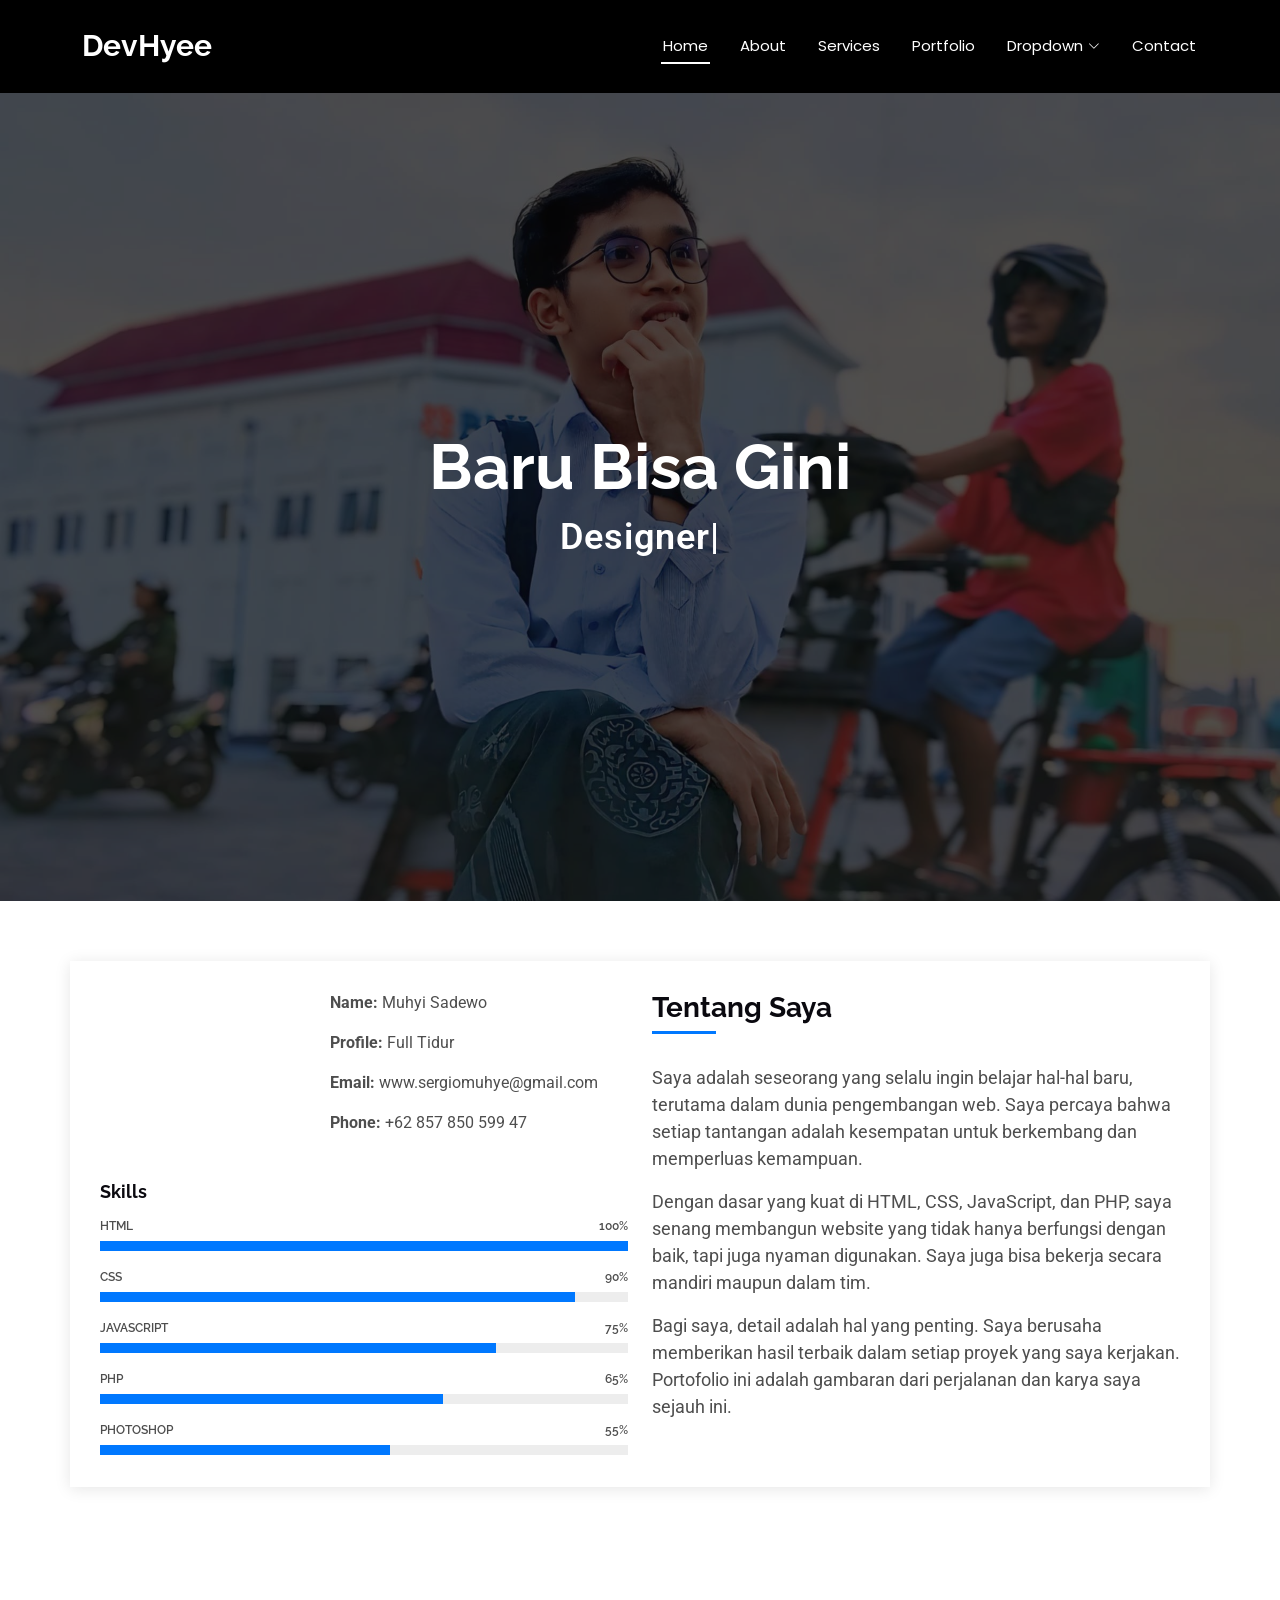
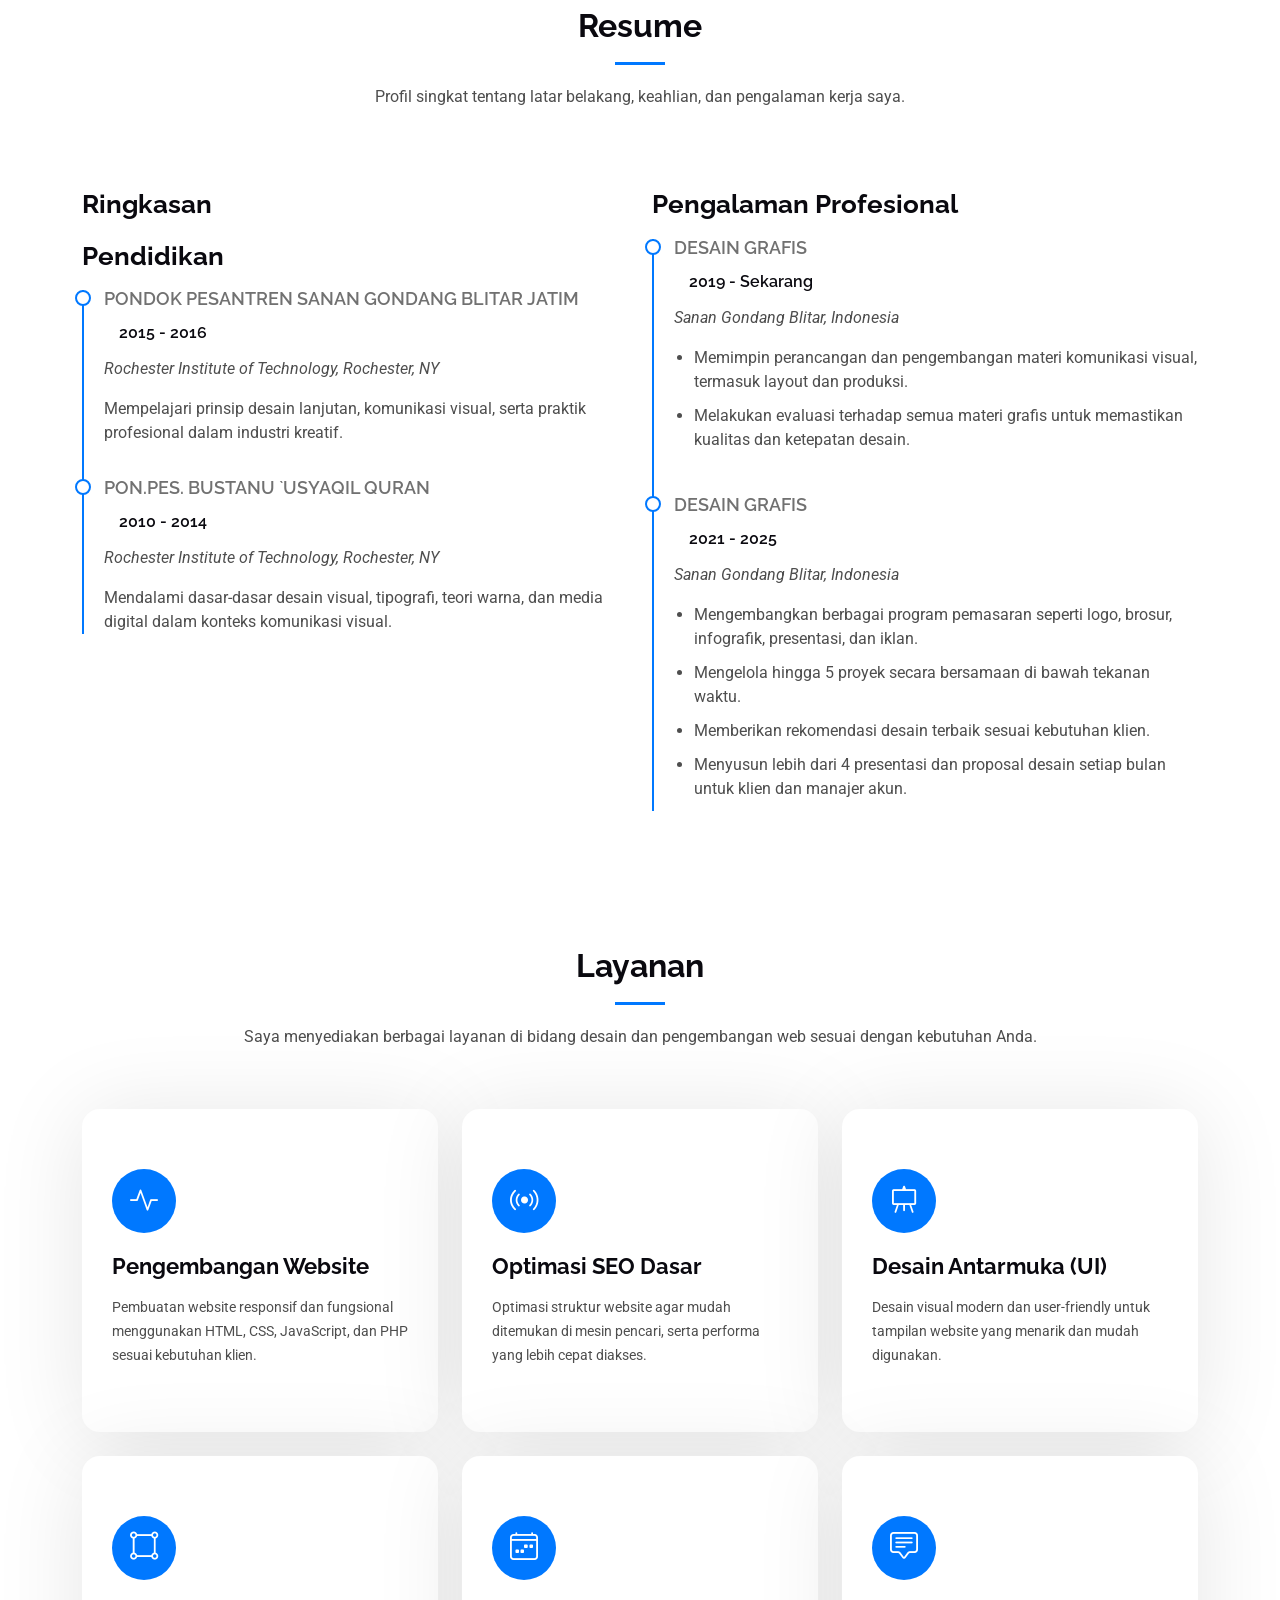
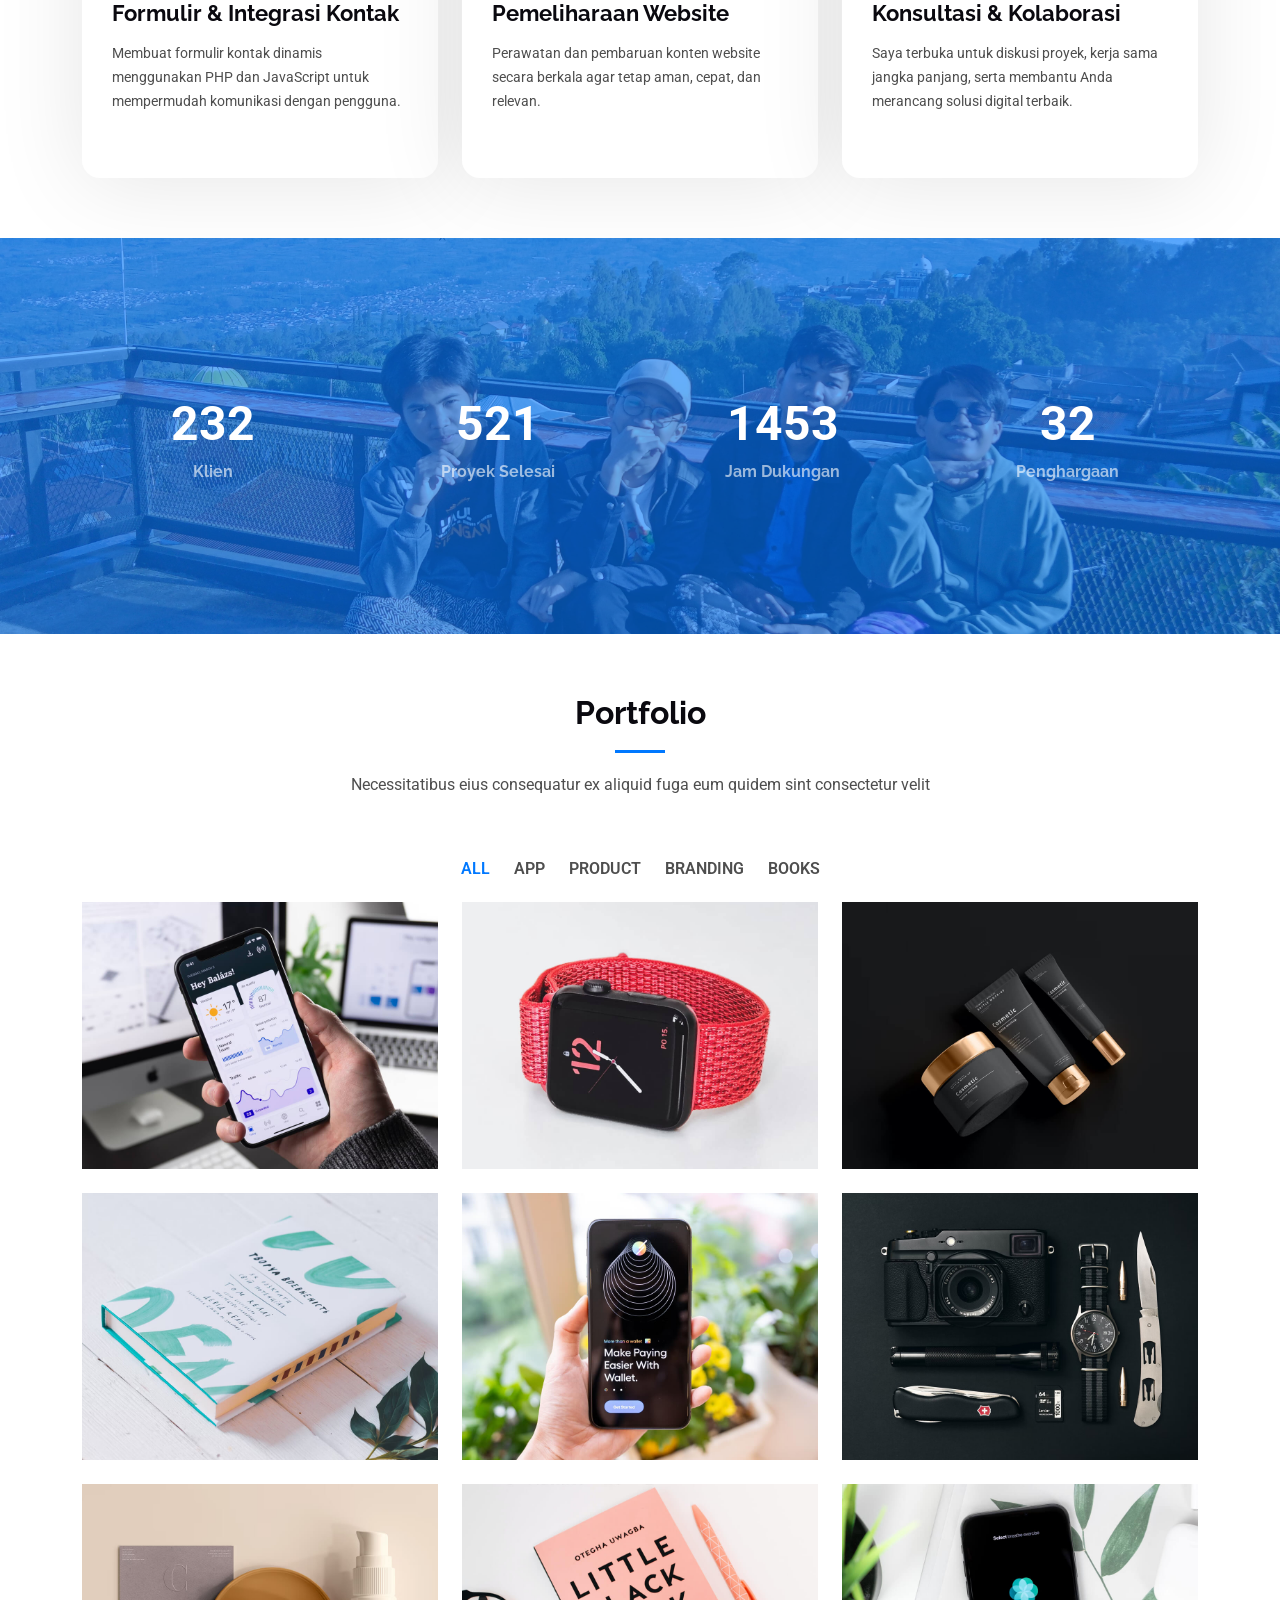
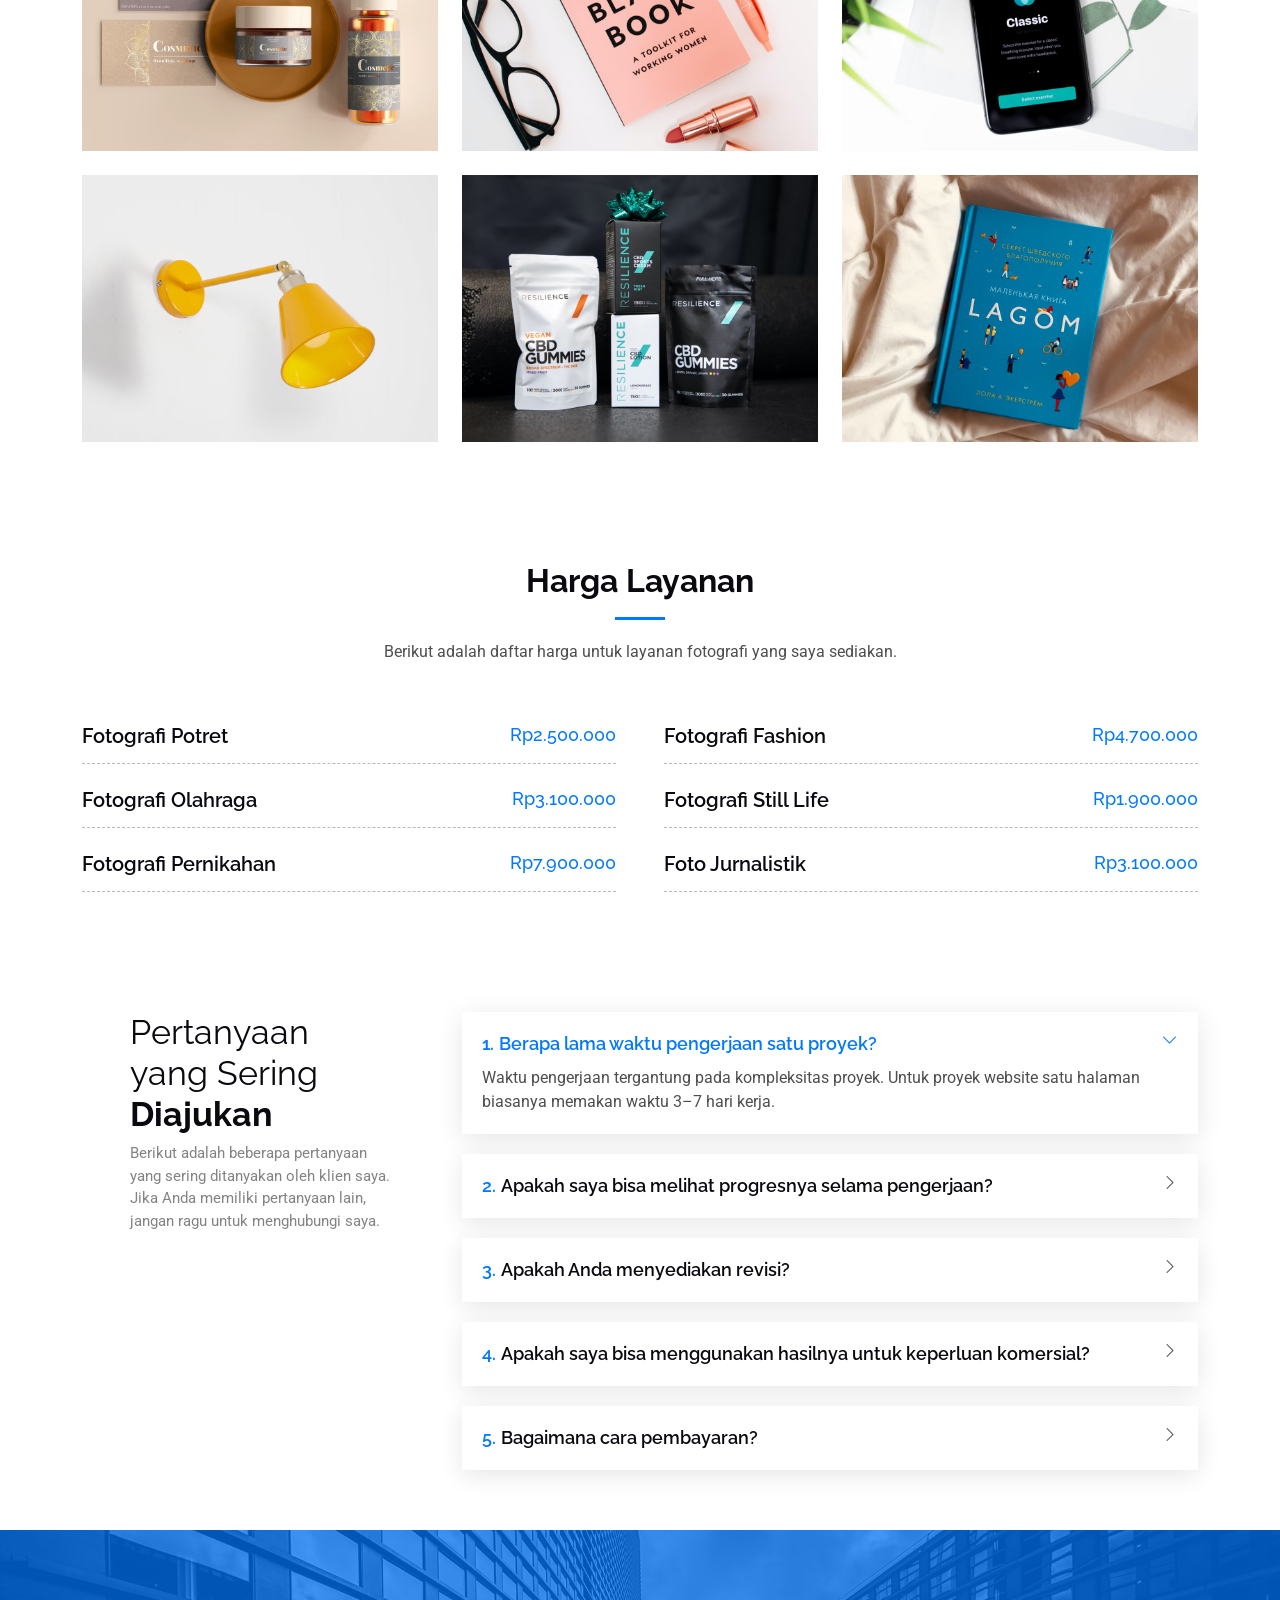
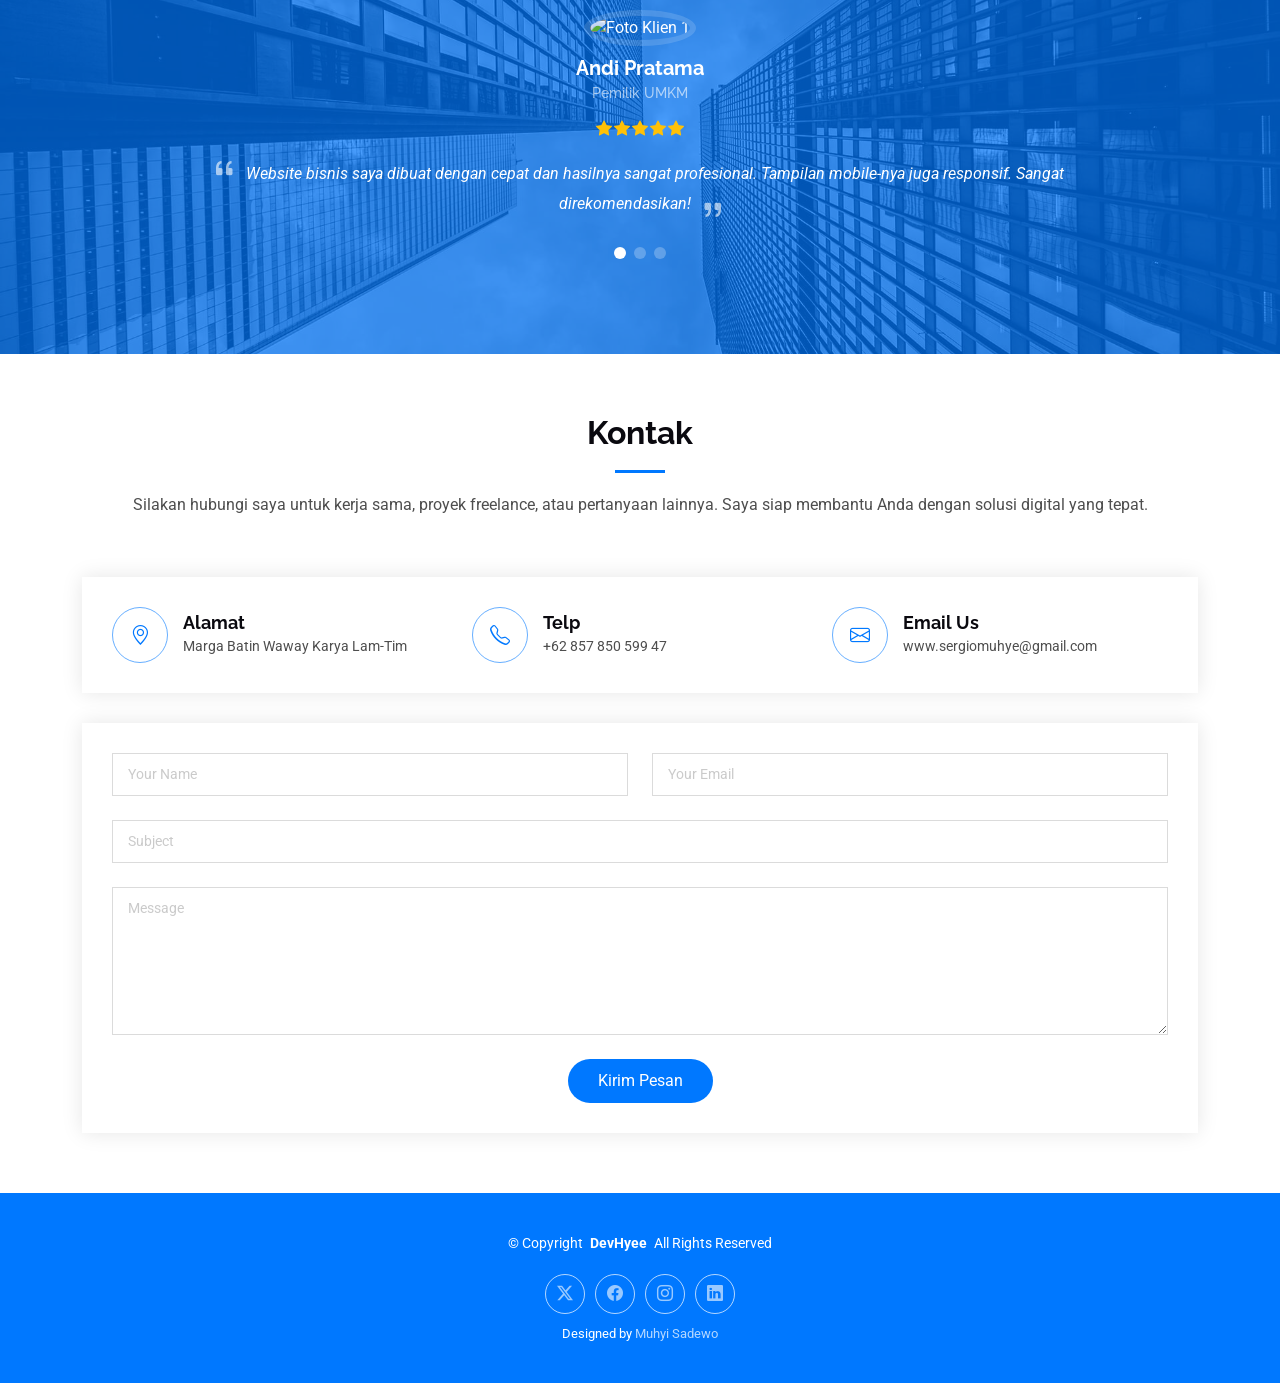
==== index.html @ a7239df9 "Pindahkan semua isi DevFolio ke root" ====
<!DOCTYPE html>
<html lang="en">

<head>
  <meta charset="utf-8">
  <meta content="width=device-width, initial-scale=1.0" name="viewport">
  <title>Hyee</title>
  <meta name="description" content="">
  <meta name="keywords" content="">

  <!-- Favicons -->
  <link href="assets/img/favicon.png" rel="icon">
  <link href="assets/img/apple-touch-icon.png" rel="apple-touch-icon">

  <!-- Fonts -->
  <link href="https://fonts.googleapis.com" rel="preconnect">
  <link href="https://fonts.gstatic.com" rel="preconnect" crossorigin>
  <link href="https://fonts.googleapis.com/css2?family=Roboto:ital,wght@0,100;0,300;0,400;0,500;0,700;0,900;1,100;1,300;1,400;1,500;1,700;1,900&family=Poppins:ital,wght@0,100;0,200;0,300;0,400;0,500;0,600;0,700;0,800;0,900;1,100;1,200;1,300;1,400;1,500;1,600;1,700;1,800;1,900&family=Raleway:ital,wght@0,100;0,200;0,300;0,400;0,500;0,600;0,700;0,800;0,900;1,100;1,200;1,300;1,400;1,500;1,600;1,700;1,800;1,900&display=swap" rel="stylesheet">

  <!-- Vendor CSS Files -->
  <link href="assets/vendor/bootstrap/css/bootstrap.min.css" rel="stylesheet">
  <link href="assets/vendor/bootstrap-icons/bootstrap-icons.css" rel="stylesheet">
  <link href="assets/vendor/aos/aos.css" rel="stylesheet">
  <link href="assets/vendor/glightbox/css/glightbox.min.css" rel="stylesheet">
  <link href="assets/vendor/swiper/swiper-bundle.min.css" rel="stylesheet">

  <!-- Main CSS File -->
  <link href="assets/css/main.css" rel="stylesheet">

  <!-- =======================================================
  * Template Name: DevFolio
  * Template URL: https://bootstrapmade.com/devfolio-bootstrap-portfolio-html-template/
  * Updated: Aug 07 2024 with Bootstrap v5.3.3
  * Author: BootstrapMade.com
  * License: https://bootstrapmade.com/license/
  ======================================================== -->
</head>

<body class="index-page">

  <header id="header" class="header d-flex align-items-center sticky-top">
    <div class="container-fluid container-xl position-relative d-flex align-items-center justify-content-between">

      <a href="index.html" class="logo d-flex align-items-center">
        <!-- Uncomment the line below if you also wish to use an image logo -->
        <!-- <img src="assets/img/logo.png" alt=""> -->
        <h1 class="sitename">DevHyee</h1>
      </a>

      <nav id="navmenu" class="navmenu">
        <ul>
          <li><a href="#hero" class="active">Home<br></a></li>
          <li><a href="#about">About</a></li>
          <li><a href="#services">Services</a></li>
          <li><a href="#portfolio">Portfolio</a></li>
          <li class="dropdown"><a href="#"><span>Dropdown</span> <i class="bi bi-chevron-down toggle-dropdown"></i></a>
            <ul>
              <li><a href="#">Dropdown 1</a></li>
              <li class="dropdown"><a href="#"><span>Deep Dropdown</span> <i class="bi bi-chevron-down toggle-dropdown"></i></a>
                <ul>
                  <li><a href="#">Deep Dropdown 1</a></li>
                  <li><a href="#">Deep Dropdown 2</a></li>
                  <li><a href="#">Deep Dropdown 3</a></li>
                  <li><a href="#">Deep Dropdown 4</a></li>
                  <li><a href="#">Deep Dropdown 5</a></li>
                </ul>
              </li>
              <li><a href="#">Dropdown 2</a></li>
              <li><a href="#">Dropdown 3</a></li>
              <li><a href="#">Dropdown 4</a></li>
            </ul>
          </li>
          <li><a href="#contact">Contact</a></li>
        </ul>
        <i class="mobile-nav-toggle d-xl-none bi bi-list"></i>
      </nav>

    </div>
  </header>

  <main class="main">

    <!-- Hero Section -->
    <section id="hero" class="hero section dark-background">

      <img src="assets/img/IMG-20250619-WA0021.jpg" alt="" data-aos="fade-in">

      <div class="container d-flex flex-column align-items-center justify-content-center text-center" data-aos="fade-up" data-aos-delay="100">
        <h2>Baru Bisa Gini</h2>
        <p><span class="typed" data-typed-items="Designer, Developer, Freelancer, Photographer"></span></p>
      </div>

    </section><!-- /Hero Section -->

    <!-- About Section -->
    <section id="about" class="about section">

      <div class="container" data-aos="fade-up" data-aos-delay="100">

        <div class="row gy-4">
          <div class="col-md-6">

            <div class="row justify-content-between gy-4">
              <div class="col-lg-5">
                <img src="assets/img2/20231217_170450.jpg" class="img-fluid" alt="">
              </div>
              <div class="col-lg-7 about-info">
                <p><strong>Name: </strong> <span>Muhyi Sadewo</span></p>
                <p><strong>Profile: </strong> <span>Full Tidur</span></p>
                <p><strong>Email: </strong> <span>www.sergiomuhye@gmail.com</span></p>
                <p><strong>Phone: </strong> <span>+62 857 850 599 47</span></p>
              </div>
            </div>

            <div class="skills-content skills-animation">

              <h5>Skills</h5>

              <div class="progress">
                <span class="skill"><span>HTML</span> <i class="val">100%</i></span>
                <div class="progress-bar-wrap">
                  <div class="progress-bar" role="progressbar" aria-valuenow="100" aria-valuemin="0" aria-valuemax="100"></div>
                </div>
              </div><!-- End Skills Item -->

              <div class="progress">
                <span class="skill"><span>CSS</span> <i class="val">90%</i></span>
                <div class="progress-bar-wrap">
                  <div class="progress-bar" role="progressbar" aria-valuenow="90" aria-valuemin="0" aria-valuemax="100"></div>
                </div>
              </div><!-- End Skills Item -->

              <div class="progress">
                <span class="skill"><span>JavaScript</span> <i class="val">75%</i></span>
                <div class="progress-bar-wrap">
                  <div class="progress-bar" role="progressbar" aria-valuenow="75" aria-valuemin="0" aria-valuemax="100"></div>
                </div>
              </div><!-- End Skills Item -->

              <div class="progress">
                <span class="skill"><span>PHP</span> <i class="val">65%</i></span>
                <div class="progress-bar-wrap">
                  <div class="progress-bar" role="progressbar" aria-valuenow="65" aria-valuemin="0" aria-valuemax="100"></div>
                </div>
              </div><!-- End Skills Item -->

              <div class="progress">
                <span class="skill"><span>Photoshop</span> <i class="val">55%</i></span>
                <div class="progress-bar-wrap">
                  <div class="progress-bar" role="progressbar" aria-valuenow="55" aria-valuemin="0" aria-valuemax="100"></div>
                </div>
              </div><!-- End Skills Item -->

            </div>
          </div>

          <div class="col-md-6">
            <div class="about-me">
              <h4>Tentang Saya</h4>
              <p>
                Saya adalah seseorang yang selalu ingin belajar hal-hal baru, terutama dalam dunia pengembangan web. Saya percaya bahwa setiap tantangan adalah kesempatan untuk berkembang dan memperluas kemampuan.
              </p>
              <p>
                Dengan dasar yang kuat di HTML, CSS, JavaScript, dan PHP, saya senang membangun website yang tidak hanya berfungsi dengan baik, tapi juga nyaman digunakan. Saya juga bisa bekerja secara mandiri maupun dalam tim.
              </p>
              <p>
                Bagi saya, detail adalah hal yang penting. Saya berusaha memberikan hasil terbaik dalam setiap proyek yang saya kerjakan. Portofolio ini adalah gambaran dari perjalanan dan karya saya sejauh ini.
              </p>
            </div>
          </div>
        </div>

      </div>

    </section><!-- /About Section -->

    <!-- Resume Section -->
    <section id="resume" class="resume section">

      <!-- Section Title -->
      <div class="container section-title" data-aos="fade-up">
        <h2>Resume</h2>
        <p>Profil singkat tentang latar belakang, keahlian, dan pengalaman kerja saya.</p>
      </div><!-- End Section Title -->

      <div class="container">

        <div class="row">

          <div class="col-lg-6" data-aos="fade-up" data-aos-delay="100">
            <h3 class="resume-title">Ringkasan</h3>

            <h3 class="resume-title">Pendidikan</h3>

            <div class="resume-item">
              <h4>Pondok Pesantren Sanan Gondang Blitar Jatim</h4>
              <h5>2015 - 2016</h5>
              <p><em>Rochester Institute of Technology, Rochester, NY</em></p>
              <p>Mempelajari prinsip desain lanjutan, komunikasi visual, serta praktik profesional dalam industri kreatif.</p>
            </div>

            <div class="resume-item">
              <h4>Pon.Pes. Bustanu `Usyaqil Quran</h4>
              <h5>2010 - 2014</h5>
              <p><em>Rochester Institute of Technology, Rochester, NY</em></p>
              <p>Mendalami dasar-dasar desain visual, tipografi, teori warna, dan media digital dalam konteks komunikasi visual.</p>
            </div>
          </div>

          <div class="col-lg-6" data-aos="fade-up" data-aos-delay="200">
            <h3 class="resume-title">Pengalaman Profesional</h3>

            <div class="resume-item">
              <h4>Desain Grafis</h4>
              <h5>2019 - Sekarang</h5>
              <p><em>Sanan Gondang Blitar, Indonesia</em></p>
              <ul>
                <li>Memimpin perancangan dan pengembangan materi komunikasi visual, termasuk layout dan produksi.</li>
                <li>Melakukan evaluasi terhadap semua materi grafis untuk memastikan kualitas dan ketepatan desain.</li>
              </ul>
            </div>

            <div class="resume-item">
              <h4>Desain Grafis</h4>
              <h5>2021 - 2025</h5>
              <p><em>Sanan Gondang Blitar, Indonesia</em></p>
              <ul>
                <li>Mengembangkan berbagai program pemasaran seperti logo, brosur, infografik, presentasi, dan iklan.</li>
                <li>Mengelola hingga 5 proyek secara bersamaan di bawah tekanan waktu.</li>
                <li>Memberikan rekomendasi desain terbaik sesuai kebutuhan klien.</li>
                <li>Menyusun lebih dari 4 presentasi dan proposal desain setiap bulan untuk klien dan manajer akun.</li>
              </ul>
            </div>
          </div>

        </div>

      </div>


    </section><!-- /Resume Section -->

    <!-- Bagian Layanan -->
    <section id="services" class="services section">

      <!-- Judul Bagian -->
      <div class="container section-title" data-aos="fade-up">
        <h2>Layanan</h2>
        <p>Saya menyediakan berbagai layanan di bidang desain dan pengembangan web sesuai dengan kebutuhan Anda.</p>
      </div><!-- Akhir Judul Bagian -->

      <div class="container">
        <div class="row gy-4">

          <div class="col-lg-4 col-md-6" data-aos="fade-up" data-aos-delay="100">
            <div class="service-item position-relative">
              <div class="icon">
                <i class="bi bi-activity"></i>
              </div>
              <a href="#" class="stretched-link">
                <h3>Pengembangan Website</h3>
              </a>
              <p>Pembuatan website responsif dan fungsional menggunakan HTML, CSS, JavaScript, dan PHP sesuai kebutuhan klien.</p>
            </div>
          </div><!-- End Service Item -->

          <div class="col-lg-4 col-md-6" data-aos="fade-up" data-aos-delay="200">
            <div class="service-item position-relative">
              <div class="icon">
                <i class="bi bi-broadcast"></i>
              </div>
              <a href="#" class="stretched-link">
                <h3>Optimasi SEO Dasar</h3>
              </a>
              <p>Optimasi struktur website agar mudah ditemukan di mesin pencari, serta performa yang lebih cepat diakses.</p>
            </div>
          </div><!-- End Service Item -->

          <div class="col-lg-4 col-md-6" data-aos="fade-up" data-aos-delay="300">
            <div class="service-item position-relative">
              <div class="icon">
                <i class="bi bi-easel"></i>
              </div>
              <a href="#" class="stretched-link">
                <h3>Desain Antarmuka (UI)</h3>
              </a>
              <p>Desain visual modern dan user-friendly untuk tampilan website yang menarik dan mudah digunakan.</p>
            </div>
          </div><!-- End Service Item -->

          <div class="col-lg-4 col-md-6" data-aos="fade-up" data-aos-delay="400">
            <div class="service-item position-relative">
              <div class="icon">
                <i class="bi bi-bounding-box-circles"></i>
              </div>
              <a href="#" class="stretched-link">
                <h3>Formulir & Integrasi Kontak</h3>
              </a>
              <p>Membuat formulir kontak dinamis menggunakan PHP dan JavaScript untuk mempermudah komunikasi dengan pengguna.</p>
            </div>
          </div><!-- End Service Item -->

          <div class="col-lg-4 col-md-6" data-aos="fade-up" data-aos-delay="500">
            <div class="service-item position-relative">
              <div class="icon">
                <i class="bi bi-calendar4-week"></i>
              </div>
              <a href="#" class="stretched-link">
                <h3>Pemeliharaan Website</h3>
              </a>
              <p>Perawatan dan pembaruan konten website secara berkala agar tetap aman, cepat, dan relevan.</p>
            </div>
          </div><!-- End Service Item -->

          <div class="col-lg-4 col-md-6" data-aos="fade-up" data-aos-delay="600">
            <div class="service-item position-relative">
              <div class="icon">
                <i class="bi bi-chat-square-text"></i>
              </div>
              <a href="#" class="stretched-link">
                <h3>Konsultasi & Kolaborasi</h3>
              </a>
              <p>Saya terbuka untuk diskusi proyek, kerja sama jangka panjang, serta membantu Anda merancang solusi digital terbaik.</p>
            </div>
          </div><!-- End Service Item -->

        </div>
      </div>
    </section><!-- /Bagian Layanan -->

    <!-- Bagian Statistik -->
    <section id="stats" class="stats section accent-background">

      <img src="assets/img/IMG-20250406-WA0103.jpg" alt="" data-aos="fade-in">

      <div class="container position-relative" data-aos="fade-up" data-aos-delay="100">

        <div class="row gy-4">

          <div class="col-lg-3 col-md-6">
            <div class="stats-item text-center w-100 h-100">
              <span data-purecounter-start="0" data-purecounter-end="232" data-purecounter-duration="0" class="purecounter">232</span>
              <p>Klien</p>
            </div>
          </div><!-- End Stats Item -->

          <div class="col-lg-3 col-md-6">
            <div class="stats-item text-center w-100 h-100">
              <span data-purecounter-start="0" data-purecounter-end="521" data-purecounter-duration="0" class="purecounter">521</span>
              <p>Proyek Selesai</p>
            </div>
          </div><!-- End Stats Item -->

          <div class="col-lg-3 col-md-6">
            <div class="stats-item text-center w-100 h-100">
              <span data-purecounter-start="0" data-purecounter-end="1453" data-purecounter-duration="0" class="purecounter">1453</span>
              <p>Jam Dukungan</p>
            </div>
          </div><!-- End Stats Item -->

          <div class="col-lg-3 col-md-6">
            <div class="stats-item text-center w-100 h-100">
              <span data-purecounter-start="0" data-purecounter-end="32" data-purecounter-duration="0" class="purecounter">32</span>
              <p>Penghargaan</p>
            </div>
          </div><!-- End Stats Item -->

        </div>

      </div>

    </section><!-- /Bagian Statistik -->

    <!-- Portfolio Section -->
    <section id="portfolio" class="portfolio section">

      <!-- Section Title -->
      <div class="container section-title" data-aos="fade-up">
        <h2>Portfolio</h2>
        <p>Necessitatibus eius consequatur ex aliquid fuga eum quidem sint consectetur velit</p>
      </div><!-- End Section Title -->

      <div class="container">

        <div class="isotope-layout" data-default-filter="*" data-layout="masonry" data-sort="original-order">

          <ul class="portfolio-filters isotope-filters" data-aos="fade-up" data-aos-delay="100">
            <li data-filter="*" class="filter-active">All</li>
            <li data-filter=".filter-app">App</li>
            <li data-filter=".filter-product">Product</li>
            <li data-filter=".filter-branding">Branding</li>
            <li data-filter=".filter-books">Books</li>
          </ul><!-- End Portfolio Filters -->

          <div class="row gy-4 isotope-container" data-aos="fade-up" data-aos-delay="200">

            <div class="col-lg-4 col-md-6 portfolio-item isotope-item filter-app">
              <img src="assets/img/portfolio/app-1.jpg" class="img-fluid" alt="">
              <div class="portfolio-info">
                <h4>App 1</h4>
                <p>Lorem ipsum, dolor sit amet consectetur</p>
                <a href="assets/img/portfolio/app-1.jpg" title="App 1" data-gallery="portfolio-gallery-app" class="glightbox preview-link"><i class="bi bi-zoom-in"></i></a>
                <a href="portfolio-details.html" title="More Details" class="details-link"><i class="bi bi-link-45deg"></i></a>
              </div>
            </div><!-- End Portfolio Item -->

            <div class="col-lg-4 col-md-6 portfolio-item isotope-item filter-product">
              <img src="assets/img/portfolio/product-1.jpg" class="img-fluid" alt="">
              <div class="portfolio-info">
                <h4>Product 1</h4>
                <p>Lorem ipsum, dolor sit amet consectetur</p>
                <a href="assets/img/portfolio/product-1.jpg" title="Product 1" data-gallery="portfolio-gallery-product" class="glightbox preview-link"><i class="bi bi-zoom-in"></i></a>
                <a href="portfolio-details.html" title="More Details" class="details-link"><i class="bi bi-link-45deg"></i></a>
              </div>
            </div><!-- End Portfolio Item -->

            <div class="col-lg-4 col-md-6 portfolio-item isotope-item filter-branding">
              <img src="assets/img/portfolio/branding-1.jpg" class="img-fluid" alt="">
              <div class="portfolio-info">
                <h4>Branding 1</h4>
                <p>Lorem ipsum, dolor sit amet consectetur</p>
                <a href="assets/img/portfolio/branding-1.jpg" title="Branding 1" data-gallery="portfolio-gallery-branding" class="glightbox preview-link"><i class="bi bi-zoom-in"></i></a>
                <a href="portfolio-details.html" title="More Details" class="details-link"><i class="bi bi-link-45deg"></i></a>
              </div>
            </div><!-- End Portfolio Item -->

            <div class="col-lg-4 col-md-6 portfolio-item isotope-item filter-books">
              <img src="assets/img/portfolio/books-1.jpg" class="img-fluid" alt="">
              <div class="portfolio-info">
                <h4>Books 1</h4>
                <p>Lorem ipsum, dolor sit amet consectetur</p>
                <a href="assets/img/portfolio/books-1.jpg" title="Branding 1" data-gallery="portfolio-gallery-book" class="glightbox preview-link"><i class="bi bi-zoom-in"></i></a>
                <a href="portfolio-details.html" title="More Details" class="details-link"><i class="bi bi-link-45deg"></i></a>
              </div>
            </div><!-- End Portfolio Item -->

            <div class="col-lg-4 col-md-6 portfolio-item isotope-item filter-app">
              <img src="assets/img/portfolio/app-2.jpg" class="img-fluid" alt="">
              <div class="portfolio-info">
                <h4>App 2</h4>
                <p>Lorem ipsum, dolor sit amet consectetur</p>
                <a href="assets/img/portfolio/app-2.jpg" title="App 2" data-gallery="portfolio-gallery-app" class="glightbox preview-link"><i class="bi bi-zoom-in"></i></a>
                <a href="portfolio-details.html" title="More Details" class="details-link"><i class="bi bi-link-45deg"></i></a>
              </div>
            </div><!-- End Portfolio Item -->

            <div class="col-lg-4 col-md-6 portfolio-item isotope-item filter-product">
              <img src="assets/img/portfolio/product-2.jpg" class="img-fluid" alt="">
              <div class="portfolio-info">
                <h4>Product 2</h4>
                <p>Lorem ipsum, dolor sit amet consectetur</p>
                <a href="assets/img/portfolio/product-2.jpg" title="Product 2" data-gallery="portfolio-gallery-product" class="glightbox preview-link"><i class="bi bi-zoom-in"></i></a>
                <a href="portfolio-details.html" title="More Details" class="details-link"><i class="bi bi-link-45deg"></i></a>
              </div>
            </div><!-- End Portfolio Item -->

            <div class="col-lg-4 col-md-6 portfolio-item isotope-item filter-branding">
              <img src="assets/img/portfolio/branding-2.jpg" class="img-fluid" alt="">
              <div class="portfolio-info">
                <h4>Branding 2</h4>
                <p>Lorem ipsum, dolor sit amet consectetur</p>
                <a href="assets/img/portfolio/branding-2.jpg" title="Branding 2" data-gallery="portfolio-gallery-branding" class="glightbox preview-link"><i class="bi bi-zoom-in"></i></a>
                <a href="portfolio-details.html" title="More Details" class="details-link"><i class="bi bi-link-45deg"></i></a>
              </div>
            </div><!-- End Portfolio Item -->

            <div class="col-lg-4 col-md-6 portfolio-item isotope-item filter-books">
              <img src="assets/img/portfolio/books-2.jpg" class="img-fluid" alt="">
              <div class="portfolio-info">
                <h4>Books 2</h4>
                <p>Lorem ipsum, dolor sit amet consectetur</p>
                <a href="assets/img/portfolio/books-2.jpg" title="Branding 2" data-gallery="portfolio-gallery-book" class="glightbox preview-link"><i class="bi bi-zoom-in"></i></a>
                <a href="portfolio-details.html" title="More Details" class="details-link"><i class="bi bi-link-45deg"></i></a>
              </div>
            </div><!-- End Portfolio Item -->

            <div class="col-lg-4 col-md-6 portfolio-item isotope-item filter-app">
              <img src="assets/img/portfolio/app-3.jpg" class="img-fluid" alt="">
              <div class="portfolio-info">
                <h4>App 3</h4>
                <p>Lorem ipsum, dolor sit amet consectetur</p>
                <a href="assets/img/portfolio/app-3.jpg" title="App 3" data-gallery="portfolio-gallery-app" class="glightbox preview-link"><i class="bi bi-zoom-in"></i></a>
                <a href="portfolio-details.html" title="More Details" class="details-link"><i class="bi bi-link-45deg"></i></a>
              </div>
            </div><!-- End Portfolio Item -->

            <div class="col-lg-4 col-md-6 portfolio-item isotope-item filter-product">
              <img src="assets/img/portfolio/product-3.jpg" class="img-fluid" alt="">
              <div class="portfolio-info">
                <h4>Product 3</h4>
                <p>Lorem ipsum, dolor sit amet consectetur</p>
                <a href="assets/img/portfolio/product-3.jpg" title="Product 3" data-gallery="portfolio-gallery-product" class="glightbox preview-link"><i class="bi bi-zoom-in"></i></a>
                <a href="portfolio-details.html" title="More Details" class="details-link"><i class="bi bi-link-45deg"></i></a>
              </div>
            </div><!-- End Portfolio Item -->

            <div class="col-lg-4 col-md-6 portfolio-item isotope-item filter-branding">
              <img src="assets/img/portfolio/branding-3.jpg" class="img-fluid" alt="">
              <div class="portfolio-info">
                <h4>Branding 3</h4>
                <p>Lorem ipsum, dolor sit amet consectetur</p>
                <a href="assets/img/portfolio/branding-3.jpg" title="Branding 2" data-gallery="portfolio-gallery-branding" class="glightbox preview-link"><i class="bi bi-zoom-in"></i></a>
                <a href="portfolio-details.html" title="More Details" class="details-link"><i class="bi bi-link-45deg"></i></a>
              </div>
            </div><!-- End Portfolio Item -->

            <div class="col-lg-4 col-md-6 portfolio-item isotope-item filter-books">
              <img src="assets/img/portfolio/books-3.jpg" class="img-fluid" alt="">
              <div class="portfolio-info">
                <h4>Books 3</h4>
                <p>Lorem ipsum, dolor sit amet consectetur</p>
                <a href="assets/img/portfolio/books-3.jpg" title="Branding 3" data-gallery="portfolio-gallery-book" class="glightbox preview-link"><i class="bi bi-zoom-in"></i></a>
                <a href="portfolio-details.html" title="More Details" class="details-link"><i class="bi bi-link-45deg"></i></a>
              </div>
            </div><!-- End Portfolio Item -->

          </div><!-- End Portfolio Container -->

        </div>

      </div>

    </section><!-- /Portfolio Section -->

    <!-- Bagian Harga -->
    <section id="pricing" class="pricing section">

      <!-- Judul Bagian -->
      <div class="container section-title" data-aos="fade-up">
        <h2>Harga Layanan</h2>
        <p>Berikut adalah daftar harga untuk layanan fotografi yang saya sediakan.</p>
      </div><!-- Akhir Judul Bagian -->

      <div class="container" data-aos="fade-up" data-aos-delay="100">

        <div class="row gy-4 gx-lg-5">

          <div class="col-lg-6">
            <div class="pricing-item d-flex justify-content-between">
              <h3>Fotografi Potret</h3>
              <h4>Rp2.500.000</h4>
            </div>
          </div><!-- Akhir Item Harga -->

          <div class="col-lg-6">
            <div class="pricing-item d-flex justify-content-between">
              <h3>Fotografi Fashion</h3>
              <h4>Rp4.700.000</h4>
            </div>
          </div><!-- Akhir Item Harga -->

          <div class="col-lg-6">
            <div class="pricing-item d-flex justify-content-between">
              <h3>Fotografi Olahraga</h3>
              <h4>Rp3.100.000</h4>
            </div>
          </div><!-- Akhir Item Harga -->

          <div class="col-lg-6">
            <div class="pricing-item d-flex justify-content-between">
              <h3>Fotografi Still Life</h3>
              <h4>Rp1.900.000</h4>
            </div>
          </div><!-- Akhir Item Harga -->

          <div class="col-lg-6">
            <div class="pricing-item d-flex justify-content-between">
              <h3>Fotografi Pernikahan</h3>
              <h4>Rp7.900.000</h4>
            </div>
          </div><!-- Akhir Item Harga -->

          <div class="col-lg-6">
            <div class="pricing-item d-flex justify-content-between">
              <h3>Foto Jurnalistik</h3>
              <h4>Rp3.100.000</h4>
            </div>
          </div><!-- Akhir Item Harga -->

        </div>

      </div>

    </section><!-- /Bagian Harga -->

    <!-- Bagian FAQ -->
      <section id="faq" class="faq section">

        <div class="container">

          <div class="row gy-4">

            <div class="col-lg-4" data-aos="fade-up" data-aos-delay="100">
              <div class="content px-xl-5">
                <h3><span>Pertanyaan yang Sering </span><strong>Diajukan</strong></h3>
                <p>
                  Berikut adalah beberapa pertanyaan yang sering ditanyakan oleh klien saya. Jika Anda memiliki pertanyaan lain, jangan ragu untuk menghubungi saya.
                </p>
              </div>
            </div>

            <div class="col-lg-8" data-aos="fade-up" data-aos-delay="200">

              <div class="faq-container">
                <div class="faq-item faq-active">
                  <h3><span class="num">1.</span> <span>Berapa lama waktu pengerjaan satu proyek?</span></h3>
                  <div class="faq-content">
                    <p>Waktu pengerjaan tergantung pada kompleksitas proyek. Untuk proyek website satu halaman biasanya memakan waktu 3–7 hari kerja.</p>
                  </div>
                  <i class="faq-toggle bi bi-chevron-right"></i>
                </div>

                <div class="faq-item">
                  <h3><span class="num">2.</span> <span>Apakah saya bisa melihat progresnya selama pengerjaan?</span></h3>
                  <div class="faq-content">
                    <p>Tentu, saya akan mengirimkan update secara berkala melalui email atau chat sesuai kesepakatan, agar Anda bisa memantau dan memberi masukan.</p>
                  </div>
                  <i class="faq-toggle bi bi-chevron-right"></i>
                </div>

                <div class="faq-item">
                  <h3><span class="num">3.</span> <span>Apakah Anda menyediakan revisi?</span></h3>
                  <div class="faq-content">
                    <p>Ya, saya menyediakan maksimal 2 kali revisi gratis. Revisi tambahan akan dikenakan biaya sesuai dengan tingkat perubahan.</p>
                  </div>
                  <i class="faq-toggle bi bi-chevron-right"></i>
                </div>

                <div class="faq-item">
                  <h3><span class="num">4.</span> <span>Apakah saya bisa menggunakan hasilnya untuk keperluan komersial?</span></h3>
                  <div class="faq-content">
                    <p>Ya, semua hasil proyek dapat digunakan untuk keperluan pribadi maupun komersial, kecuali ada perjanjian lisensi lain yang disepakati sebelumnya.</p>
                  </div>
                  <i class="faq-toggle bi bi-chevron-right"></i>
                </div>

                <div class="faq-item">
                  <h3><span class="num">5.</span> <span>Bagaimana cara pembayaran?</span></h3>
                  <div class="faq-content">
                    <p>Pembayaran bisa dilakukan melalui transfer bank lokal atau e-wallet. Umumnya saya meminta DP 50% di awal dan 50% setelah proyek selesai.</p>
                  </div>
                  <i class="faq-toggle bi bi-chevron-right"></i>
                </div>

              </div>

            </div>

          </div>

        </div>

      </section><!-- /Bagian FAQ -->

    <!-- Bagian Testimoni Klien -->
    <section id="testimonials" class="testimonials section accent-background">

      <!-- Background Gambar -->
      <img src="assets/img/testimonials-bg.jpg" class="testimonials-bg" alt="Background Testimoni">

      <div class="container" data-aos="fade-up" data-aos-delay="100">

        <div class="swiper init-swiper">
          <script type="application/json" class="swiper-config">
            {
              "loop": true,
              "speed": 600,
              "autoplay": {
                "delay": 5000
              },
              "slidesPerView": "auto",
              "pagination": {
                "el": ".swiper-pagination",
                "type": "bullets",
                "clickable": true
              }
            }
          </script>

          <div class="swiper-wrapper">

            <!-- Testimoni 1 -->
            <div class="swiper-slide">
              <div class="testimonial-item">
                <img src="assets/img/testimonials/klien1.jpg" class="testimonial-img" alt="Foto Klien 1">
                <h3>Andi Pratama</h3>
                <h4>Pemilik UMKM</h4>
                <div class="stars">
                  <i class="bi bi-star-fill"></i><i class="bi bi-star-fill"></i><i class="bi bi-star-fill"></i><i class="bi bi-star-fill"></i><i class="bi bi-star-fill"></i>
                </div>
                <p>
                  <i class="bi bi-quote quote-icon-left"></i>
                  <span>Website bisnis saya dibuat dengan cepat dan hasilnya sangat profesional. Tampilan mobile-nya juga responsif. Sangat direkomendasikan!</span>
                  <i class="bi bi-quote quote-icon-right"></i>
                </p>
              </div>
            </div>

            <!-- Testimoni 2 -->
            <div class="swiper-slide">
              <div class="testimonial-item">
                <img src="assets/img/testimonials/klien2.jpg" class="testimonial-img" alt="Foto Klien 2">
                <h3>Dewi Lestari</h3>
                <h4>Freelance Desainer</h4>
                <div class="stars">
                  <i class="bi bi-star-fill"></i><i class="bi bi-star-fill"></i><i class="bi bi-star-fill"></i><i class="bi bi-star-fill"></i><i class="bi bi-star-fill"></i>
                </div>
                <p>
                  <i class="bi bi-quote quote-icon-left"></i>
                  <span>Portfolio online saya dibuatkan landing page yang elegan dan ringan. Sekarang klien mudah melihat hasil karya saya.</span>
                  <i class="bi bi-quote quote-icon-right"></i>
                </p>
              </div>
            </div>

            <!-- Testimoni 3 -->
            <div class="swiper-slide">
              <div class="testimonial-item">
                <img src="assets/img/testimonials/klien3.jpg" class="testimonial-img" alt="Foto Klien 3">
                <h3>Rizky Ramadhan</h3>
                <h4>Owner Toko Online</h4>
                <div class="stars">
                  <i class="bi bi-star-fill"></i><i class="bi bi-star-fill"></i><i class="bi bi-star-fill"></i><i class="bi bi-star-fill"></i><i class="bi bi-star-fill"></i>
                </div>
                <p>
                  <i class="bi bi-quote quote-icon-left"></i>
                  <span>Web toko online saya dibangun dengan PHP dan tampilannya simpel namun fungsional. Pembayaran dan katalog juga berjalan lancar.</span>
                  <i class="bi bi-quote quote-icon-right"></i>
                </p>
              </div>
            </div>

          </div>

          <div class="swiper-pagination"></div>
        </div>

      </div>
    </section>
    <!-- Akhir Bagian Testimoni -->

    <!-- Contact Section -->
    <section id="contact" class="contact section">

      <!-- Judul Bagian Kontak -->
      <div class="container section-title" data-aos="fade-up">
        <h2>Kontak</h2>
        <p>Silakan hubungi saya untuk kerja sama, proyek freelance, atau pertanyaan lainnya. Saya siap membantu Anda dengan solusi digital yang tepat.</p>
      </div>
      <!-- Akhir Judul Bagian Kontak -->

      <div class="container" data-aos="fade-up" data-aos-delay="100">

        <div class="info-wrap" data-aos="fade-up" data-aos-delay="200">
          <div class="row gy-5">

            <div class="col-lg-4">
              <div class="info-item d-flex align-items-center">
                <i class="bi bi-geo-alt flex-shrink-0"></i>
                <div>
                  <h3>Alamat</h3>
                  <p>Marga Batin Waway Karya Lam-Tim</p>
                </div>
              </div>
            </div><!-- End Info Item -->

            <div class="col-lg-4">
              <div class="info-item d-flex align-items-center">
                <i class="bi bi-telephone flex-shrink-0"></i>
                <div>
                  <h3>Telp</h3>
                  <p>+62 857 850 599 47</p>
                </div>
              </div>
            </div><!-- End Info Item -->

            <div class="col-lg-4">
              <div class="info-item d-flex align-items-center">
                <i class="bi bi-envelope flex-shrink-0"></i>
                <div>
                  <h3>Email Us</h3>
                  <p>www.sergiomuhye@gmail.com</p>
                </div>
              </div>
            </div><!-- End Info Item -->

          </div>
        </div>

        <form action="forms/contact.php" method="post" class="php-email-form" data-aos="fade-up" data-aos-delay="300">
          <div class="row gy-4">

            <div class="col-md-6">
              <input type="text" name="name" class="form-control" placeholder="Your Name" required="">
            </div>

            <div class="col-md-6 ">
              <input type="email" class="form-control" name="email" placeholder="Your Email" required="">
            </div>

            <div class="col-md-12">
              <input type="text" class="form-control" name="subject" placeholder="Subject" required="">
            </div>

            <div class="col-md-12">
              <textarea class="form-control" name="message" rows="6" placeholder="Message" required=""></textarea>
            </div>

            <div class="col-md-12 text-center">
              <div class="loading">Loading</div>
              <div class="error-message"></div>
              <div class="sent-message">Pesan Anda telah berhasil dikirim. Terima kasih!</div>

              <button type="submit">Kirim Pesan</button>
            </div>

          </div>
        </form><!-- End Contact Form -->

      </div>

    </section><!-- /Contact Section -->

  </main>

  <footer id="footer" class="footer accent-background">

    <div class="container">
      <div class="copyright text-center ">
        <p>© <span>Copyright</span> <strong class="px-1 sitename">DevHyee</strong> <span>All Rights Reserved</span></p>
      </div>
      <div class="social-links d-flex justify-content-center">
        <a href=""><i class="bi bi-twitter-x"></i></a>
        <a href=""><i class="bi bi-facebook"></i></a>
        <a href=""><i class="bi bi-instagram"></i></a>
        <a href=""><i class="bi bi-linkedin"></i></a>
      </div>
      <div class="credits">
        <!-- All the links in the footer should remain intact. -->
        <!-- You can delete the links only if you've purchased the pro version. -->
        <!-- Licensing information: https://bootstrapmade.com/license/ -->
        <!-- Purchase the pro version with working PHP/AJAX contact form: [buy-url] -->
        Designed by <a href="https://albaone.my.id/">Muhyi Sadewo</a>
      </div>
    </div>

  </footer>

  <!-- Scroll Top -->
  <a href="#" id="scroll-top" class="scroll-top d-flex align-items-center justify-content-center"><i class="bi bi-arrow-up-short"></i></a>

  <!-- Preloader -->
  <div id="preloader"></div>

  <!-- Vendor JS Files -->
  <script src="assets/vendor/bootstrap/js/bootstrap.bundle.min.js"></script>
  <script src="assets/vendor/php-email-form/validate.js"></script>
  <script src="assets/vendor/aos/aos.js"></script>
  <script src="assets/vendor/typed.js/typed.umd.js"></script>
  <script src="assets/vendor/waypoints/noframework.waypoints.js"></script>
  <script src="assets/vendor/purecounter/purecounter_vanilla.js"></script>
  <script src="assets/vendor/glightbox/js/glightbox.min.js"></script>
  <script src="assets/vendor/imagesloaded/imagesloaded.pkgd.min.js"></script>
  <script src="assets/vendor/isotope-layout/isotope.pkgd.min.js"></script>
  <script src="assets/vendor/swiper/swiper-bundle.min.js"></script>

  <!-- Main JS File -->
  <script src="assets/js/main.js"></script>

</body>

</html>
---- assets/css/main.css ----
/**
* Template Name: DevFolio
* Template URL: https://bootstrapmade.com/devfolio-bootstrap-portfolio-html-template/
* Updated: Aug 07 2024 with Bootstrap v5.3.3
* Author: BootstrapMade.com
* License: https://bootstrapmade.com/license/
*/

/*--------------------------------------------------------------
# Font & Color Variables
# Help: https://bootstrapmade.com/color-system/
--------------------------------------------------------------*/
/* Fonts */
:root {
  --default-font: "Roboto",  system-ui, -apple-system, "Segoe UI", Roboto, "Helvetica Neue", Arial, "Noto Sans", "Liberation Sans", sans-serif, "Apple Color Emoji", "Segoe UI Emoji", "Segoe UI Symbol", "Noto Color Emoji";
  --heading-font: "Raleway",  sans-serif;
  --nav-font: "Poppins",  sans-serif;
}

/* Global Colors - The following color variables are used throughout the website. Updating them here will change the color scheme of the entire website */
:root { 
  --background-color: #ffffff; /* Background color for the entire website, including individual sections */
  --default-color: #4e4e4e; /* Default color used for the majority of the text content across the entire website */
  --heading-color: #0a090f; /* Color for headings, subheadings and title throughout the website */
  --accent-color: #0078ff; /* Accent color that represents your brand on the website. It's used for buttons, links, and other elements that need to stand out */
  --surface-color: #ffffff; /* The surface color is used as a background of boxed elements within sections, such as cards, icon boxes, or other elements that require a visual separation from the global background. */
  --contrast-color: #ffffff; /* Contrast color for text, ensuring readability against backgrounds of accent, heading, or default colors. */
}

/* Nav Menu Colors - The following color variables are used specifically for the navigation menu. They are separate from the global colors to allow for more customization options */
:root {
  --nav-color: #ffffff;  /* The default color of the main navmenu links */
  --nav-hover-color: #ffffff; /* Applied to main navmenu links when they are hovered over or active */
  --nav-mobile-background-color: #ffffff; /* Used as the background color for mobile navigation menu */
  --nav-dropdown-background-color: #ffffff; /* Used as the background color for dropdown items that appear when hovering over primary navigation items */
  --nav-dropdown-color: #212529; /* Used for navigation links of the dropdown items in the navigation menu. */
  --nav-dropdown-hover-color: #0078ff; /* Similar to --nav-hover-color, this color is applied to dropdown navigation links when they are hovered over. */
}

/* Color Presets - These classes override global colors when applied to any section or element, providing reuse of the sam color scheme. */

.light-background {
  --background-color: #f9f9f9;
  --surface-color: #ffffff;
}

.dark-background {
  --background-color: #060606;
  --default-color: #ffffff;
  --heading-color: #ffffff;
  --surface-color: #252525;
  --contrast-color: #ffffff;
}

.accent-background {
  --background-color: #0078ff;
  --default-color: #ffffff;
  --heading-color: #ffffff;
  --accent-color: #ffffff;
  --surface-color: #3393ff;
  --contrast-color: #ffffff;
}

/* Smooth scroll */
:root {
  scroll-behavior: smooth;
}

/*--------------------------------------------------------------
# General Styling & Shared Classes
--------------------------------------------------------------*/
body {
  color: var(--default-color);
  background-color: var(--background-color);
  font-family: var(--default-font);
}

a {
  color: var(--accent-color);
  text-decoration: none;
  transition: 0.3s;
}

a:hover {
  color: color-mix(in srgb, var(--accent-color), transparent 25%);
  text-decoration: none;
}

h1,
h2,
h3,
h4,
h5,
h6 {
  color: var(--heading-color);
  font-family: var(--heading-font);
}

/* PHP Email Form Messages
------------------------------*/
.php-email-form .error-message {
  display: none;
  background: #df1529;
  color: #ffffff;
  text-align: left;
  padding: 15px;
  margin-bottom: 24px;
  font-weight: 600;
}

.php-email-form .sent-message {
  display: none;
  color: #ffffff;
  background: #059652;
  text-align: center;
  padding: 15px;
  margin-bottom: 24px;
  font-weight: 600;
}

.php-email-form .loading {
  display: none;
  background: var(--surface-color);
  text-align: center;
  padding: 15px;
  margin-bottom: 24px;
}

.php-email-form .loading:before {
  content: "";
  display: inline-block;
  border-radius: 50%;
  width: 24px;
  height: 24px;
  margin: 0 10px -6px 0;
  border: 3px solid var(--accent-color);
  border-top-color: var(--surface-color);
  animation: php-email-form-loading 1s linear infinite;
}

@keyframes php-email-form-loading {
  0% {
    transform: rotate(0deg);
  }

  100% {
    transform: rotate(360deg);
  }
}

/*--------------------------------------------------------------
# Global Header
--------------------------------------------------------------*/
.header {
  --background-color: #000000;
  --default-color: #ffffff;
  --heading-color: #ffffff;
  color: var(--default-color);
  background-color: var(--background-color);
  padding: 20px 0;
  transition: all 0.5s;
  z-index: 997;
}

.header .logo {
  line-height: 1;
}

.header .logo img {
  max-height: 32px;
  margin-right: 8px;
}

.header .logo h1 {
  font-size: 30px;
  margin: 0;
  font-weight: 700;
  color: var(--heading-color);
}

.scrolled .header {
  box-shadow: 0px 0 18px rgba(0, 0, 0, 0.1);
}

/*--------------------------------------------------------------
# Navigation Menu
--------------------------------------------------------------*/
/* Desktop Navigation */
@media (min-width: 1200px) {
  .navmenu {
    padding: 0;
  }

  .navmenu ul {
    margin: 0;
    padding: 0;
    display: flex;
    list-style: none;
    align-items: center;
  }

  .navmenu li {
    position: relative;
  }

  .navmenu>ul>li {
    white-space: nowrap;
    padding: 15px 14px;
  }

  .navmenu>ul>li:last-child {
    padding-right: 0;
  }

  .navmenu a,
  .navmenu a:focus {
    color: var(--nav-color);
    font-size: 15px;
    padding: 0 2px;
    font-family: var(--nav-font);
    font-weight: 400;
    display: flex;
    align-items: center;
    justify-content: space-between;
    white-space: nowrap;
    transition: 0.3s;
    position: relative;
  }

  .navmenu a i,
  .navmenu a:focus i {
    font-size: 12px;
    line-height: 0;
    margin-left: 5px;
    transition: 0.3s;
  }

  .navmenu>ul>li>a:before {
    content: "";
    position: absolute;
    width: 100%;
    height: 2px;
    bottom: -6px;
    left: 0;
    background-color: var(--nav-hover-color);
    visibility: hidden;
    width: 0px;
    transition: all 0.3s ease-in-out 0s;
  }

  .navmenu a:hover:before,
  .navmenu li:hover>a:before,
  .navmenu .active:before {
    visibility: visible;
    width: 100%;
  }

  .navmenu li:hover>a,
  .navmenu .active,
  .navmenu .active:focus {
    color: var(--nav-hover-color);
  }

  .navmenu .dropdown ul {
    margin: 0;
    padding: 10px 0;
    background: var(--nav-dropdown-background-color);
    display: block;
    position: absolute;
    visibility: hidden;
    left: 14px;
    top: 130%;
    opacity: 0;
    transition: 0.3s;
    border-radius: 4px;
    z-index: 99;
    box-shadow: 0px 0px 30px rgba(0, 0, 0, 0.1);
  }

  .navmenu .dropdown ul li {
    min-width: 200px;
  }

  .navmenu .dropdown ul a {
    padding: 10px 20px;
    font-size: 15px;
    text-transform: none;
    color: var(--nav-dropdown-color);
  }

  .navmenu .dropdown ul a i {
    font-size: 12px;
  }

  .navmenu .dropdown ul a:hover,
  .navmenu .dropdown ul .active:hover,
  .navmenu .dropdown ul li:hover>a {
    color: var(--nav-dropdown-hover-color);
  }

  .navmenu .dropdown:hover>ul {
    opacity: 1;
    top: 100%;
    visibility: visible;
  }

  .navmenu .dropdown .dropdown ul {
    top: 0;
    left: -90%;
    visibility: hidden;
  }

  .navmenu .dropdown .dropdown:hover>ul {
    opacity: 1;
    top: 0;
    left: -100%;
    visibility: visible;
  }
}

/* Mobile Navigation */
@media (max-width: 1199px) {
  .mobile-nav-toggle {
    color: var(--nav-color);
    font-size: 28px;
    line-height: 0;
    margin-right: 10px;
    cursor: pointer;
    transition: color 0.3s;
  }

  .navmenu {
    padding: 0;
    z-index: 9997;
  }

  .navmenu ul {
    display: none;
    list-style: none;
    position: absolute;
    inset: 60px 20px 20px 20px;
    padding: 10px 0;
    margin: 0;
    border-radius: 6px;
    background-color: var(--nav-mobile-background-color);
    border: 1px solid color-mix(in srgb, var(--default-color), transparent 90%);
    box-shadow: none;
    overflow-y: auto;
    transition: 0.3s;
    z-index: 9998;
  }

  .navmenu a,
  .navmenu a:focus {
    color: var(--nav-dropdown-color);
    padding: 10px 20px;
    font-family: var(--nav-font);
    font-size: 17px;
    font-weight: 500;
    display: flex;
    align-items: center;
    justify-content: space-between;
    white-space: nowrap;
    transition: 0.3s;
  }

  .navmenu a i,
  .navmenu a:focus i {
    font-size: 12px;
    line-height: 0;
    margin-left: 5px;
    width: 30px;
    height: 30px;
    display: flex;
    align-items: center;
    justify-content: center;
    border-radius: 50%;
    transition: 0.3s;
    background-color: color-mix(in srgb, var(--accent-color), transparent 90%);
  }

  .navmenu a i:hover,
  .navmenu a:focus i:hover {
    background-color: var(--accent-color);
    color: var(--contrast-color);
  }

  .navmenu a:hover,
  .navmenu .active,
  .navmenu .active:focus {
    color: var(--nav-dropdown-hover-color);
  }

  .navmenu .active i,
  .navmenu .active:focus i {
    background-color: var(--accent-color);
    color: var(--contrast-color);
    transform: rotate(180deg);
  }

  .navmenu .dropdown ul {
    position: static;
    display: none;
    z-index: 99;
    padding: 10px 0;
    margin: 10px 20px;
    background-color: var(--nav-dropdown-background-color);
    transition: all 0.5s ease-in-out;
  }

  .navmenu .dropdown ul ul {
    background-color: rgba(33, 37, 41, 0.1);
  }

  .navmenu .dropdown>.dropdown-active {
    display: block;
    background-color: rgba(33, 37, 41, 0.03);
  }

  .mobile-nav-active {
    overflow: hidden;
  }

  .mobile-nav-active .mobile-nav-toggle {
    color: #fff;
    position: absolute;
    font-size: 32px;
    top: 15px;
    right: 15px;
    margin-right: 0;
    z-index: 9999;
  }

  .mobile-nav-active .navmenu {
    position: fixed;
    overflow: hidden;
    inset: 0;
    background: rgba(33, 37, 41, 0.8);
    transition: 0.3s;
  }

  .mobile-nav-active .navmenu>ul {
    display: block;
  }
}

/*--------------------------------------------------------------
# Global Footer
--------------------------------------------------------------*/
.footer {
  color: var(--default-color);
  background-color: var(--background-color);
  font-size: 14px;
  padding: 40px 0;
  position: relative;
}

.footer .copyright p {
  margin-bottom: 0;
}

.footer .social-links {
  margin-top: 20px;
}

.footer .social-links a {
  display: flex;
  align-items: center;
  justify-content: center;
  width: 40px;
  height: 40px;
  border-radius: 50%;
  border: 1px solid color-mix(in srgb, var(--default-color), transparent 30%);
  font-size: 16px;
  color: color-mix(in srgb, var(--default-color), transparent 40%);
  margin: 0 5px;
  transition: 0.3s;
}

.footer .social-links a:hover {
  color: var(--default-color);
  border-color: var(--default-color);
}

.footer .credits {
  margin-top: 10px;
  font-size: 13px;
  text-align: center;
}

.footer .credits a {
  color: color-mix(in srgb, var(--default-color), transparent 30%);
}

/*--------------------------------------------------------------
# Preloader
--------------------------------------------------------------*/
#preloader {
  position: fixed;
  inset: 0;
  z-index: 999999;
  overflow: hidden;
  background: var(--background-color);
  transition: all 0.6s ease-out;
}

#preloader:before {
  content: "";
  position: fixed;
  top: calc(50% - 30px);
  left: calc(50% - 30px);
  border: 6px solid #ffffff;
  border-color: var(--accent-color) transparent var(--accent-color) transparent;
  border-radius: 50%;
  width: 60px;
  height: 60px;
  animation: animate-preloader 1.5s linear infinite;
}

@keyframes animate-preloader {
  0% {
    transform: rotate(0deg);
  }

  100% {
    transform: rotate(360deg);
  }
}

/*--------------------------------------------------------------
# Scroll Top Button
--------------------------------------------------------------*/
.scroll-top {
  position: fixed;
  visibility: hidden;
  opacity: 0;
  right: 15px;
  bottom: -15px;
  z-index: 99999;
  background-color: var(--accent-color);
  width: 44px;
  height: 44px;
  border-radius: 50px;
  transition: all 0.4s;
}

.scroll-top i {
  font-size: 24px;
  color: var(--contrast-color);
  line-height: 0;
}

.scroll-top:hover {
  background-color: color-mix(in srgb, var(--accent-color), transparent 20%);
  color: var(--contrast-color);
}

.scroll-top.active {
  visibility: visible;
  opacity: 1;
  bottom: 15px;
}

/*--------------------------------------------------------------
# Disable aos animation delay on mobile devices
--------------------------------------------------------------*/
@media screen and (max-width: 768px) {
  [data-aos-delay] {
    transition-delay: 0 !important;
  }
}

/*--------------------------------------------------------------
# Global Page Titles & Breadcrumbs
--------------------------------------------------------------*/
.page-title {
  --background-color: color-mix(in srgb, var(--default-color), transparent 96%);
  color: var(--default-color);
  background-color: var(--background-color);
  padding: 25px 0;
  position: relative;
}

.page-title h1 {
  font-size: 24px;
  font-weight: 700;
}

.page-title .breadcrumbs ol {
  display: flex;
  flex-wrap: wrap;
  list-style: none;
  padding: 0;
  margin: 0;
  font-size: 14px;
  font-weight: 400;
}

.page-title .breadcrumbs ol li+li {
  padding-left: 10px;
}

.page-title .breadcrumbs ol li+li::before {
  content: "/";
  display: inline-block;
  padding-right: 10px;
  color: color-mix(in srgb, var(--default-color), transparent 70%);
}

/*--------------------------------------------------------------
# Global Sections
--------------------------------------------------------------*/
section,
.section {
  color: var(--default-color);
  background-color: var(--background-color);
  padding: 60px 0;
  scroll-margin-top: 92px;
  overflow: clip;
}

@media (max-width: 1199px) {

  section,
  .section {
    scroll-margin-top: 76px;
  }
}

/*--------------------------------------------------------------
# Global Section Titles
--------------------------------------------------------------*/
.section-title {
  text-align: center;
  padding-bottom: 60px;
  position: relative;
}

.section-title h2 {
  font-size: 32px;
  font-weight: 700;
  margin-bottom: 20px;
  padding-bottom: 20px;
  position: relative;
}

.section-title h2:after {
  content: "";
  position: absolute;
  display: block;
  width: 50px;
  height: 3px;
  background: var(--accent-color);
  left: 0;
  right: 0;
  bottom: 0;
  margin: auto;
}

.section-title p {
  margin-bottom: 0;
}

/*--------------------------------------------------------------
# Hero Section
--------------------------------------------------------------*/
.hero {
  width: 100%;
  min-height: calc(100vh - 92px);
  position: relative;
  padding: 60px 0;
  display: flex;
  align-items: center;
  justify-content: center;
}

.hero img {
  position: absolute;
  inset: 0;
  display: block;
  width: 100%;
  height: 100%;
  object-fit: cover;
  z-index: 1;
}

.hero:before {
  content: "";
  background: color-mix(in srgb, var(--background-color), transparent 30%);
  position: absolute;
  inset: 0;
  z-index: 2;
}

.hero .container {
  position: relative;
  z-index: 3;
}

.hero h2 {
  margin: 0;
  font-size: 64px;
  font-weight: 700;
}

.hero p {
  margin: 5px 0 0 0;
  font-size: 36px;
  font-weight: 600;
}

.hero p span {
  letter-spacing: 1px;
}

@media (max-width: 768px) {
  .hero h2 {
    font-size: 32px;
  }

  .hero p {
    font-size: 20px;
  }
}

/*--------------------------------------------------------------
# About Section
--------------------------------------------------------------*/
.about .container {
  background-color: var(--surface-color);
  box-shadow: 0px 2px 15px rgba(0, 0, 0, 0.1);
  padding: 30px;
}

.about .skills-content h5 {
  font-size: 18px;
  font-weight: 700;
  margin: 30px 0 15px 0;
}

.about .progress {
  height: 36px;
  display: block;
  background: none;
  border-radius: 0;
  margin-top: 15px;
}

.about .progress .skill {
  color: var(--default-color);
  padding: 0;
  margin: 0 0 6px 0;
  text-transform: uppercase;
  display: block;
  font-weight: 600;
  font-family: var(--heading-font);
}

.about .progress .skill .val {
  float: right;
  font-style: normal;
}

.about .progress-bar-wrap {
  background: color-mix(in srgb, var(--default-color), transparent 90%);
  height: 10px;
}

.about .progress-bar {
  width: 1px;
  height: 10px;
  transition: 0.9s;
  background-color: var(--accent-color);
}

.about .about-me h4 {
  font-size: 28px;
  position: relative;
  padding-bottom: 10px;
  margin-bottom: 30px;
  font-weight: 700;
}

.about .about-me h4:after {
  content: "";
  position: absolute;
  display: block;
  width: 64px;
  height: 3px;
  background: var(--accent-color);
  left: 0;
  bottom: 0;
  margin: auto;
}

.about .about-me p {
  font-size: 18px;
}

/*--------------------------------------------------------------
# Resume Section
--------------------------------------------------------------*/
.resume .resume-title {
  color: var(--heading-color);
  font-size: 26px;
  font-weight: 700;
  margin-top: 20px;
  margin-bottom: 20px;
}

.resume .resume-item {
  padding: 0 0 20px 20px;
  margin-top: -2px;
  border-left: 2px solid var(--accent-color);
  position: relative;
}

.resume .resume-item h4 {
  line-height: 18px;
  font-size: 18px;
  font-weight: 600;
  text-transform: uppercase;
  color: color-mix(in srgb, var(--default-color), transparent 20%);
  margin-bottom: 10px;
}

.resume .resume-item h5 {
  font-size: 16px;
  padding: 5px 15px;
  display: inline-block;
  font-weight: 600;
  margin-bottom: 10px;
}

.resume .resume-item ul {
  padding-left: 20px;
}

.resume .resume-item ul li {
  padding-bottom: 10px;
}

.resume .resume-item:last-child {
  padding-bottom: 0;
}

.resume .resume-item::before {
  content: "";
  position: absolute;
  width: 16px;
  height: 16px;
  border-radius: 50px;
  left: -9px;
  top: 0;
  background: var(--background-color);
  border: 2px solid var(--accent-color);
}

/*--------------------------------------------------------------
# Services Section
--------------------------------------------------------------*/
.services .service-item {
  background-color: var(--surface-color);
  box-shadow: 0px 5px 90px 0px rgba(0, 0, 0, 0.1);
  padding: 60px 30px;
  transition: all ease-in-out 0.3s;
  border-radius: 18px;
  border-bottom: 5px solid var(--surface-color);
  height: 100%;
}

.services .service-item .icon {
  color: var(--contrast-color);
  background: var(--accent-color);
  margin: 0;
  width: 64px;
  height: 64px;
  border-radius: 50px;
  display: flex;
  align-items: center;
  justify-content: center;
  margin-bottom: 20px;
  font-size: 28px;
  transition: ease-in-out 0.3s;
}

.services .service-item h3 {
  font-weight: 700;
  margin: 10px 0 15px 0;
  font-size: 22px;
  transition: ease-in-out 0.3s;
}

.services .service-item p {
  line-height: 24px;
  font-size: 14px;
  margin-bottom: 0;
}

@media (min-width: 1365px) {
  .services .service-item:hover {
    transform: translateY(-10px);
    border-color: var(--accent-color);
  }

  .services .service-item:hover h3 {
    color: var(--accent-color);
  }
}

/*--------------------------------------------------------------
# Stats Section
--------------------------------------------------------------*/
.stats {
  position: relative;
  padding: 120px 0;
}

.stats img {
  position: absolute;
  inset: 0;
  display: block;
  width: 100%;
  height: 100%;
  object-fit: cover;
  z-index: 1;
}

.stats:before {
  content: "";
  background: color-mix(in srgb, var(--background-color), transparent 40%);
  position: absolute;
  inset: 0;
  z-index: 2;
}

.stats .container {
  position: relative;
  z-index: 3;
}

.stats .stats-item {
  padding: 30px;
  width: 100%;
}

.stats .stats-item span {
  font-size: 48px;
  display: block;
  color: var(--default-color);
  font-weight: 700;
}

.stats .stats-item p {
  padding: 0;
  margin: 0;
  font-family: var(--heading-font);
  font-size: 16px;
  font-weight: 700;
  color: color-mix(in srgb, var(--default-color), transparent 40%);
}

/*--------------------------------------------------------------
# Portfolio Section
--------------------------------------------------------------*/
.portfolio .portfolio-filters {
  padding: 0;
  margin: 0 auto 20px auto;
  list-style: none;
  text-align: center;
}

.portfolio .portfolio-filters li {
  cursor: pointer;
  display: inline-block;
  padding: 0;
  font-size: 16px;
  font-weight: 600;
  margin: 0 10px;
  line-height: 1;
  text-transform: uppercase;
  margin-bottom: 5px;
  transition: all 0.3s ease-in-out;
}

.portfolio .portfolio-filters li:hover,
.portfolio .portfolio-filters li.filter-active {
  color: var(--accent-color);
}

.portfolio .portfolio-filters li:first-child {
  margin-left: 0;
}

.portfolio .portfolio-filters li:last-child {
  margin-right: 0;
}

@media (max-width: 575px) {
  .portfolio .portfolio-filters li {
    font-size: 14px;
    margin: 0 5px;
  }
}

.portfolio .portfolio-item {
  position: relative;
}

.portfolio .portfolio-item .portfolio-info {
  opacity: 0;
  position: absolute;
  left: 30px;
  right: 30px;
  bottom: 0;
  z-index: 3;
  transition: all ease-in-out 0.3s;
  background: color-mix(in srgb, var(--background-color), transparent 10%);
  padding: 15px;
}

.portfolio .portfolio-item .portfolio-info h4 {
  font-size: 18px;
  font-weight: 600;
  padding-right: 50px;
}

.portfolio .portfolio-item .portfolio-info p {
  color: color-mix(in srgb, var(--default-color), transparent 30%);
  font-size: 14px;
  margin-bottom: 0;
  padding-right: 50px;
}

.portfolio .portfolio-item .portfolio-info .preview-link,
.portfolio .portfolio-item .portfolio-info .details-link {
  position: absolute;
  right: 50px;
  font-size: 24px;
  top: calc(50% - 14px);
  color: color-mix(in srgb, var(--default-color), transparent 30%);
  transition: 0.3s;
  line-height: 0;
}

.portfolio .portfolio-item .portfolio-info .preview-link:hover,
.portfolio .portfolio-item .portfolio-info .details-link:hover {
  color: var(--accent-color);
}

.portfolio .portfolio-item .portfolio-info .details-link {
  right: 14px;
  font-size: 28px;
}

.portfolio .portfolio-item:hover .portfolio-info {
  opacity: 1;
  bottom: 20px;
}

/*--------------------------------------------------------------
# Pricing Section
--------------------------------------------------------------*/
.pricing .pricing-item {
  border-bottom: 1px dashed color-mix(in srgb, var(--default-color), transparent 60%);
  width: 100%;
  height: 100%;
  padding: 0 0 15px 0;
}

.pricing .pricing-item h3 {
  margin: 0;
  font-size: 20px;
  font-weight: 600;
}

.pricing .pricing-item h4 {
  margin: 0;
  font-size: 18px;
  color: var(--accent-color);
}

/*--------------------------------------------------------------
# Faq Section
--------------------------------------------------------------*/
.faq .content h3 {
  font-weight: 400;
  font-size: 34px;
}

.faq .content p {
  font-size: 15px;
  color: color-mix(in srgb, var(--default-color), transparent 30%);
}

.faq .faq-container .faq-item {
  background-color: var(--surface-color);
  position: relative;
  padding: 20px;
  margin-bottom: 20px;
  box-shadow: 0px 5px 25px 0px rgba(0, 0, 0, 0.1);
  overflow: hidden;
}

.faq .faq-container .faq-item:last-child {
  margin-bottom: 0;
}

.faq .faq-container .faq-item h3 {
  font-weight: 600;
  font-size: 18px;
  line-height: 24px;
  margin: 0 30px 0 0;
  transition: 0.3s;
  cursor: pointer;
  display: flex;
  align-items: flex-start;
}

.faq .faq-container .faq-item h3 .num {
  color: var(--accent-color);
  padding-right: 5px;
}

.faq .faq-container .faq-item h3:hover {
  color: var(--accent-color);
}

.faq .faq-container .faq-item .faq-content {
  display: grid;
  grid-template-rows: 0fr;
  transition: 0.3s ease-in-out;
  visibility: hidden;
  opacity: 0;
}

.faq .faq-container .faq-item .faq-content p {
  margin-bottom: 0;
  overflow: hidden;
}

.faq .faq-container .faq-item .faq-toggle {
  position: absolute;
  top: 20px;
  right: 20px;
  font-size: 16px;
  line-height: 0;
  transition: 0.3s;
  cursor: pointer;
}

.faq .faq-container .faq-item .faq-toggle:hover {
  color: var(--accent-color);
}

.faq .faq-container .faq-active h3 {
  color: var(--accent-color);
}

.faq .faq-container .faq-active .faq-content {
  grid-template-rows: 1fr;
  visibility: visible;
  opacity: 1;
  padding-top: 10px;
}

.faq .faq-container .faq-active .faq-toggle {
  transform: rotate(90deg);
  color: var(--accent-color);
}

/*--------------------------------------------------------------
# Testimonials Section
--------------------------------------------------------------*/
.testimonials {
  padding: 80px 0;
  position: relative;
}

.testimonials:before {
  content: "";
  background: color-mix(in srgb, var(--background-color), transparent 30%);
  position: absolute;
  inset: 0;
  z-index: 2;
}

.testimonials .testimonials-bg {
  position: absolute;
  inset: 0;
  display: block;
  width: 100%;
  height: 100%;
  object-fit: cover;
  z-index: 1;
}

.testimonials .container {
  position: relative;
  z-index: 3;
}

.testimonials .testimonials-carousel,
.testimonials .testimonials-slider {
  overflow: hidden;
}

.testimonials .testimonial-item {
  text-align: center;
}

.testimonials .testimonial-item .testimonial-img {
  width: 100px;
  border-radius: 50%;
  border: 6px solid color-mix(in srgb, var(--default-color), transparent 85%);
  margin: 0 auto;
}

.testimonials .testimonial-item h3 {
  font-size: 20px;
  font-weight: bold;
  margin: 10px 0 5px 0;
}

.testimonials .testimonial-item h4 {
  font-size: 14px;
  margin: 0 0 15px 0;
  color: color-mix(in srgb, var(--default-color), transparent 40%);
}

.testimonials .testimonial-item .stars {
  margin-bottom: 15px;
}

.testimonials .testimonial-item .stars i {
  color: #ffc107;
  margin: 0 1px;
}

.testimonials .testimonial-item .quote-icon-left,
.testimonials .testimonial-item .quote-icon-right {
  color: color-mix(in srgb, var(--default-color), transparent 40%);
  font-size: 26px;
  line-height: 0;
}

.testimonials .testimonial-item .quote-icon-left {
  display: inline-block;
  left: -5px;
  position: relative;
}

.testimonials .testimonial-item .quote-icon-right {
  display: inline-block;
  right: -5px;
  position: relative;
  top: 10px;
  transform: scale(-1, -1);
}

.testimonials .testimonial-item p {
  font-style: italic;
  margin: 0 auto 15px auto;
}

.testimonials .swiper-wrapper {
  height: auto;
}

.testimonials .swiper-pagination {
  margin-top: 20px;
  position: relative;
}

.testimonials .swiper-pagination .swiper-pagination-bullet {
  width: 12px;
  height: 12px;
  background-color: color-mix(in srgb, var(--default-color), transparent 50%);
  opacity: 0.5;
}

.testimonials .swiper-pagination .swiper-pagination-bullet-active {
  background-color: var(--default-color);
  opacity: 1;
}

@media (min-width: 992px) {
  .testimonials .testimonial-item p {
    width: 80%;
  }
}

/*--------------------------------------------------------------
# Contact Section
--------------------------------------------------------------*/
.contact .info-wrap {
  background-color: var(--surface-color);
  box-shadow: 0px 0px 20px rgba(0, 0, 0, 0.1);
  padding: 30px;
  margin-bottom: 30px;
}

.contact .info-item i {
  font-size: 20px;
  color: var(--accent-color);
  width: 56px;
  height: 56px;
  display: flex;
  justify-content: center;
  align-items: center;
  transition: all 0.3s ease-in-out;
  border-radius: 50%;
  border: 1px solid color-mix(in srgb, var(--accent-color), transparent 40%);
  margin-right: 15px;
}

.contact .info-item h3 {
  font-size: 18px;
  font-weight: 700;
  margin: 0 0 2px 0;
}

.contact .info-item p {
  padding: 0;
  margin-bottom: 0;
  font-size: 14px;
}

.contact .info-item:hover i {
  background: var(--accent-color);
  color: var(--contrast-color);
}

.contact .php-email-form {
  background-color: var(--surface-color);
  box-shadow: 0px 0px 20px rgba(0, 0, 0, 0.1);
  padding: 30px;
}

@media (max-width: 575px) {
  .contact .php-email-form {
    padding: 20px;
  }
}

.contact .php-email-form input[type=text],
.contact .php-email-form input[type=email],
.contact .php-email-form textarea {
  font-size: 14px;
  padding: 10px 15px;
  box-shadow: none;
  border-radius: 0;
  color: var(--default-color);
  background-color: color-mix(in srgb, var(--background-color), transparent 50%);
  border-color: color-mix(in srgb, var(--default-color), transparent 80%);
}

.contact .php-email-form input[type=text]:focus,
.contact .php-email-form input[type=email]:focus,
.contact .php-email-form textarea:focus {
  border-color: var(--accent-color);
}

.contact .php-email-form input[type=text]::placeholder,
.contact .php-email-form input[type=email]::placeholder,
.contact .php-email-form textarea::placeholder {
  color: color-mix(in srgb, var(--default-color), transparent 70%);
}

.contact .php-email-form button[type=submit] {
  color: var(--contrast-color);
  background: var(--accent-color);
  border: 0;
  padding: 10px 30px;
  transition: 0.4s;
  border-radius: 50px;
}

.contact .php-email-form button[type=submit]:hover {
  background: color-mix(in srgb, var(--accent-color), transparent 20%);
}

/*--------------------------------------------------------------
# Portfolio Details Section
--------------------------------------------------------------*/
.portfolio-details .portfolio-details-slider img {
  width: 100%;
}

.portfolio-details .swiper-wrapper {
  height: auto;
}

.portfolio-details .swiper-button-prev,
.portfolio-details .swiper-button-next {
  width: 48px;
  height: 48px;
}

.portfolio-details .swiper-button-prev:after,
.portfolio-details .swiper-button-next:after {
  color: rgba(255, 255, 255, 0.8);
  background-color: rgba(0, 0, 0, 0.15);
  font-size: 24px;
  border-radius: 50%;
  width: 48px;
  height: 48px;
  display: flex;
  align-items: center;
  justify-content: center;
  transition: 0.3s;
}

.portfolio-details .swiper-button-prev:hover:after,
.portfolio-details .swiper-button-next:hover:after {
  background-color: rgba(0, 0, 0, 0.3);
}

@media (max-width: 575px) {

  .portfolio-details .swiper-button-prev,
  .portfolio-details .swiper-button-next {
    display: none;
  }
}

.portfolio-details .swiper-pagination {
  margin-top: 20px;
  position: relative;
}

.portfolio-details .swiper-pagination .swiper-pagination-bullet {
  width: 10px;
  height: 10px;
  background-color: color-mix(in srgb, var(--default-color), transparent 85%);
  opacity: 1;
}

.portfolio-details .swiper-pagination .swiper-pagination-bullet-active {
  background-color: var(--accent-color);
}

.portfolio-details .portfolio-info h3 {
  font-size: 22px;
  font-weight: 700;
  margin-bottom: 20px;
  padding-bottom: 20px;
  position: relative;
}

.portfolio-details .portfolio-info h3:after {
  content: "";
  position: absolute;
  display: block;
  width: 50px;
  height: 3px;
  background: var(--accent-color);
  left: 0;
  bottom: 0;
}

.portfolio-details .portfolio-info ul {
  list-style: none;
  padding: 0;
  font-size: 15px;
}

.portfolio-details .portfolio-info ul li {
  display: flex;
  flex-direction: column;
  padding-bottom: 15px;
}

.portfolio-details .portfolio-info ul strong {
  text-transform: uppercase;
  font-weight: 400;
  color: color-mix(in srgb, var(--default-color), transparent 50%);
  font-size: 14px;
}

.portfolio-details .portfolio-info .btn-visit {
  padding: 8px 40px;
  background: var(--accent-color);
  color: var(--contrast-color);
  border-radius: 50px;
  transition: 0.3s;
}

.portfolio-details .portfolio-info .btn-visit:hover {
  background: color-mix(in srgb, var(--accent-color), transparent 20%);
}

.portfolio-details .portfolio-description h2 {
  font-size: 26px;
  font-weight: 700;
  margin-bottom: 20px;
}

.portfolio-details .portfolio-description p {
  padding: 0;
}

.portfolio-details .portfolio-description .testimonial-item {
  padding: 30px 30px 0 30px;
  position: relative;
  background: color-mix(in srgb, var(--default-color), transparent 97%);
  margin-bottom: 50px;
}

.portfolio-details .portfolio-description .testimonial-item .testimonial-img {
  width: 90px;
  border-radius: 50px;
  border: 6px solid var(--background-color);
  float: left;
  margin: 0 10px 0 0;
}

.portfolio-details .portfolio-description .testimonial-item h3 {
  font-size: 18px;
  font-weight: bold;
  margin: 15px 0 5px 0;
  padding-top: 20px;
}

.portfolio-details .portfolio-description .testimonial-item h4 {
  font-size: 14px;
  color: #6c757d;
  margin: 0;
}

.portfolio-details .portfolio-description .testimonial-item .quote-icon-left,
.portfolio-details .portfolio-description .testimonial-item .quote-icon-right {
  color: color-mix(in srgb, var(--accent-color), transparent 50%);
  font-size: 26px;
  line-height: 0;
}

.portfolio-details .portfolio-description .testimonial-item .quote-icon-left {
  display: inline-block;
  left: -5px;
  position: relative;
}

.portfolio-details .portfolio-description .testimonial-item .quote-icon-right {
  display: inline-block;
  right: -5px;
  position: relative;
  top: 10px;
  transform: scale(-1, -1);
}

.portfolio-details .portfolio-description .testimonial-item p {
  font-style: italic;
  margin: 0 0 15px 0 0 0;
  padding: 0;
}

/*--------------------------------------------------------------
# Service Details Section
--------------------------------------------------------------*/
.service-details .services-list {
  background-color: var(--surface-color);
  padding: 10px 30px;
  border: 1px solid color-mix(in srgb, var(--default-color), transparent 90%);
  margin-bottom: 20px;
}

.service-details .services-list a {
  display: block;
  line-height: 1;
  padding: 8px 0 8px 15px;
  border-left: 3px solid color-mix(in srgb, var(--default-color), transparent 70%);
  margin: 20px 0;
  color: color-mix(in srgb, var(--default-color), transparent 20%);
  transition: 0.3s;
}

.service-details .services-list a.active {
  color: var(--heading-color);
  font-weight: 700;
  border-color: var(--accent-color);
}

.service-details .services-list a:hover {
  border-color: var(--accent-color);
}

.service-details .services-img {
  margin-bottom: 20px;
}

.service-details h3 {
  font-size: 26px;
  font-weight: 700;
}

.service-details h4 {
  font-size: 20px;
  font-weight: 700;
}

.service-details p {
  font-size: 15px;
}

.service-details ul {
  list-style: none;
  padding: 0;
  font-size: 15px;
}

.service-details ul li {
  padding: 5px 0;
  display: flex;
  align-items: center;
}

.service-details ul i {
  font-size: 20px;
  margin-right: 8px;
  color: var(--accent-color);
}

/*--------------------------------------------------------------
# Starter Section Section
--------------------------------------------------------------*/
.starter-section {
  /* Add your styles here */
}
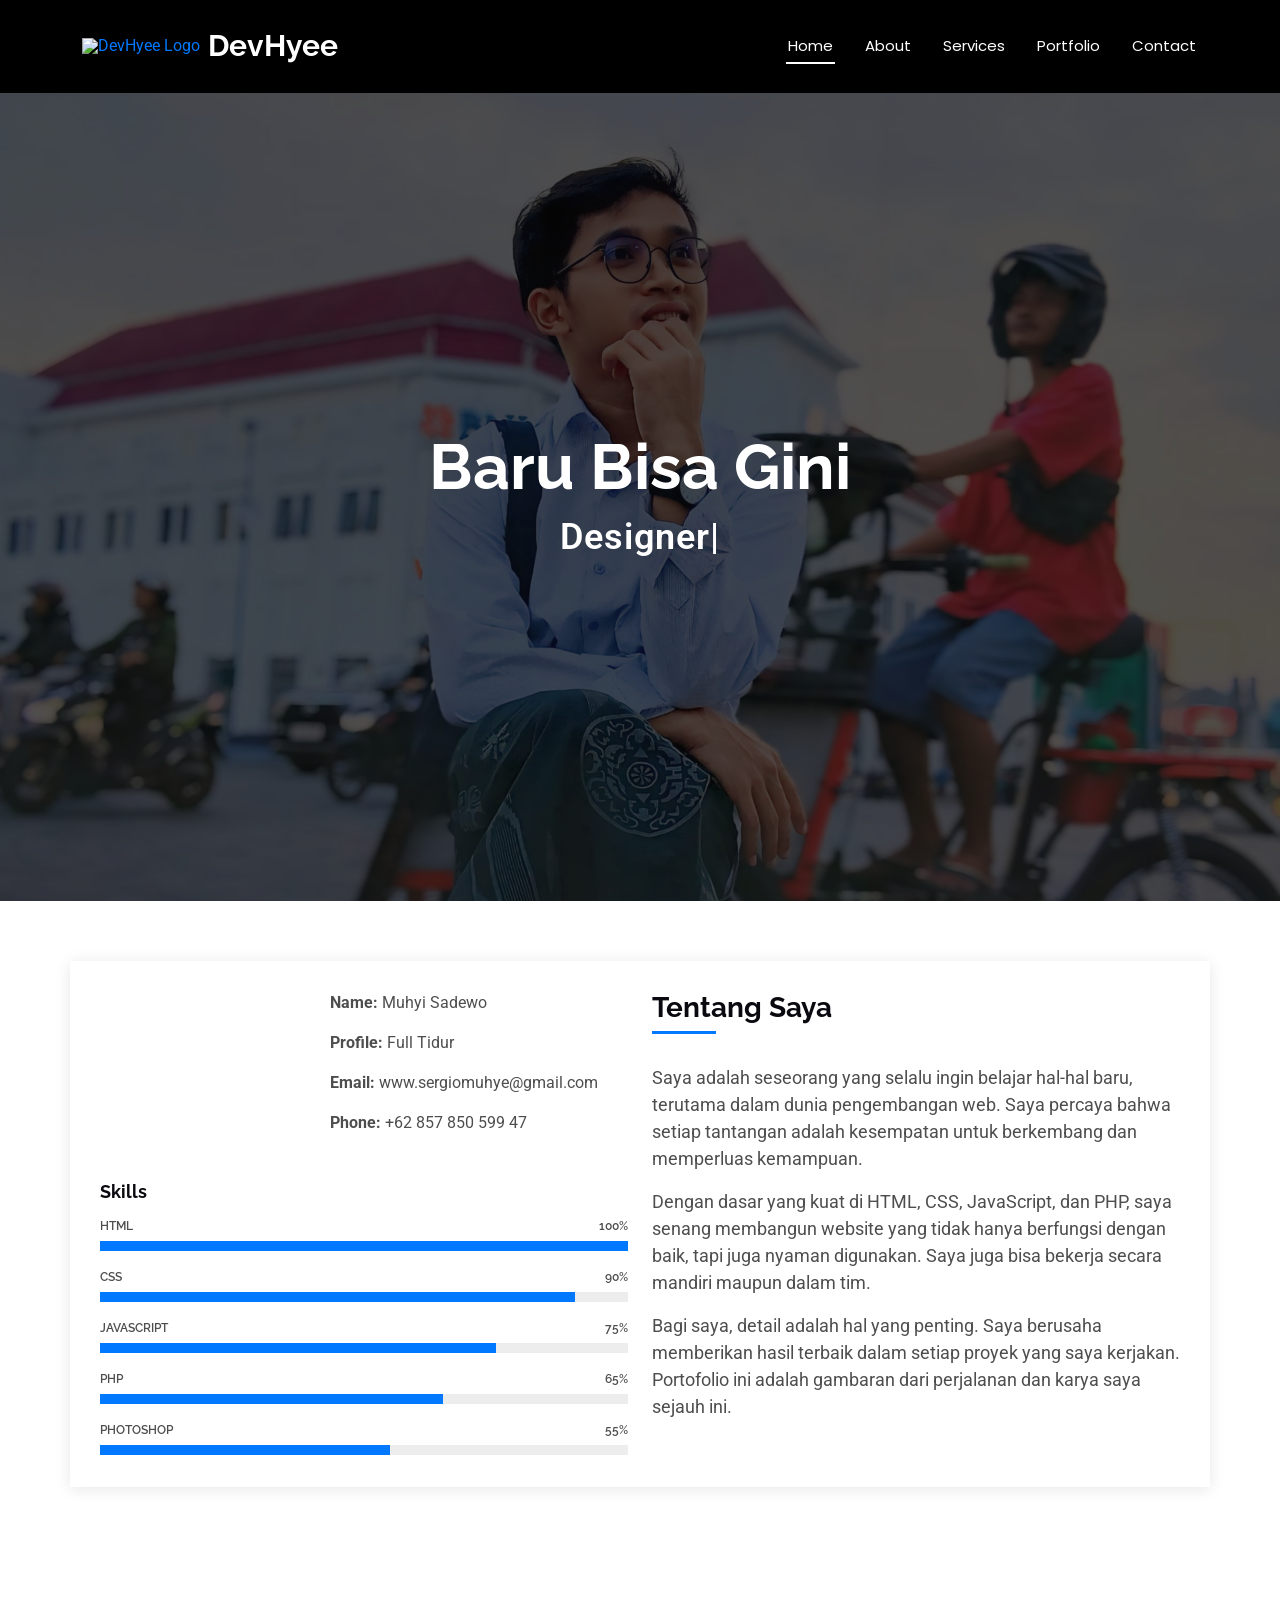
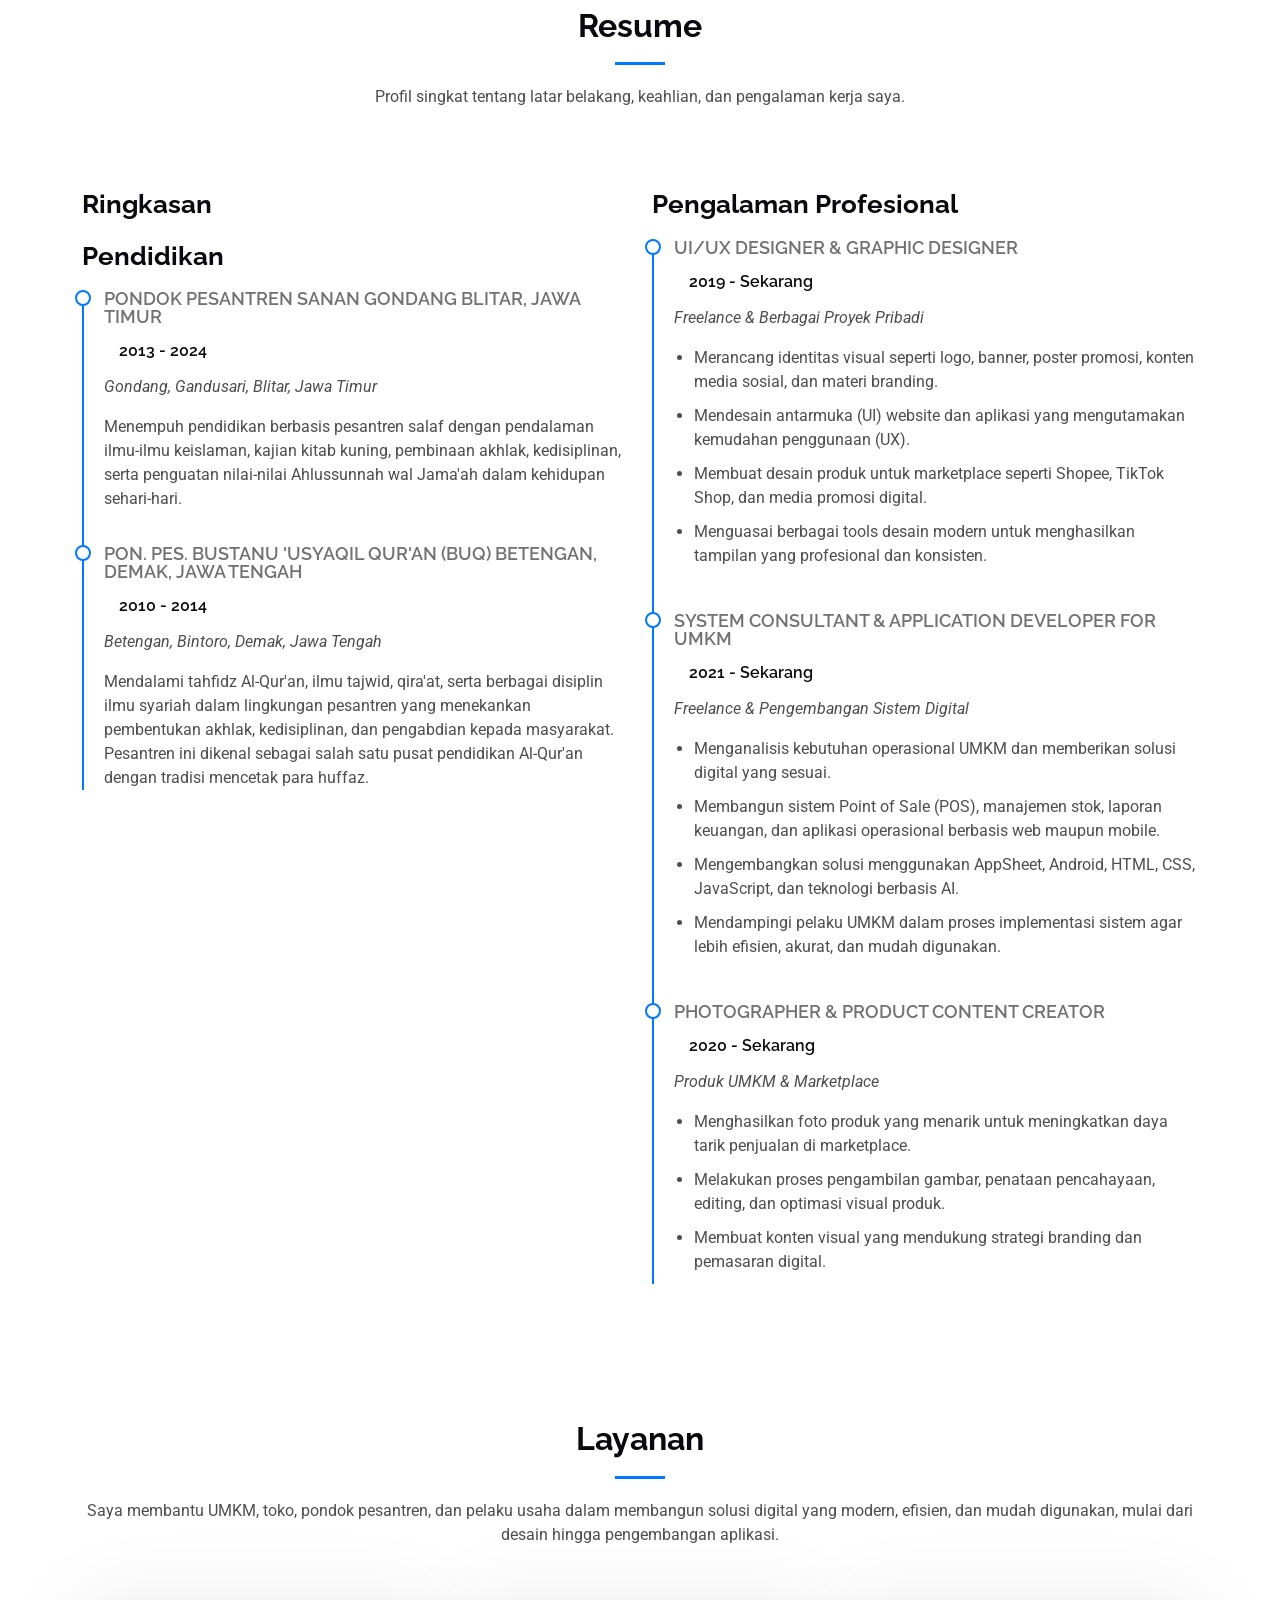
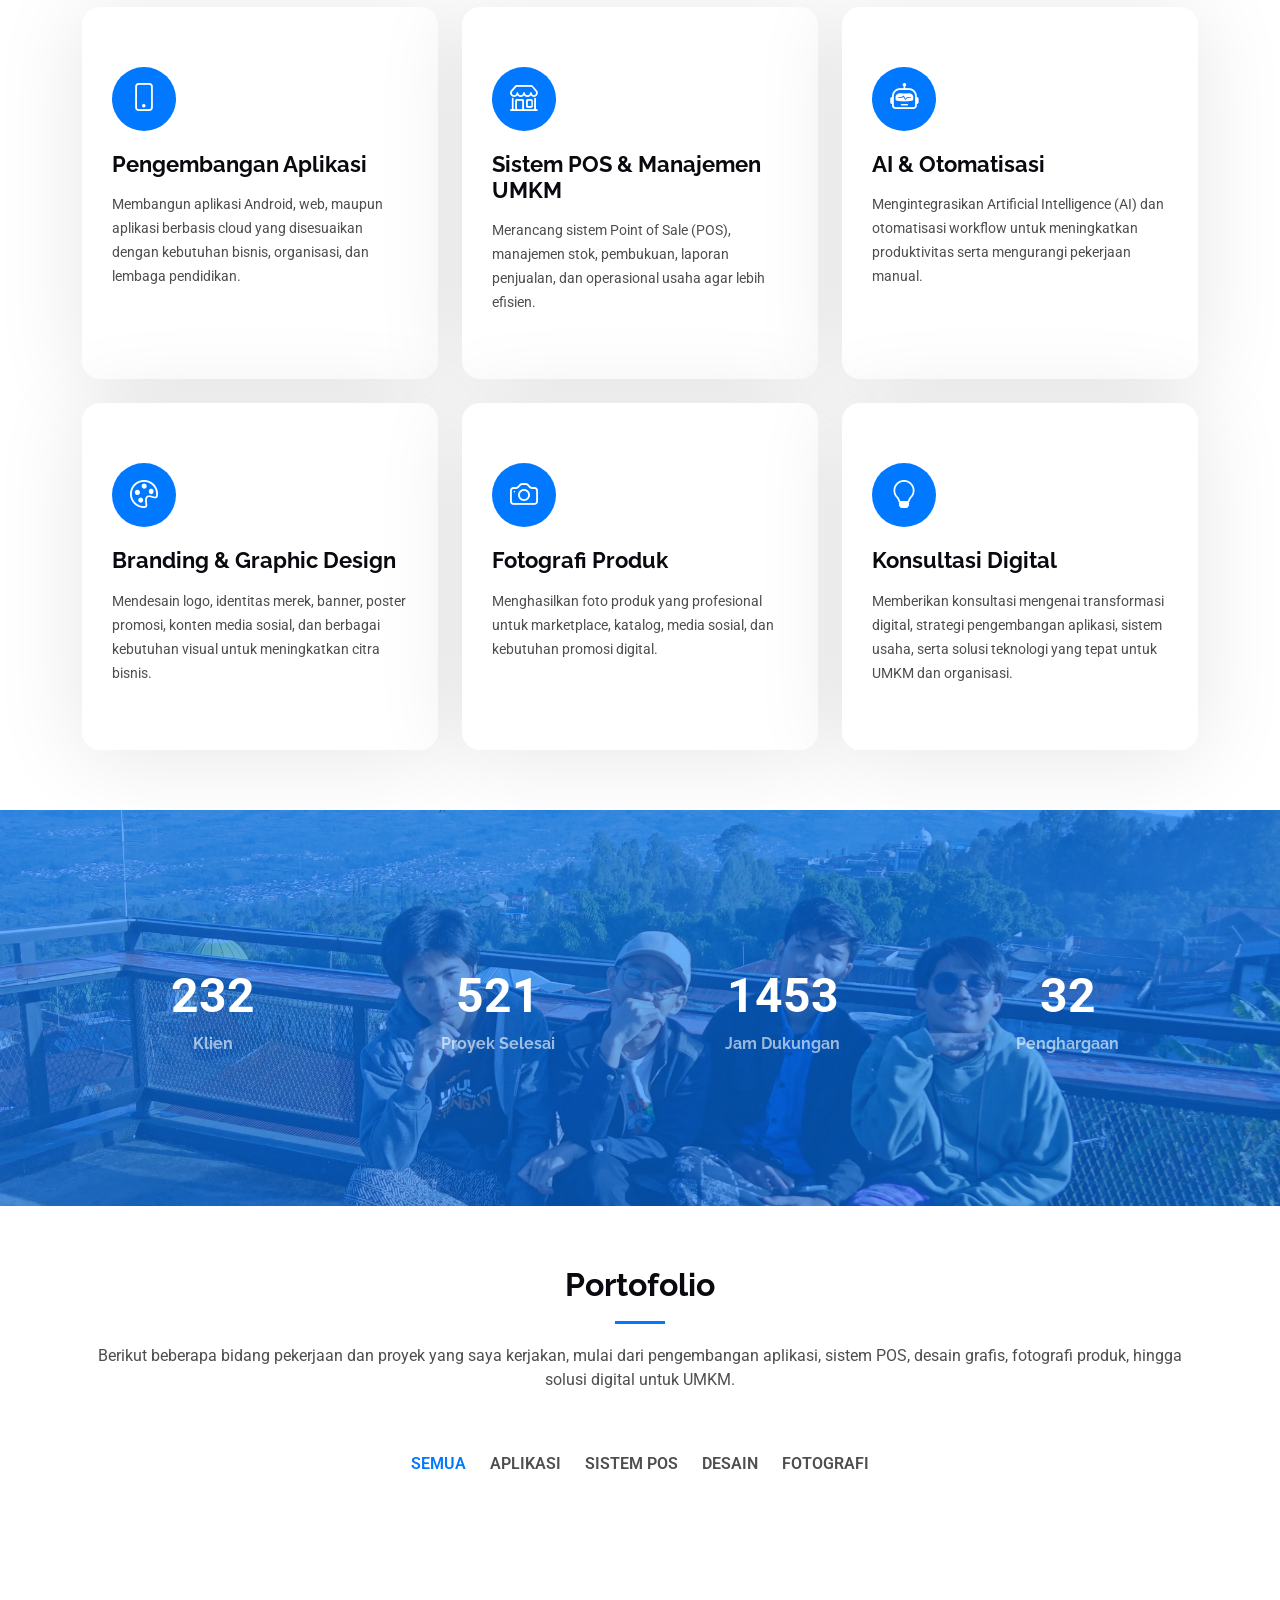
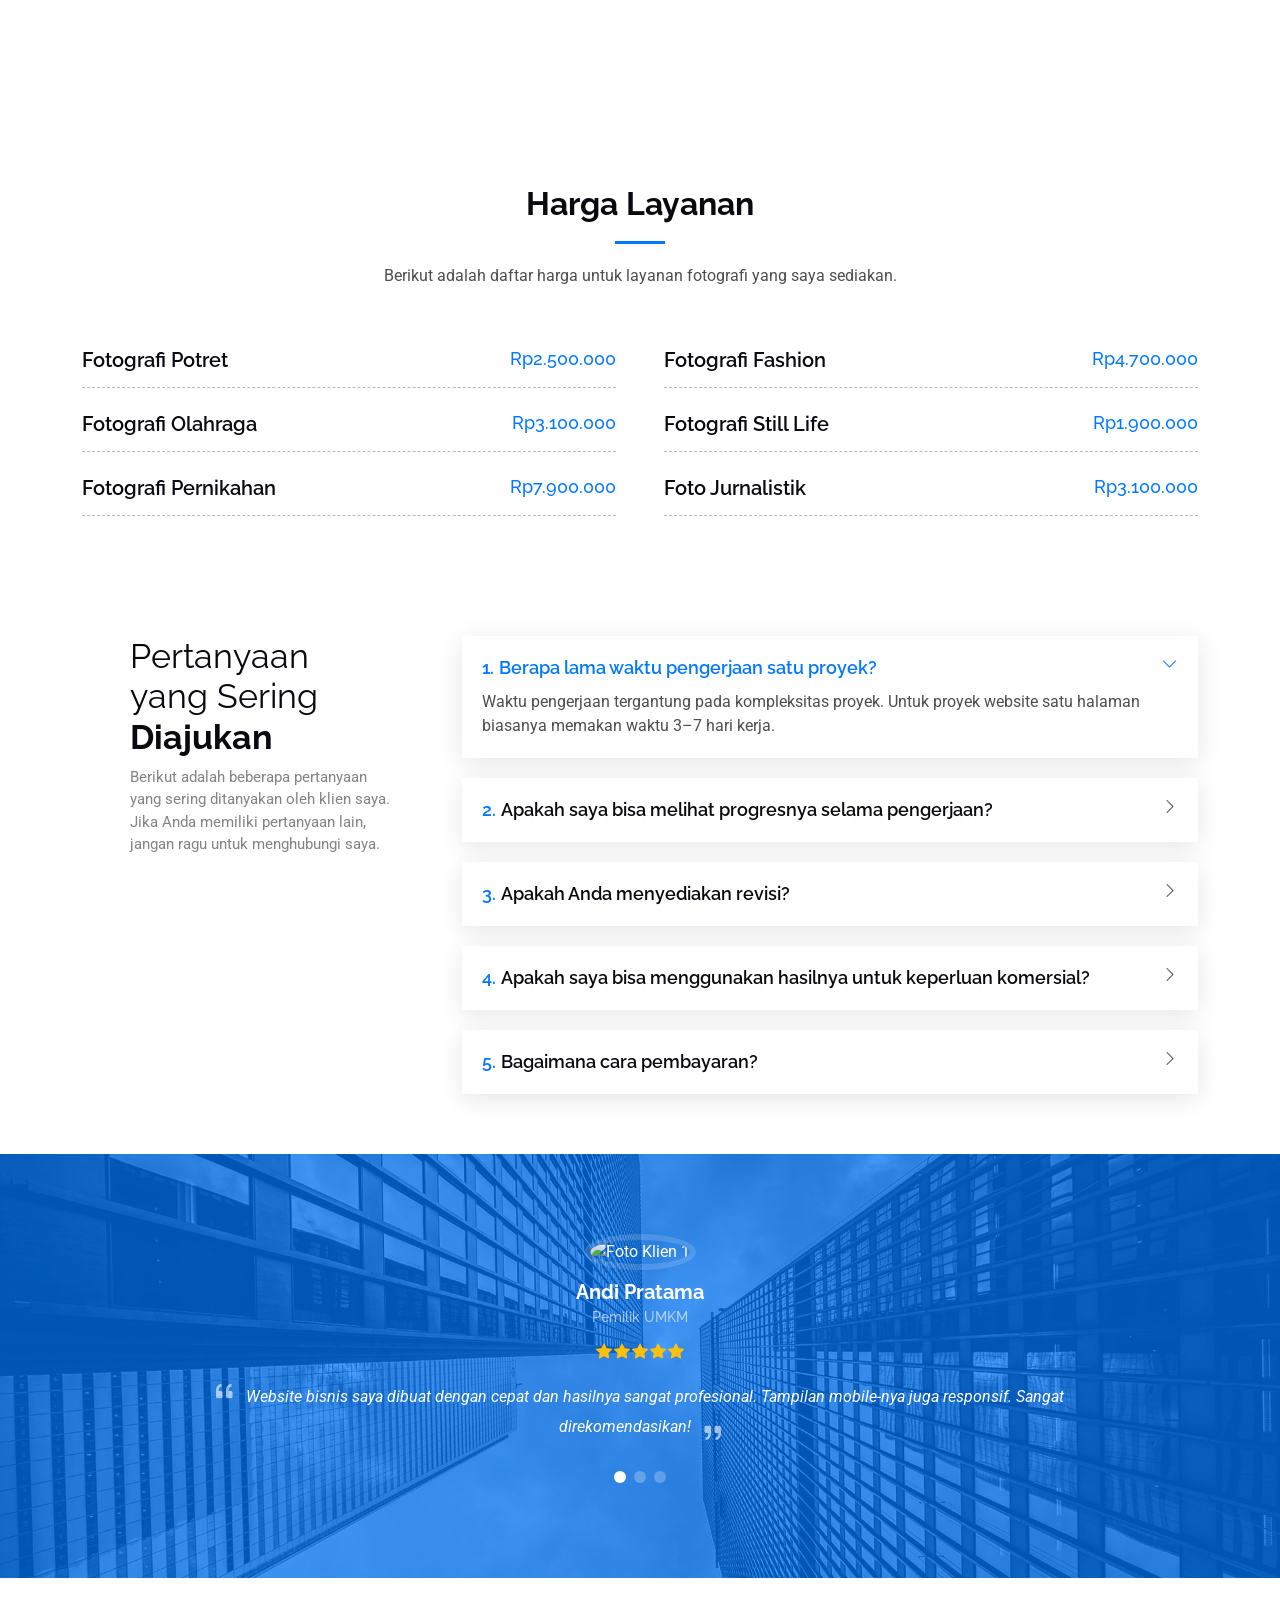
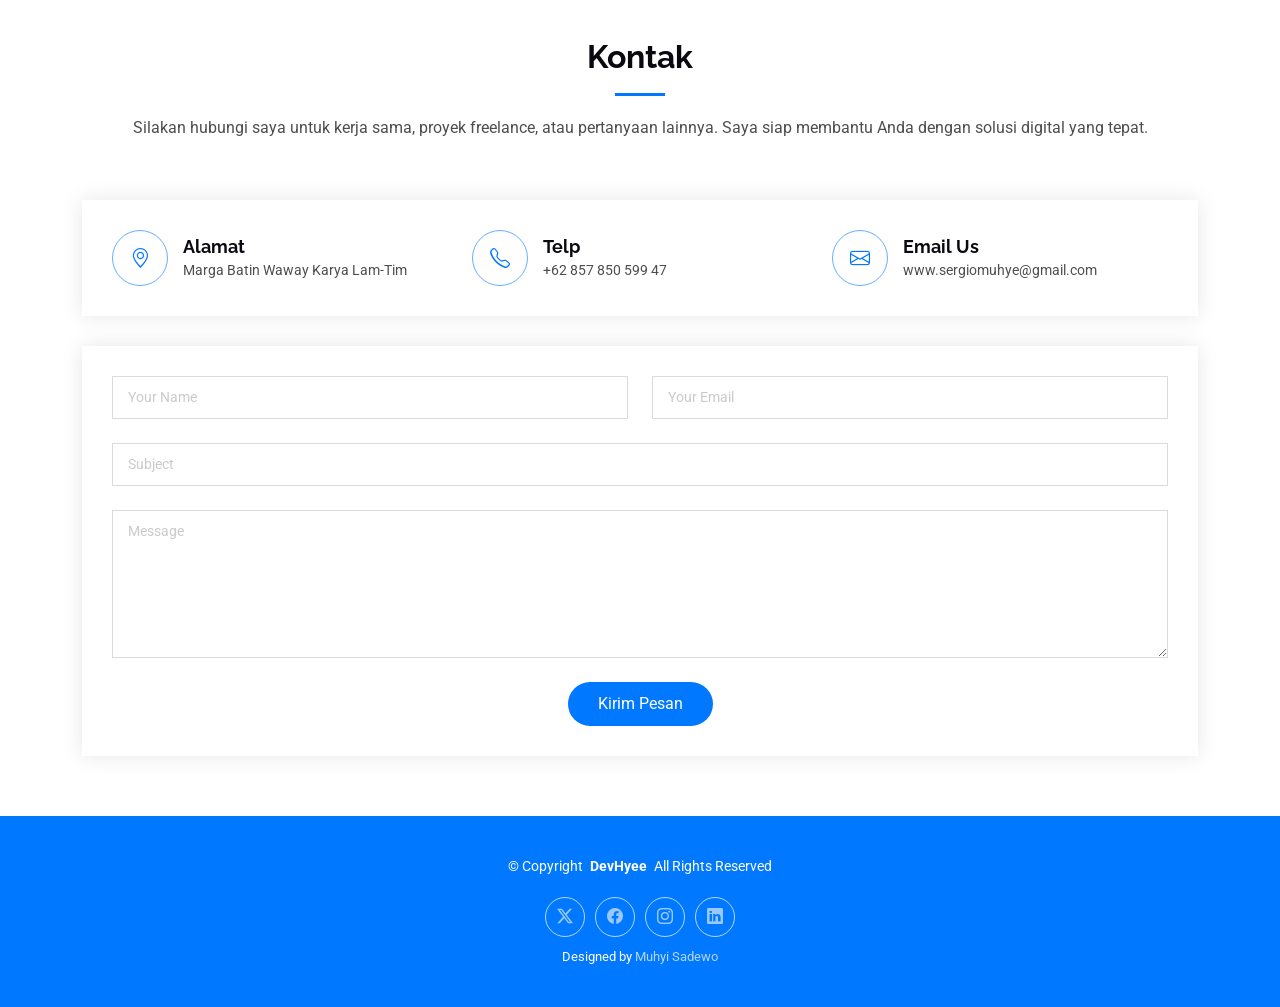
==== commit 4896aeb8: "fix: perbaiki dropdown mobile dan update konten portfolio - Ubah selector dropdown dari .toggle-drop" ====
--- a/index.html
+++ b/index.html
@@ -8,9 +8,9 @@
   <meta name="description" content="">
   <meta name="keywords" content="">
 
-  <!-- Favicons -->
-  <link href="assets/img/favicon.png" rel="icon">
-  <link href="assets/img/apple-touch-icon.png" rel="apple-touch-icon">
+<!-- Favicons -->
+<link rel="icon" type="image/png" href="assets/img/iconhyee.png">
+<link rel="apple-touch-icon" href="assets/img/iconhyee.png">
 
   <!-- Fonts -->
   <link href="https://fonts.googleapis.com" rel="preconnect">
@@ -42,8 +42,7 @@
     <div class="container-fluid container-xl position-relative d-flex align-items-center justify-content-between">
 
       <a href="index.html" class="logo d-flex align-items-center">
-        <!-- Uncomment the line below if you also wish to use an image logo -->
-        <!-- <img src="assets/img/logo.png" alt=""> -->
+        <img src="assets/img/iconhyee.png" alt="DevHyee Logo">
         <h1 class="sitename">DevHyee</h1>
       </a>
 
@@ -53,23 +52,6 @@
           <li><a href="#about">About</a></li>
           <li><a href="#services">Services</a></li>
           <li><a href="#portfolio">Portfolio</a></li>
-          <li class="dropdown"><a href="#"><span>Dropdown</span> <i class="bi bi-chevron-down toggle-dropdown"></i></a>
-            <ul>
-              <li><a href="#">Dropdown 1</a></li>
-              <li class="dropdown"><a href="#"><span>Deep Dropdown</span> <i class="bi bi-chevron-down toggle-dropdown"></i></a>
-                <ul>
-                  <li><a href="#">Deep Dropdown 1</a></li>
-                  <li><a href="#">Deep Dropdown 2</a></li>
-                  <li><a href="#">Deep Dropdown 3</a></li>
-                  <li><a href="#">Deep Dropdown 4</a></li>
-                  <li><a href="#">Deep Dropdown 5</a></li>
-                </ul>
-              </li>
-              <li><a href="#">Dropdown 2</a></li>
-              <li><a href="#">Dropdown 3</a></li>
-              <li><a href="#">Dropdown 4</a></li>
-            </ul>
-          </li>
           <li><a href="#contact">Contact</a></li>
         </ul>
         <i class="mobile-nav-toggle d-xl-none bi bi-list"></i>
@@ -193,17 +175,26 @@
             <h3 class="resume-title">Pendidikan</h3>
 
             <div class="resume-item">
-              <h4>Pondok Pesantren Sanan Gondang Blitar Jatim</h4>
-              <h5>2015 - 2016</h5>
-              <p><em>Rochester Institute of Technology, Rochester, NY</em></p>
-              <p>Mempelajari prinsip desain lanjutan, komunikasi visual, serta praktik profesional dalam industri kreatif.</p>
+              <h4>Pondok Pesantren Sanan Gondang Blitar, Jawa Timur</h4>
+              <h5>2013 - 2024</h5>
+              <p><em>Gondang, Gandusari, Blitar, Jawa Timur</em></p>
+              <p>
+                Menempuh pendidikan berbasis pesantren salaf dengan pendalaman ilmu-ilmu
+                keislaman, kajian kitab kuning, pembinaan akhlak, kedisiplinan, serta
+                penguatan nilai-nilai Ahlussunnah wal Jama'ah dalam kehidupan sehari-hari.
+              </p>
             </div>
 
             <div class="resume-item">
-              <h4>Pon.Pes. Bustanu `Usyaqil Quran</h4>
+              <h4>Pon. Pes. Bustanu 'Usyaqil Qur'an (BUQ) Betengan, Demak, Jawa Tengah</h4>
               <h5>2010 - 2014</h5>
-              <p><em>Rochester Institute of Technology, Rochester, NY</em></p>
-              <p>Mendalami dasar-dasar desain visual, tipografi, teori warna, dan media digital dalam konteks komunikasi visual.</p>
+              <p><em>Betengan, Bintoro, Demak, Jawa Tengah</em></p>
+              <p>
+                Mendalami tahfidz Al-Qur'an, ilmu tajwid, qira'at, serta berbagai disiplin
+                ilmu syariah dalam lingkungan pesantren yang menekankan pembentukan akhlak,
+                kedisiplinan, dan pengabdian kepada masyarakat. Pesantren ini dikenal
+                sebagai salah satu pusat pendidikan Al-Qur'an dengan tradisi mencetak para
+                huffaz. </p>
             </div>
           </div>
 
@@ -211,24 +202,37 @@
             <h3 class="resume-title">Pengalaman Profesional</h3>
 
             <div class="resume-item">
-              <h4>Desain Grafis</h4>
+              <h4>UI/UX Designer & Graphic Designer</h4>
               <h5>2019 - Sekarang</h5>
-              <p><em>Sanan Gondang Blitar, Indonesia</em></p>
+              <p><em>Freelance & Berbagai Proyek Pribadi</em></p>
               <ul>
-                <li>Memimpin perancangan dan pengembangan materi komunikasi visual, termasuk layout dan produksi.</li>
-                <li>Melakukan evaluasi terhadap semua materi grafis untuk memastikan kualitas dan ketepatan desain.</li>
+                <li>Merancang identitas visual seperti logo, banner, poster promosi, konten media sosial, dan materi branding.</li>
+                <li>Mendesain antarmuka (UI) website dan aplikasi yang mengutamakan kemudahan penggunaan (UX).</li>
+                <li>Membuat desain produk untuk marketplace seperti Shopee, TikTok Shop, dan media promosi digital.</li>
+                <li>Menguasai berbagai tools desain modern untuk menghasilkan tampilan yang profesional dan konsisten.</li>
               </ul>
             </div>
 
             <div class="resume-item">
-              <h4>Desain Grafis</h4>
-              <h5>2021 - 2025</h5>
-              <p><em>Sanan Gondang Blitar, Indonesia</em></p>
+              <h4>System Consultant & Application Developer for UMKM</h4>
+              <h5>2021 - Sekarang</h5>
+              <p><em>Freelance & Pengembangan Sistem Digital</em></p>
               <ul>
-                <li>Mengembangkan berbagai program pemasaran seperti logo, brosur, infografik, presentasi, dan iklan.</li>
-                <li>Mengelola hingga 5 proyek secara bersamaan di bawah tekanan waktu.</li>
-                <li>Memberikan rekomendasi desain terbaik sesuai kebutuhan klien.</li>
-                <li>Menyusun lebih dari 4 presentasi dan proposal desain setiap bulan untuk klien dan manajer akun.</li>
+                <li>Menganalisis kebutuhan operasional UMKM dan memberikan solusi digital yang sesuai.</li>
+                <li>Membangun sistem Point of Sale (POS), manajemen stok, laporan keuangan, dan aplikasi operasional berbasis web maupun mobile.</li>
+                <li>Mengembangkan solusi menggunakan AppSheet, Android, HTML, CSS, JavaScript, dan teknologi berbasis AI.</li>
+                <li>Mendampingi pelaku UMKM dalam proses implementasi sistem agar lebih efisien, akurat, dan mudah digunakan.</li>
+              </ul>
+            </div>
+
+            <div class="resume-item">
+              <h4>Photographer & Product Content Creator</h4>
+              <h5>2020 - Sekarang</h5>
+              <p><em>Produk UMKM & Marketplace</em></p>
+              <ul>
+                <li>Menghasilkan foto produk yang menarik untuk meningkatkan daya tarik penjualan di marketplace.</li>
+                <li>Melakukan proses pengambilan gambar, penataan pencahayaan, editing, dan optimasi visual produk.</li>
+                <li>Membuat konten visual yang mendukung strategi branding dan pemasaran digital.</li>
               </ul>
             </div>
           </div>
@@ -246,87 +250,117 @@
       <!-- Judul Bagian -->
       <div class="container section-title" data-aos="fade-up">
         <h2>Layanan</h2>
-        <p>Saya menyediakan berbagai layanan di bidang desain dan pengembangan web sesuai dengan kebutuhan Anda.</p>
+        <p>
+          Saya membantu UMKM, toko, pondok pesantren, dan pelaku usaha dalam membangun
+          solusi digital yang modern, efisien, dan mudah digunakan, mulai dari desain
+          hingga pengembangan aplikasi.
+        </p>
       </div><!-- Akhir Judul Bagian -->
 
       <div class="container">
         <div class="row gy-4">
 
+          <!-- Service 1 -->
           <div class="col-lg-4 col-md-6" data-aos="fade-up" data-aos-delay="100">
             <div class="service-item position-relative">
               <div class="icon">
-                <i class="bi bi-activity"></i>
+                <i class="bi bi-phone"></i>
               </div>
               <a href="#" class="stretched-link">
-                <h3>Pengembangan Website</h3>
+                <h3>Pengembangan Aplikasi</h3>
               </a>
-              <p>Pembuatan website responsif dan fungsional menggunakan HTML, CSS, JavaScript, dan PHP sesuai kebutuhan klien.</p>
-            </div>
-          </div><!-- End Service Item -->
-
+              <p>
+                Membangun aplikasi Android, web, maupun aplikasi berbasis cloud yang
+                disesuaikan dengan kebutuhan bisnis, organisasi, dan lembaga pendidikan.
+              </p>
+            </div>
+          </div>
+
+          <!-- Service 2 -->
           <div class="col-lg-4 col-md-6" data-aos="fade-up" data-aos-delay="200">
             <div class="service-item position-relative">
               <div class="icon">
-                <i class="bi bi-broadcast"></i>
+                <i class="bi bi-shop"></i>
               </div>
               <a href="#" class="stretched-link">
-                <h3>Optimasi SEO Dasar</h3>
+                <h3>Sistem POS & Manajemen UMKM</h3>
               </a>
-              <p>Optimasi struktur website agar mudah ditemukan di mesin pencari, serta performa yang lebih cepat diakses.</p>
-            </div>
-          </div><!-- End Service Item -->
-
+              <p>
+                Merancang sistem Point of Sale (POS), manajemen stok, pembukuan,
+                laporan penjualan, dan operasional usaha agar lebih efisien.
+              </p>
+            </div>
+          </div>
+
+          <!-- Service 3 -->
           <div class="col-lg-4 col-md-6" data-aos="fade-up" data-aos-delay="300">
             <div class="service-item position-relative">
               <div class="icon">
-                <i class="bi bi-easel"></i>
+                <i class="bi bi-robot"></i>
               </div>
               <a href="#" class="stretched-link">
-                <h3>Desain Antarmuka (UI)</h3>
+                <h3>AI & Otomatisasi</h3>
               </a>
-              <p>Desain visual modern dan user-friendly untuk tampilan website yang menarik dan mudah digunakan.</p>
-            </div>
-          </div><!-- End Service Item -->
-
+              <p>
+                Mengintegrasikan Artificial Intelligence (AI) dan otomatisasi workflow
+                untuk meningkatkan produktivitas serta mengurangi pekerjaan manual.
+              </p>
+            </div>
+          </div>
+
+          <!-- Service 4 -->
           <div class="col-lg-4 col-md-6" data-aos="fade-up" data-aos-delay="400">
             <div class="service-item position-relative">
               <div class="icon">
-                <i class="bi bi-bounding-box-circles"></i>
+                <i class="bi bi-palette"></i>
               </div>
               <a href="#" class="stretched-link">
-                <h3>Formulir & Integrasi Kontak</h3>
+                <h3>Branding & Graphic Design</h3>
               </a>
-              <p>Membuat formulir kontak dinamis menggunakan PHP dan JavaScript untuk mempermudah komunikasi dengan pengguna.</p>
-            </div>
-          </div><!-- End Service Item -->
-
+              <p>
+                Mendesain logo, identitas merek, banner, poster promosi, konten media
+                sosial, dan berbagai kebutuhan visual untuk meningkatkan citra bisnis.
+              </p>
+            </div>
+          </div>
+
+          <!-- Service 5 -->
           <div class="col-lg-4 col-md-6" data-aos="fade-up" data-aos-delay="500">
             <div class="service-item position-relative">
               <div class="icon">
-                <i class="bi bi-calendar4-week"></i>
+                <i class="bi bi-camera"></i>
               </div>
               <a href="#" class="stretched-link">
-                <h3>Pemeliharaan Website</h3>
+                <h3>Fotografi Produk</h3>
               </a>
-              <p>Perawatan dan pembaruan konten website secara berkala agar tetap aman, cepat, dan relevan.</p>
-            </div>
-          </div><!-- End Service Item -->
-
+              <p>
+                Menghasilkan foto produk yang profesional untuk marketplace, katalog,
+                media sosial, dan kebutuhan promosi digital.
+              </p>
+            </div>
+          </div>
+
+          <!-- Service 6 -->
           <div class="col-lg-4 col-md-6" data-aos="fade-up" data-aos-delay="600">
             <div class="service-item position-relative">
               <div class="icon">
-                <i class="bi bi-chat-square-text"></i>
+                <i class="bi bi-lightbulb"></i>
               </div>
               <a href="#" class="stretched-link">
-                <h3>Konsultasi & Kolaborasi</h3>
+                <h3>Konsultasi Digital</h3>
               </a>
-              <p>Saya terbuka untuk diskusi proyek, kerja sama jangka panjang, serta membantu Anda merancang solusi digital terbaik.</p>
-            </div>
-          </div><!-- End Service Item -->
+              <p>
+                Memberikan konsultasi mengenai transformasi digital, strategi
+                pengembangan aplikasi, sistem usaha, serta solusi teknologi yang tepat
+                untuk UMKM dan organisasi.
+              </p>
+            </div>
+          </div>
 
         </div>
       </div>
-    </section><!-- /Bagian Layanan -->
+
+    </section>
 
     <!-- Bagian Statistik -->
     <section id="stats" class="stats section accent-background">
@@ -376,151 +410,224 @@
 
       <!-- Section Title -->
       <div class="container section-title" data-aos="fade-up">
-        <h2>Portfolio</h2>
-        <p>Necessitatibus eius consequatur ex aliquid fuga eum quidem sint consectetur velit</p>
-      </div><!-- End Section Title -->
+        <h2>Portofolio</h2>
+        <p>
+          Berikut beberapa bidang pekerjaan dan proyek yang saya kerjakan, mulai dari
+          pengembangan aplikasi, sistem POS, desain grafis, fotografi produk,
+          hingga solusi digital untuk UMKM.
+        </p>
+      </div>
 
       <div class="container">
 
-        <div class="isotope-layout" data-default-filter="*" data-layout="masonry" data-sort="original-order">
-
-          <ul class="portfolio-filters isotope-filters" data-aos="fade-up" data-aos-delay="100">
-            <li data-filter="*" class="filter-active">All</li>
-            <li data-filter=".filter-app">App</li>
-            <li data-filter=".filter-product">Product</li>
-            <li data-filter=".filter-branding">Branding</li>
-            <li data-filter=".filter-books">Books</li>
-          </ul><!-- End Portfolio Filters -->
-
-          <div class="row gy-4 isotope-container" data-aos="fade-up" data-aos-delay="200">
-
+        <div class="isotope-layout"
+          data-default-filter="*"
+          data-layout="masonry"
+          data-sort="original-order">
+
+          <ul class="portfolio-filters isotope-filters"
+            data-aos="fade-up"
+            data-aos-delay="100">
+
+            <li data-filter="*" class="filter-active">Semua</li>
+            <li data-filter=".filter-app">Aplikasi</li>
+            <li data-filter=".filter-system">Sistem POS</li>
+            <li data-filter=".filter-design">Desain</li>
+            <li data-filter=".filter-photo">Fotografi</li>
+
+          </ul>
+
+          <div class="row gy-4 isotope-container"
+            data-aos="fade-up"
+            data-aos-delay="200">
+
+            <!-- 1 -->
+            <div class="col-lg-4 col-md-6 portfolio-item isotope-item filter-system">
+              <img src="assets/img/portfolio/pos.jpg" class="img-fluid" alt="">
+              <div class="portfolio-info">
+                <h4>Sistem POS UMKM</h4>
+                <p>Aplikasi kasir, stok, transaksi dan laporan penjualan.</p>
+                <a href="assets/img/portfolio/pos.jpg"
+                  class="glightbox preview-link"
+                  data-gallery="portfolio-gallery-system"
+                  title="Sistem POS UMKM">
+                  <i class="bi bi-zoom-in"></i>
+                </a>
+              </div>
+            </div>
+
+            <!-- 2 -->
             <div class="col-lg-4 col-md-6 portfolio-item isotope-item filter-app">
-              <img src="assets/img/portfolio/app-1.jpg" class="img-fluid" alt="">
-              <div class="portfolio-info">
-                <h4>App 1</h4>
-                <p>Lorem ipsum, dolor sit amet consectetur</p>
-                <a href="assets/img/portfolio/app-1.jpg" title="App 1" data-gallery="portfolio-gallery-app" class="glightbox preview-link"><i class="bi bi-zoom-in"></i></a>
-                <a href="portfolio-details.html" title="More Details" class="details-link"><i class="bi bi-link-45deg"></i></a>
-              </div>
-            </div><!-- End Portfolio Item -->
-
-            <div class="col-lg-4 col-md-6 portfolio-item isotope-item filter-product">
-              <img src="assets/img/portfolio/product-1.jpg" class="img-fluid" alt="">
-              <div class="portfolio-info">
-                <h4>Product 1</h4>
-                <p>Lorem ipsum, dolor sit amet consectetur</p>
-                <a href="assets/img/portfolio/product-1.jpg" title="Product 1" data-gallery="portfolio-gallery-product" class="glightbox preview-link"><i class="bi bi-zoom-in"></i></a>
-                <a href="portfolio-details.html" title="More Details" class="details-link"><i class="bi bi-link-45deg"></i></a>
-              </div>
-            </div><!-- End Portfolio Item -->
-
-            <div class="col-lg-4 col-md-6 portfolio-item isotope-item filter-branding">
-              <img src="assets/img/portfolio/branding-1.jpg" class="img-fluid" alt="">
-              <div class="portfolio-info">
-                <h4>Branding 1</h4>
-                <p>Lorem ipsum, dolor sit amet consectetur</p>
-                <a href="assets/img/portfolio/branding-1.jpg" title="Branding 1" data-gallery="portfolio-gallery-branding" class="glightbox preview-link"><i class="bi bi-zoom-in"></i></a>
-                <a href="portfolio-details.html" title="More Details" class="details-link"><i class="bi bi-link-45deg"></i></a>
-              </div>
-            </div><!-- End Portfolio Item -->
-
-            <div class="col-lg-4 col-md-6 portfolio-item isotope-item filter-books">
-              <img src="assets/img/portfolio/books-1.jpg" class="img-fluid" alt="">
-              <div class="portfolio-info">
-                <h4>Books 1</h4>
-                <p>Lorem ipsum, dolor sit amet consectetur</p>
-                <a href="assets/img/portfolio/books-1.jpg" title="Branding 1" data-gallery="portfolio-gallery-book" class="glightbox preview-link"><i class="bi bi-zoom-in"></i></a>
-                <a href="portfolio-details.html" title="More Details" class="details-link"><i class="bi bi-link-45deg"></i></a>
-              </div>
-            </div><!-- End Portfolio Item -->
-
+              <img src="assets/img/portfolio/inventory.jpg" class="img-fluid" alt="">
+              <div class="portfolio-info">
+                <h4>Inventory Management</h4>
+                <p>Sistem pengelolaan stok barang dan gudang.</p>
+                <a href="assets/img/portfolio/inventory.jpg"
+                  class="glightbox preview-link"
+                  data-gallery="portfolio-gallery-app"
+                  title="Inventory Management">
+                  <i class="bi bi-zoom-in"></i>
+                </a>
+              </div>
+            </div>
+
+            <!-- 3 -->
             <div class="col-lg-4 col-md-6 portfolio-item isotope-item filter-app">
-              <img src="assets/img/portfolio/app-2.jpg" class="img-fluid" alt="">
-              <div class="portfolio-info">
-                <h4>App 2</h4>
-                <p>Lorem ipsum, dolor sit amet consectetur</p>
-                <a href="assets/img/portfolio/app-2.jpg" title="App 2" data-gallery="portfolio-gallery-app" class="glightbox preview-link"><i class="bi bi-zoom-in"></i></a>
-                <a href="portfolio-details.html" title="More Details" class="details-link"><i class="bi bi-link-45deg"></i></a>
-              </div>
-            </div><!-- End Portfolio Item -->
-
-            <div class="col-lg-4 col-md-6 portfolio-item isotope-item filter-product">
-              <img src="assets/img/portfolio/product-2.jpg" class="img-fluid" alt="">
-              <div class="portfolio-info">
-                <h4>Product 2</h4>
-                <p>Lorem ipsum, dolor sit amet consectetur</p>
-                <a href="assets/img/portfolio/product-2.jpg" title="Product 2" data-gallery="portfolio-gallery-product" class="glightbox preview-link"><i class="bi bi-zoom-in"></i></a>
-                <a href="portfolio-details.html" title="More Details" class="details-link"><i class="bi bi-link-45deg"></i></a>
-              </div>
-            </div><!-- End Portfolio Item -->
-
-            <div class="col-lg-4 col-md-6 portfolio-item isotope-item filter-branding">
-              <img src="assets/img/portfolio/branding-2.jpg" class="img-fluid" alt="">
-              <div class="portfolio-info">
-                <h4>Branding 2</h4>
-                <p>Lorem ipsum, dolor sit amet consectetur</p>
-                <a href="assets/img/portfolio/branding-2.jpg" title="Branding 2" data-gallery="portfolio-gallery-branding" class="glightbox preview-link"><i class="bi bi-zoom-in"></i></a>
-                <a href="portfolio-details.html" title="More Details" class="details-link"><i class="bi bi-link-45deg"></i></a>
-              </div>
-            </div><!-- End Portfolio Item -->
-
-            <div class="col-lg-4 col-md-6 portfolio-item isotope-item filter-books">
-              <img src="assets/img/portfolio/books-2.jpg" class="img-fluid" alt="">
-              <div class="portfolio-info">
-                <h4>Books 2</h4>
-                <p>Lorem ipsum, dolor sit amet consectetur</p>
-                <a href="assets/img/portfolio/books-2.jpg" title="Branding 2" data-gallery="portfolio-gallery-book" class="glightbox preview-link"><i class="bi bi-zoom-in"></i></a>
-                <a href="portfolio-details.html" title="More Details" class="details-link"><i class="bi bi-link-45deg"></i></a>
-              </div>
-            </div><!-- End Portfolio Item -->
-
+              <img src="assets/img/portfolio/company-profile.jpg" class="img-fluid" alt="">
+              <div class="portfolio-info">
+                <h4>Website Company Profile</h4>
+                <p>Website profesional untuk bisnis dan organisasi.</p>
+                <a href="assets/img/portfolio/company-profile.jpg"
+                  class="glightbox preview-link"
+                  data-gallery="portfolio-gallery-app"
+                  title="Website Company Profile">
+                  <i class="bi bi-zoom-in"></i>
+                </a>
+              </div>
+            </div>
+
+            <!-- 4 -->
             <div class="col-lg-4 col-md-6 portfolio-item isotope-item filter-app">
-              <img src="assets/img/portfolio/app-3.jpg" class="img-fluid" alt="">
-              <div class="portfolio-info">
-                <h4>App 3</h4>
-                <p>Lorem ipsum, dolor sit amet consectetur</p>
-                <a href="assets/img/portfolio/app-3.jpg" title="App 3" data-gallery="portfolio-gallery-app" class="glightbox preview-link"><i class="bi bi-zoom-in"></i></a>
-                <a href="portfolio-details.html" title="More Details" class="details-link"><i class="bi bi-link-45deg"></i></a>
-              </div>
-            </div><!-- End Portfolio Item -->
-
-            <div class="col-lg-4 col-md-6 portfolio-item isotope-item filter-product">
-              <img src="assets/img/portfolio/product-3.jpg" class="img-fluid" alt="">
-              <div class="portfolio-info">
-                <h4>Product 3</h4>
-                <p>Lorem ipsum, dolor sit amet consectetur</p>
-                <a href="assets/img/portfolio/product-3.jpg" title="Product 3" data-gallery="portfolio-gallery-product" class="glightbox preview-link"><i class="bi bi-zoom-in"></i></a>
-                <a href="portfolio-details.html" title="More Details" class="details-link"><i class="bi bi-link-45deg"></i></a>
-              </div>
-            </div><!-- End Portfolio Item -->
-
-            <div class="col-lg-4 col-md-6 portfolio-item isotope-item filter-branding">
-              <img src="assets/img/portfolio/branding-3.jpg" class="img-fluid" alt="">
-              <div class="portfolio-info">
-                <h4>Branding 3</h4>
-                <p>Lorem ipsum, dolor sit amet consectetur</p>
-                <a href="assets/img/portfolio/branding-3.jpg" title="Branding 2" data-gallery="portfolio-gallery-branding" class="glightbox preview-link"><i class="bi bi-zoom-in"></i></a>
-                <a href="portfolio-details.html" title="More Details" class="details-link"><i class="bi bi-link-45deg"></i></a>
-              </div>
-            </div><!-- End Portfolio Item -->
-
-            <div class="col-lg-4 col-md-6 portfolio-item isotope-item filter-books">
-              <img src="assets/img/portfolio/books-3.jpg" class="img-fluid" alt="">
-              <div class="portfolio-info">
-                <h4>Books 3</h4>
-                <p>Lorem ipsum, dolor sit amet consectetur</p>
-                <a href="assets/img/portfolio/books-3.jpg" title="Branding 3" data-gallery="portfolio-gallery-book" class="glightbox preview-link"><i class="bi bi-zoom-in"></i></a>
-                <a href="portfolio-details.html" title="More Details" class="details-link"><i class="bi bi-link-45deg"></i></a>
-              </div>
-            </div><!-- End Portfolio Item -->
-
-          </div><!-- End Portfolio Container -->
+              <img src="assets/img/portfolio/android.jpg" class="img-fluid" alt="">
+              <div class="portfolio-info">
+                <h4>Aplikasi Android</h4>
+                <p>Aplikasi Android sesuai kebutuhan bisnis.</p>
+                <a href="assets/img/portfolio/android.jpg"
+                  class="glightbox preview-link"
+                  data-gallery="portfolio-gallery-app"
+                  title="Aplikasi Android">
+                  <i class="bi bi-zoom-in"></i>
+                </a>
+              </div>
+            </div>
+
+            <!-- 5 -->
+            <div class="col-lg-4 col-md-6 portfolio-item isotope-item filter-system">
+              <img src="assets/img/portfolio/dashboard.jpg" class="img-fluid" alt="">
+              <div class="portfolio-info">
+                <h4>Dashboard Analytics</h4>
+                <p>Laporan penjualan dan monitoring bisnis.</p>
+                <a href="assets/img/portfolio/dashboard.jpg"
+                  class="glightbox preview-link"
+                  data-gallery="portfolio-gallery-system"
+                  title="Dashboard Analytics">
+                  <i class="bi bi-zoom-in"></i>
+                </a>
+              </div>
+            </div>
+
+            <!-- 6 -->
+            <div class="col-lg-4 col-md-6 portfolio-item isotope-item filter-system">
+              <img src="assets/img/portfolio/automation.jpg" class="img-fluid" alt="">
+              <div class="portfolio-info">
+                <h4>AI Automation</h4>
+                <p>Otomatisasi proses bisnis menggunakan AI.</p>
+                <a href="assets/img/portfolio/automation.jpg"
+                  class="glightbox preview-link"
+                  data-gallery="portfolio-gallery-system"
+                  title="AI Automation">
+                  <i class="bi bi-zoom-in"></i>
+                </a>
+              </div>
+            </div>
+
+            <!-- 7 -->
+            <div class="col-lg-4 col-md-6 portfolio-item isotope-item filter-design">
+              <img src="assets/img/portfolio/logo.jpg" class="img-fluid" alt="">
+              <div class="portfolio-info">
+                <h4>Logo Design</h4>
+                <p>Desain identitas visual dan branding.</p>
+                <a href="assets/img/portfolio/logo.jpg"
+                  class="glightbox preview-link"
+                  data-gallery="portfolio-gallery-design"
+                  title="Logo Design">
+                  <i class="bi bi-zoom-in"></i>
+                </a>
+              </div>
+            </div>
+
+            <!-- 8 -->
+            <div class="col-lg-4 col-md-6 portfolio-item isotope-item filter-design">
+              <img src="assets/img/portfolio/poster.jpg" class="img-fluid" alt="">
+              <div class="portfolio-info">
+                <h4>Poster & Banner</h4>
+                <p>Media promosi digital dan cetak.</p>
+                <a href="assets/img/portfolio/poster.jpg"
+                  class="glightbox preview-link"
+                  data-gallery="portfolio-gallery-design"
+                  title="Poster Design">
+                  <i class="bi bi-zoom-in"></i>
+                </a>
+              </div>
+            </div>
+
+            <!-- 9 -->
+            <div class="col-lg-4 col-md-6 portfolio-item isotope-item filter-design">
+              <img src="assets/img/portfolio/uiux.jpg" class="img-fluid" alt="">
+              <div class="portfolio-info">
+                <h4>UI / UX Design</h4>
+                <p>Desain antarmuka modern dan responsif.</p>
+                <a href="assets/img/portfolio/uiux.jpg"
+                  class="glightbox preview-link"
+                  data-gallery="portfolio-gallery-design"
+                  title="UI UX Design">
+                  <i class="bi bi-zoom-in"></i>
+                </a>
+              </div>
+            </div>
+
+            <!-- 10 -->
+            <div class="col-lg-4 col-md-6 portfolio-item isotope-item filter-photo">
+              <img src="assets/img/portfolio/photo1.jpg" class="img-fluid" alt="">
+              <div class="portfolio-info">
+                <h4>Product Photography</h4>
+                <p>Fotografi produk marketplace.</p>
+                <a href="assets/img/portfolio/photo1.jpg"
+                  class="glightbox preview-link"
+                  data-gallery="portfolio-gallery-photo"
+                  title="Product Photography">
+                  <i class="bi bi-zoom-in"></i>
+                </a>
+              </div>
+            </div>
+
+            <!-- 11 -->
+            <div class="col-lg-4 col-md-6 portfolio-item isotope-item filter-photo">
+              <img src="assets/img/portfolio/photo2.jpg" class="img-fluid" alt="">
+              <div class="portfolio-info">
+                <h4>Commercial Photography</h4>
+                <p>Foto promosi untuk media sosial dan katalog.</p>
+                <a href="assets/img/portfolio/photo2.jpg"
+                  class="glightbox preview-link"
+                  data-gallery="portfolio-gallery-photo"
+                  title="Commercial Photography">
+                  <i class="bi bi-zoom-in"></i>
+                </a>
+              </div>
+            </div>
+
+            <!-- 12 -->
+            <div class="col-lg-4 col-md-6 portfolio-item isotope-item filter-system">
+              <img src="assets/img/portfolio/consulting.jpg" class="img-fluid" alt="">
+              <div class="portfolio-info">
+                <h4>Konsultasi Digital</h4>
+                <p>Transformasi digital untuk UMKM dan pondok pesantren.</p>
+                <a href="assets/img/portfolio/consulting.jpg"
+                  class="glightbox preview-link"
+                  data-gallery="portfolio-gallery-system"
+                  title="Konsultasi Digital">
+                  <i class="bi bi-zoom-in"></i>
+                </a>
+              </div>
+            </div>
+
+          </div>
 
         </div>
 
       </div>
 
-    </section><!-- /Portfolio Section -->
+    </section>
 
     <!-- Bagian Harga -->
     <section id="pricing" class="pricing section">
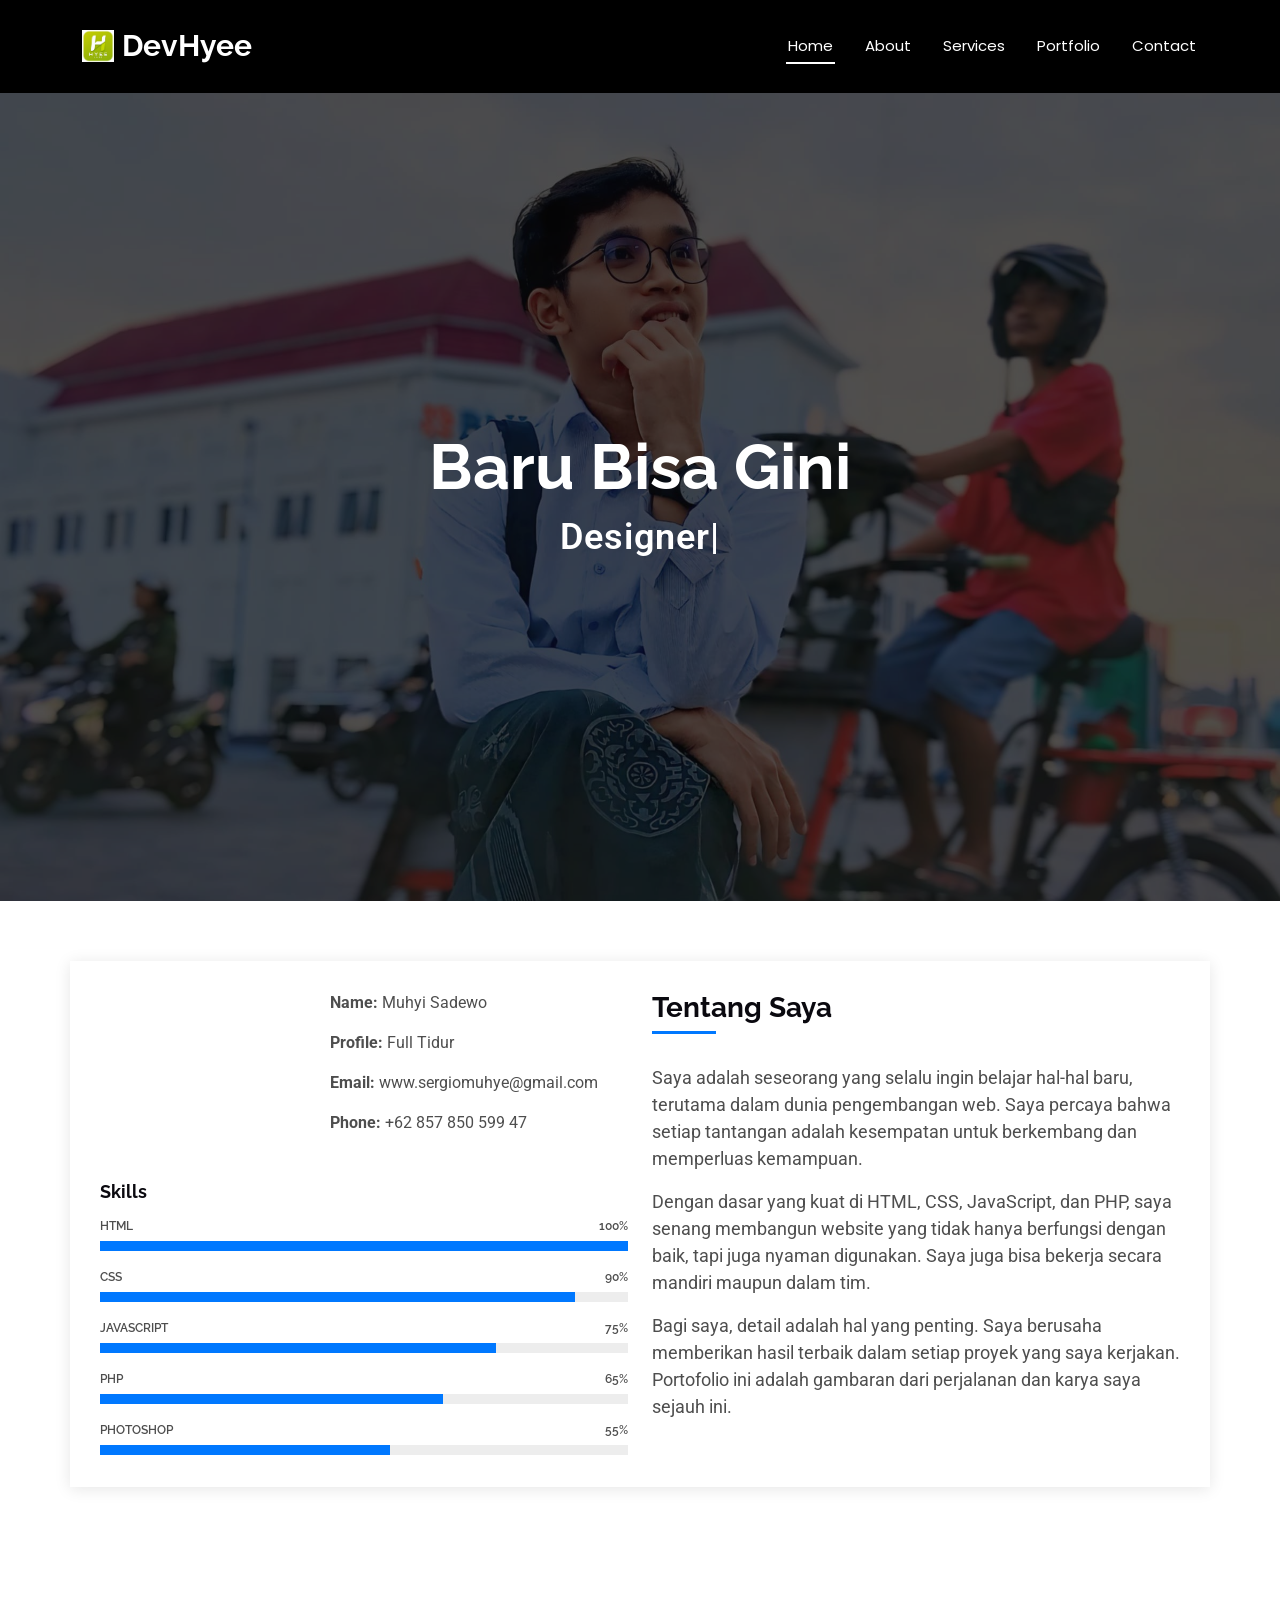
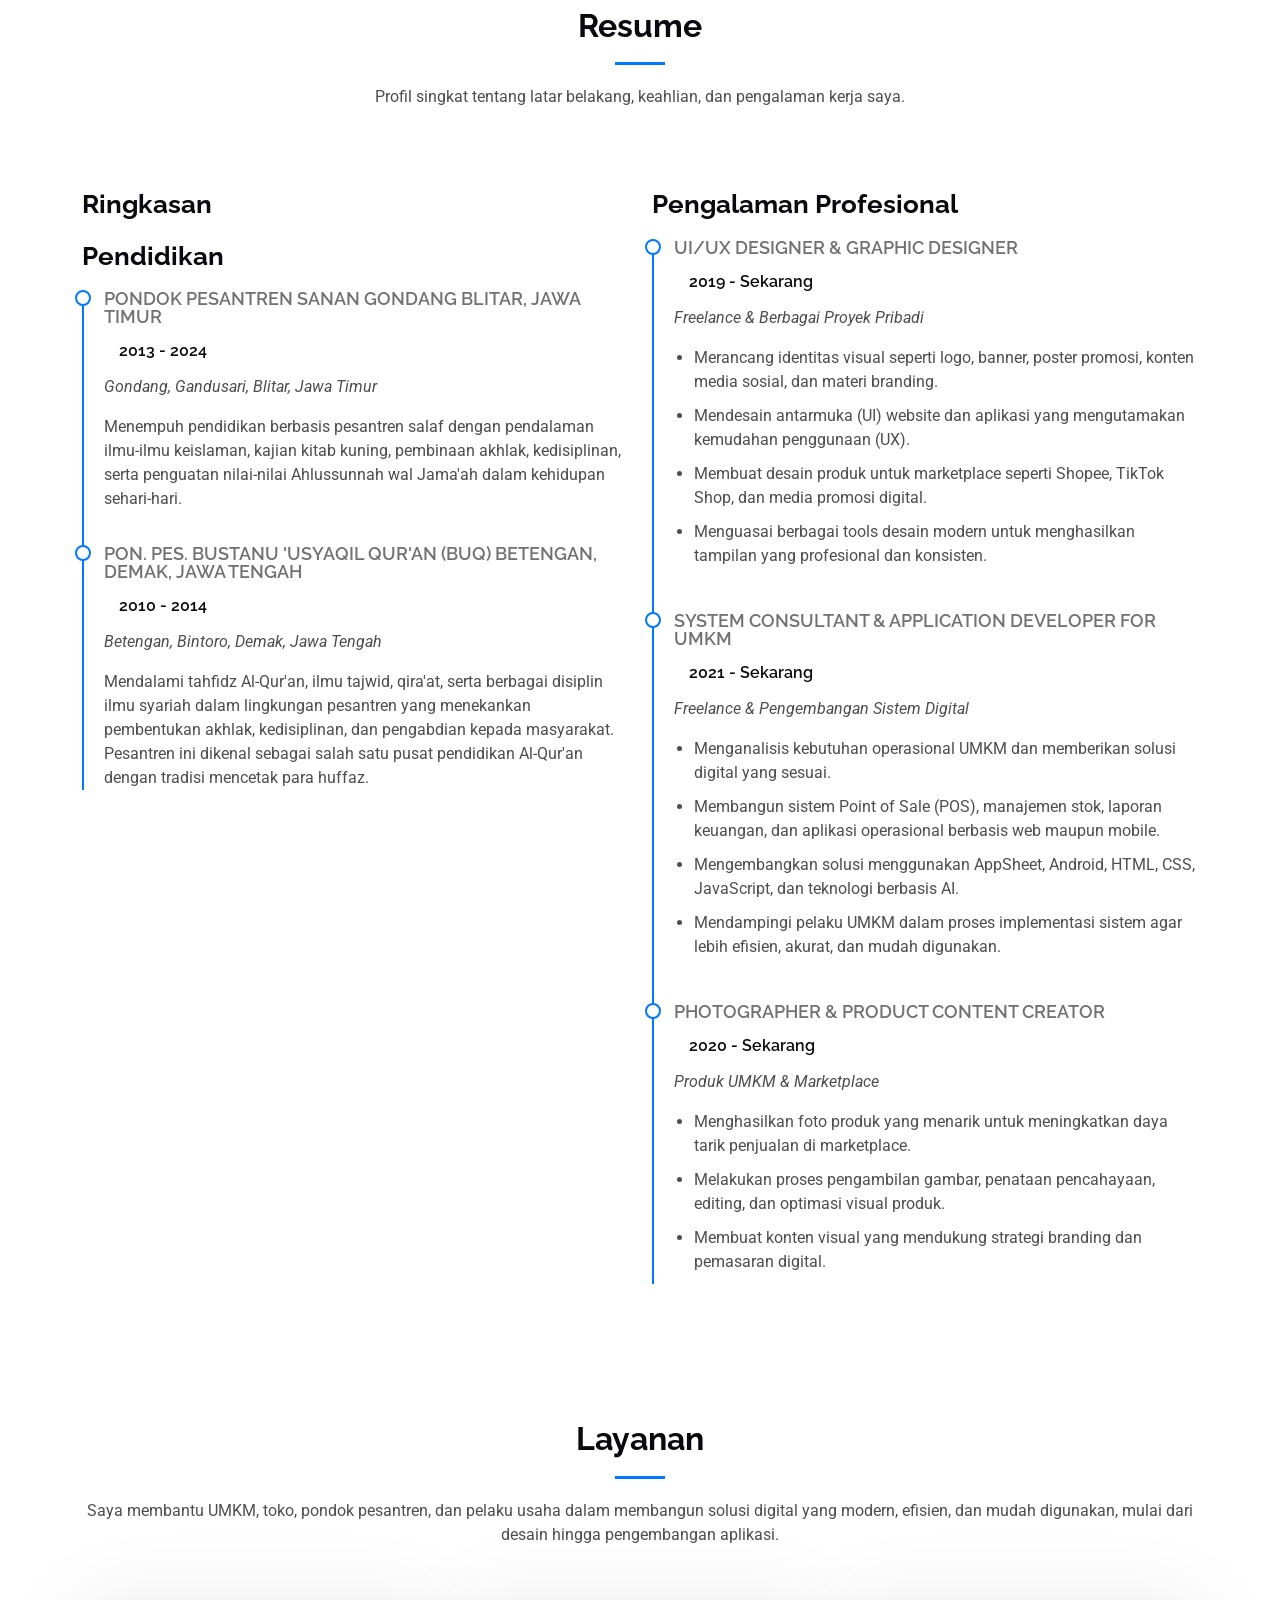
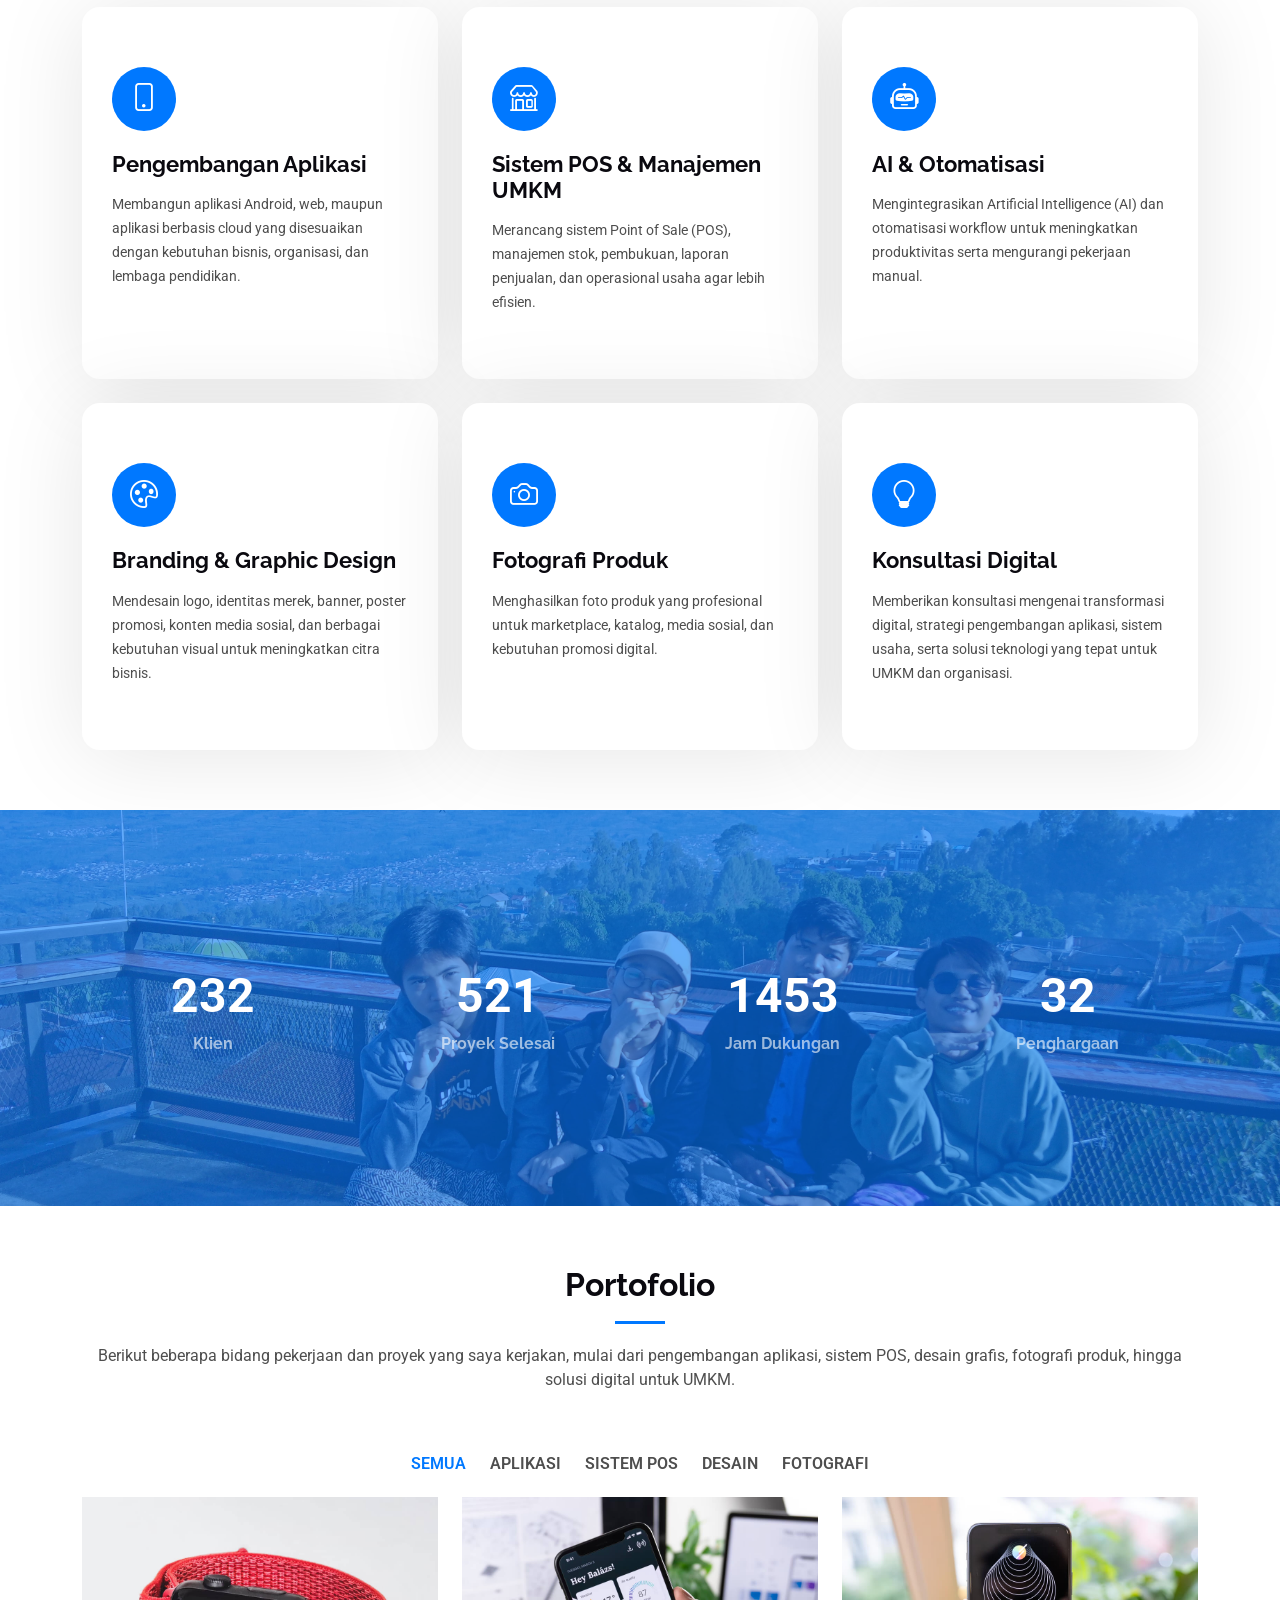
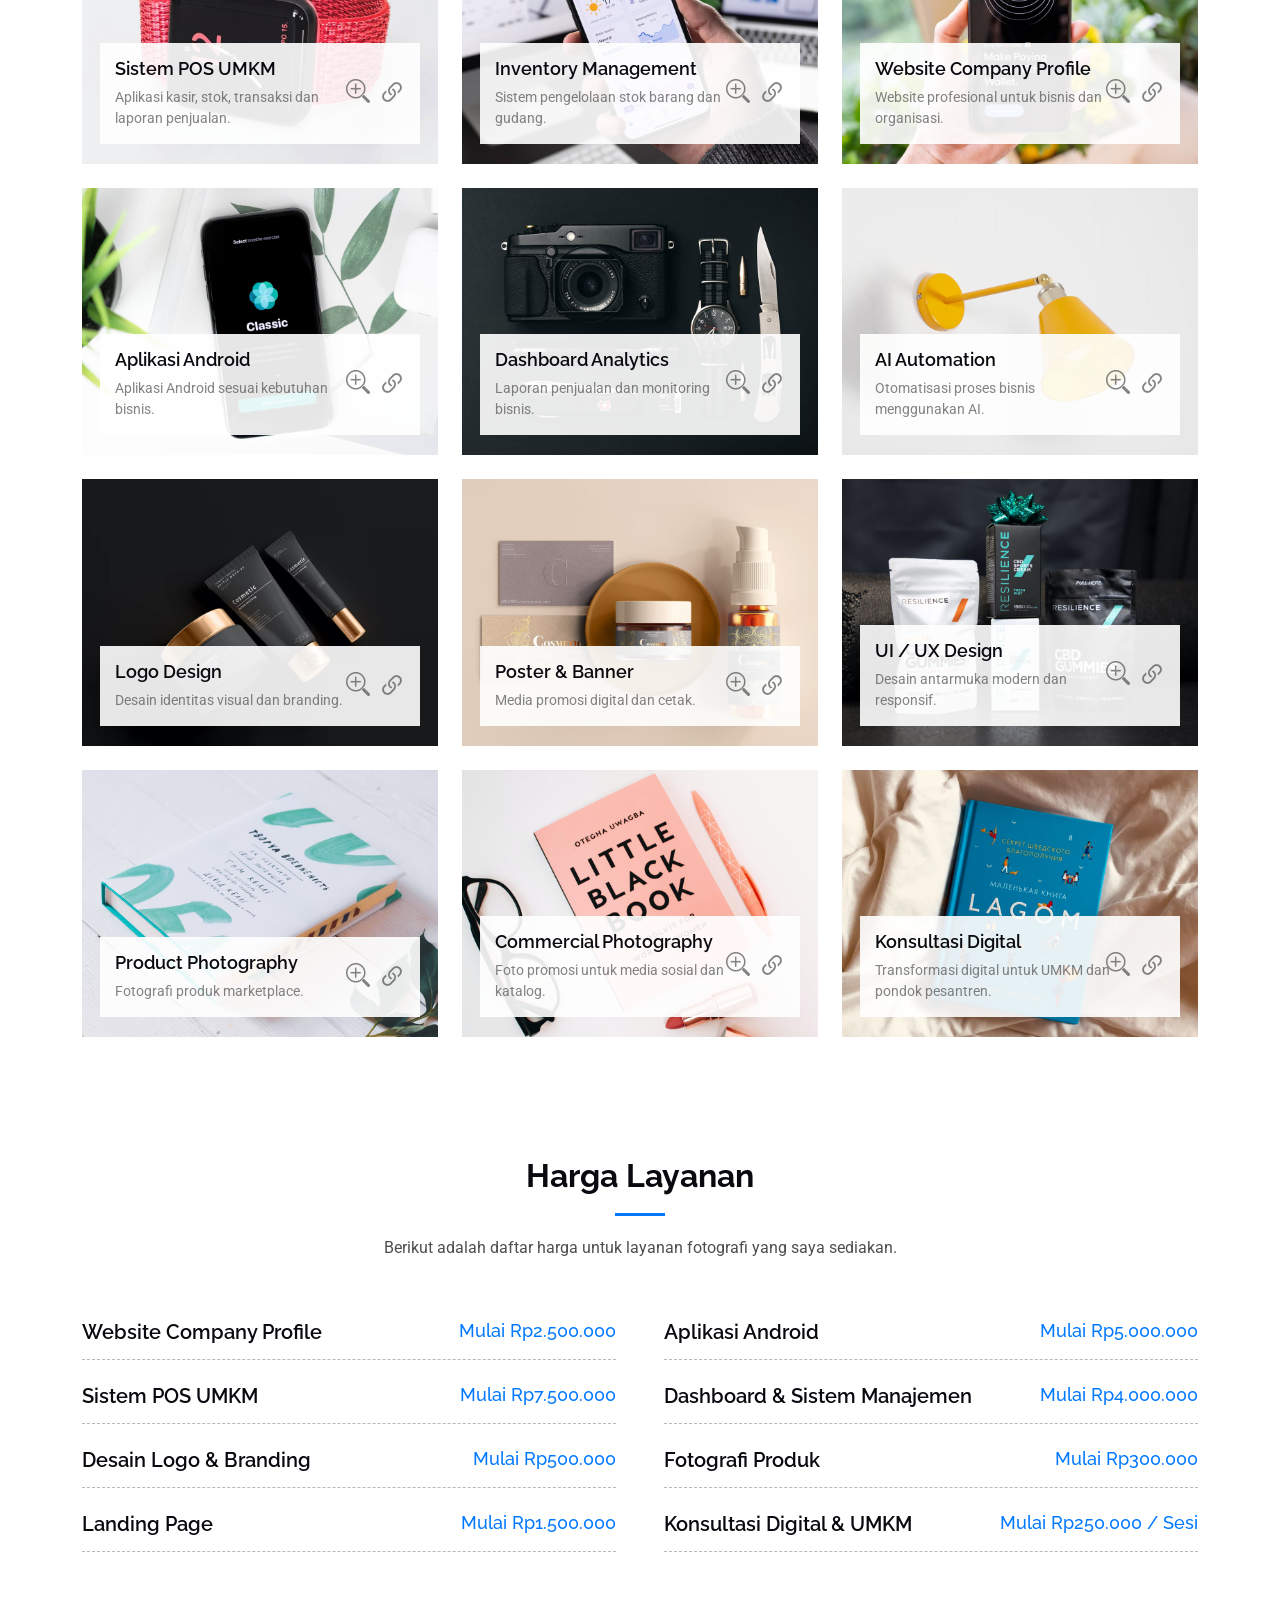
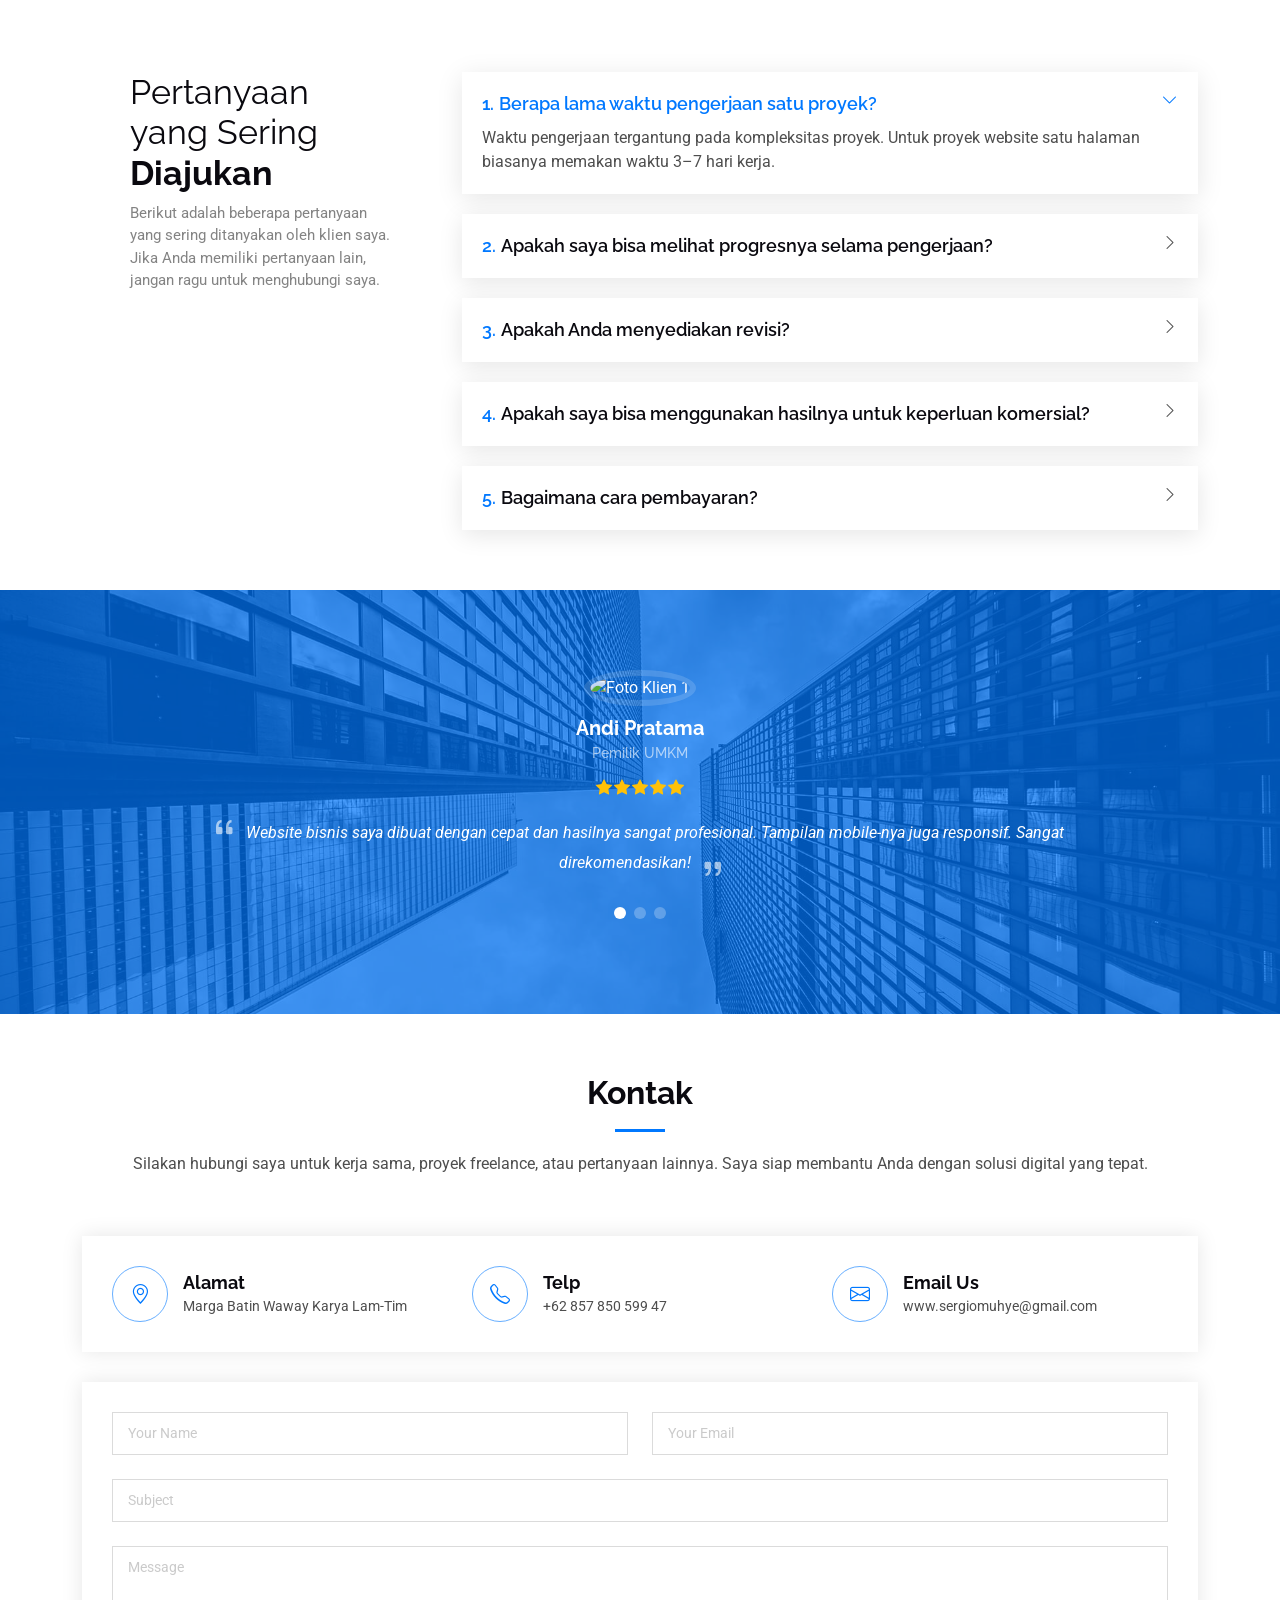
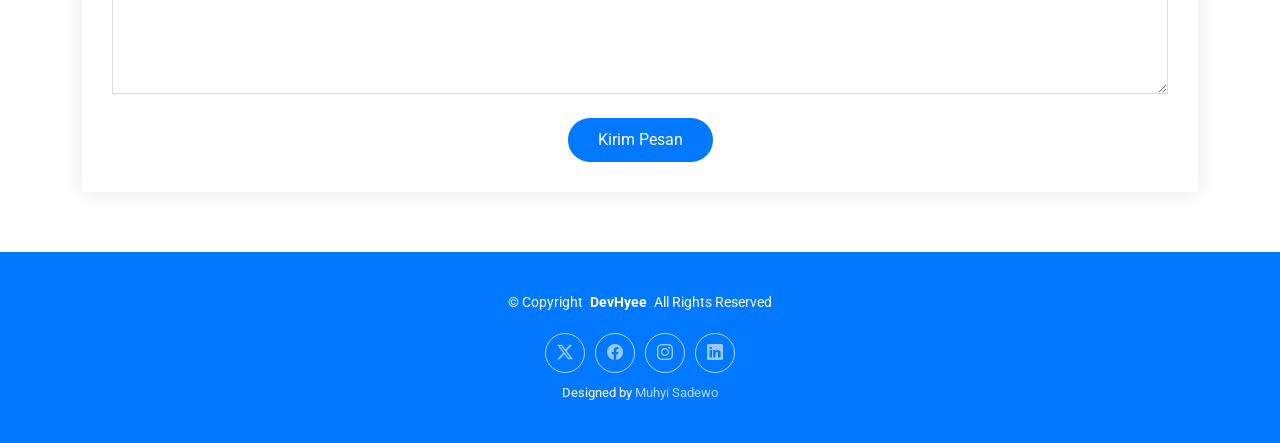
==== commit 505a36ec: "ganti icon" ====
--- a/index.html
+++ b/index.html
@@ -441,183 +441,195 @@
             data-aos="fade-up"
             data-aos-delay="200">
 
-            <!-- 1 -->
+            <!-- 1 - Sistem POS -->
             <div class="col-lg-4 col-md-6 portfolio-item isotope-item filter-system">
-              <img src="assets/img/portfolio/pos.jpg" class="img-fluid" alt="">
+              <img src="assets/img/portfolio/product-1.jpg" class="img-fluid" alt="Sistem POS UMKM">
               <div class="portfolio-info">
                 <h4>Sistem POS UMKM</h4>
                 <p>Aplikasi kasir, stok, transaksi dan laporan penjualan.</p>
-                <a href="assets/img/portfolio/pos.jpg"
+                <a href="assets/img/portfolio/product-1.jpg"
                   class="glightbox preview-link"
                   data-gallery="portfolio-gallery-system"
                   title="Sistem POS UMKM">
                   <i class="bi bi-zoom-in"></i>
                 </a>
-              </div>
-            </div>
-
-            <!-- 2 -->
+                <a href="portfolio-details.html" title="More Details" class="details-link"><i class="bi bi-link-45deg"></i></a>
+              </div>
+            </div>
+
+            <!-- 2 - Inventory -->
             <div class="col-lg-4 col-md-6 portfolio-item isotope-item filter-app">
-              <img src="assets/img/portfolio/inventory.jpg" class="img-fluid" alt="">
+              <img src="assets/img/portfolio/app-1.jpg" class="img-fluid" alt="Inventory Management">
               <div class="portfolio-info">
                 <h4>Inventory Management</h4>
                 <p>Sistem pengelolaan stok barang dan gudang.</p>
-                <a href="assets/img/portfolio/inventory.jpg"
+                <a href="assets/img/portfolio/app-1.jpg"
                   class="glightbox preview-link"
                   data-gallery="portfolio-gallery-app"
                   title="Inventory Management">
                   <i class="bi bi-zoom-in"></i>
                 </a>
-              </div>
-            </div>
-
-            <!-- 3 -->
+                <a href="portfolio-details.html" title="More Details" class="details-link"><i class="bi bi-link-45deg"></i></a>
+              </div>
+            </div>
+
+            <!-- 3 - Company Profile -->
             <div class="col-lg-4 col-md-6 portfolio-item isotope-item filter-app">
-              <img src="assets/img/portfolio/company-profile.jpg" class="img-fluid" alt="">
+              <img src="assets/img/portfolio/app-2.jpg" class="img-fluid" alt="Website Company Profile">
               <div class="portfolio-info">
                 <h4>Website Company Profile</h4>
                 <p>Website profesional untuk bisnis dan organisasi.</p>
-                <a href="assets/img/portfolio/company-profile.jpg"
+                <a href="assets/img/portfolio/app-2.jpg"
                   class="glightbox preview-link"
                   data-gallery="portfolio-gallery-app"
                   title="Website Company Profile">
                   <i class="bi bi-zoom-in"></i>
                 </a>
-              </div>
-            </div>
-
-            <!-- 4 -->
+                <a href="portfolio-details.html" title="More Details" class="details-link"><i class="bi bi-link-45deg"></i></a>
+              </div>
+            </div>
+
+            <!-- 4 - Aplikasi Android -->
             <div class="col-lg-4 col-md-6 portfolio-item isotope-item filter-app">
-              <img src="assets/img/portfolio/android.jpg" class="img-fluid" alt="">
+              <img src="assets/img/portfolio/app-3.jpg" class="img-fluid" alt="Aplikasi Android">
               <div class="portfolio-info">
                 <h4>Aplikasi Android</h4>
                 <p>Aplikasi Android sesuai kebutuhan bisnis.</p>
-                <a href="assets/img/portfolio/android.jpg"
+                <a href="assets/img/portfolio/app-3.jpg"
                   class="glightbox preview-link"
                   data-gallery="portfolio-gallery-app"
                   title="Aplikasi Android">
                   <i class="bi bi-zoom-in"></i>
                 </a>
-              </div>
-            </div>
-
-            <!-- 5 -->
+                <a href="portfolio-details.html" title="More Details" class="details-link"><i class="bi bi-link-45deg"></i></a>
+              </div>
+            </div>
+
+            <!-- 5 - Dashboard -->
             <div class="col-lg-4 col-md-6 portfolio-item isotope-item filter-system">
-              <img src="assets/img/portfolio/dashboard.jpg" class="img-fluid" alt="">
+              <img src="assets/img/portfolio/product-2.jpg" class="img-fluid" alt="Dashboard Analytics">
               <div class="portfolio-info">
                 <h4>Dashboard Analytics</h4>
                 <p>Laporan penjualan dan monitoring bisnis.</p>
-                <a href="assets/img/portfolio/dashboard.jpg"
+                <a href="assets/img/portfolio/product-2.jpg"
                   class="glightbox preview-link"
                   data-gallery="portfolio-gallery-system"
                   title="Dashboard Analytics">
                   <i class="bi bi-zoom-in"></i>
                 </a>
-              </div>
-            </div>
-
-            <!-- 6 -->
+                <a href="portfolio-details.html" title="More Details" class="details-link"><i class="bi bi-link-45deg"></i></a>
+              </div>
+            </div>
+
+            <!-- 6 - AI Automation -->
             <div class="col-lg-4 col-md-6 portfolio-item isotope-item filter-system">
-              <img src="assets/img/portfolio/automation.jpg" class="img-fluid" alt="">
+              <img src="assets/img/portfolio/product-3.jpg" class="img-fluid" alt="AI Automation">
               <div class="portfolio-info">
                 <h4>AI Automation</h4>
                 <p>Otomatisasi proses bisnis menggunakan AI.</p>
-                <a href="assets/img/portfolio/automation.jpg"
+                <a href="assets/img/portfolio/product-3.jpg"
                   class="glightbox preview-link"
                   data-gallery="portfolio-gallery-system"
                   title="AI Automation">
                   <i class="bi bi-zoom-in"></i>
                 </a>
-              </div>
-            </div>
-
-            <!-- 7 -->
+                <a href="portfolio-details.html" title="More Details" class="details-link"><i class="bi bi-link-45deg"></i></a>
+              </div>
+            </div>
+
+            <!-- 7 - Logo Design -->
             <div class="col-lg-4 col-md-6 portfolio-item isotope-item filter-design">
-              <img src="assets/img/portfolio/logo.jpg" class="img-fluid" alt="">
+              <img src="assets/img/portfolio/branding-1.jpg" class="img-fluid" alt="Logo Design">
               <div class="portfolio-info">
                 <h4>Logo Design</h4>
                 <p>Desain identitas visual dan branding.</p>
-                <a href="assets/img/portfolio/logo.jpg"
+                <a href="assets/img/portfolio/branding-1.jpg"
                   class="glightbox preview-link"
                   data-gallery="portfolio-gallery-design"
                   title="Logo Design">
                   <i class="bi bi-zoom-in"></i>
                 </a>
-              </div>
-            </div>
-
-            <!-- 8 -->
+                <a href="portfolio-details.html" title="More Details" class="details-link"><i class="bi bi-link-45deg"></i></a>
+              </div>
+            </div>
+
+            <!-- 8 - Poster -->
             <div class="col-lg-4 col-md-6 portfolio-item isotope-item filter-design">
-              <img src="assets/img/portfolio/poster.jpg" class="img-fluid" alt="">
+              <img src="assets/img/portfolio/branding-2.jpg" class="img-fluid" alt="Poster & Banner">
               <div class="portfolio-info">
                 <h4>Poster & Banner</h4>
                 <p>Media promosi digital dan cetak.</p>
-                <a href="assets/img/portfolio/poster.jpg"
+                <a href="assets/img/portfolio/branding-2.jpg"
                   class="glightbox preview-link"
                   data-gallery="portfolio-gallery-design"
                   title="Poster Design">
                   <i class="bi bi-zoom-in"></i>
                 </a>
-              </div>
-            </div>
-
-            <!-- 9 -->
+                <a href="portfolio-details.html" title="More Details" class="details-link"><i class="bi bi-link-45deg"></i></a>
+              </div>
+            </div>
+
+            <!-- 9 - UI/UX -->
             <div class="col-lg-4 col-md-6 portfolio-item isotope-item filter-design">
-              <img src="assets/img/portfolio/uiux.jpg" class="img-fluid" alt="">
+              <img src="assets/img/portfolio/branding-3.jpg" class="img-fluid" alt="UI / UX Design">
               <div class="portfolio-info">
                 <h4>UI / UX Design</h4>
                 <p>Desain antarmuka modern dan responsif.</p>
-                <a href="assets/img/portfolio/uiux.jpg"
+                <a href="assets/img/portfolio/branding-3.jpg"
                   class="glightbox preview-link"
                   data-gallery="portfolio-gallery-design"
                   title="UI UX Design">
                   <i class="bi bi-zoom-in"></i>
                 </a>
-              </div>
-            </div>
-
-            <!-- 10 -->
+                <a href="portfolio-details.html" title="More Details" class="details-link"><i class="bi bi-link-45deg"></i></a>
+              </div>
+            </div>
+
+            <!-- 10 - Product Photography -->
             <div class="col-lg-4 col-md-6 portfolio-item isotope-item filter-photo">
-              <img src="assets/img/portfolio/photo1.jpg" class="img-fluid" alt="">
+              <img src="assets/img/portfolio/books-1.jpg" class="img-fluid" alt="Product Photography">
               <div class="portfolio-info">
                 <h4>Product Photography</h4>
                 <p>Fotografi produk marketplace.</p>
-                <a href="assets/img/portfolio/photo1.jpg"
+                <a href="assets/img/portfolio/books-1.jpg"
                   class="glightbox preview-link"
                   data-gallery="portfolio-gallery-photo"
                   title="Product Photography">
                   <i class="bi bi-zoom-in"></i>
                 </a>
-              </div>
-            </div>
-
-            <!-- 11 -->
+                <a href="portfolio-details.html" title="More Details" class="details-link"><i class="bi bi-link-45deg"></i></a>
+              </div>
+            </div>
+
+            <!-- 11 - Commercial Photography -->
             <div class="col-lg-4 col-md-6 portfolio-item isotope-item filter-photo">
-              <img src="assets/img/portfolio/photo2.jpg" class="img-fluid" alt="">
+              <img src="assets/img/portfolio/books-2.jpg" class="img-fluid" alt="Commercial Photography">
               <div class="portfolio-info">
                 <h4>Commercial Photography</h4>
                 <p>Foto promosi untuk media sosial dan katalog.</p>
-                <a href="assets/img/portfolio/photo2.jpg"
+                <a href="assets/img/portfolio/books-2.jpg"
                   class="glightbox preview-link"
                   data-gallery="portfolio-gallery-photo"
                   title="Commercial Photography">
                   <i class="bi bi-zoom-in"></i>
                 </a>
-              </div>
-            </div>
-
-            <!-- 12 -->
+                <a href="portfolio-details.html" title="More Details" class="details-link"><i class="bi bi-link-45deg"></i></a>
+              </div>
+            </div>
+
+            <!-- 12 - Konsultasi Digital -->
             <div class="col-lg-4 col-md-6 portfolio-item isotope-item filter-system">
-              <img src="assets/img/portfolio/consulting.jpg" class="img-fluid" alt="">
+              <img src="assets/img/portfolio/books-3.jpg" class="img-fluid" alt="Konsultasi Digital">
               <div class="portfolio-info">
                 <h4>Konsultasi Digital</h4>
                 <p>Transformasi digital untuk UMKM dan pondok pesantren.</p>
-                <a href="assets/img/portfolio/consulting.jpg"
+                <a href="assets/img/portfolio/books-3.jpg"
                   class="glightbox preview-link"
                   data-gallery="portfolio-gallery-system"
                   title="Konsultasi Digital">
                   <i class="bi bi-zoom-in"></i>
                 </a>
+                <a href="portfolio-details.html" title="More Details" class="details-link"><i class="bi bi-link-45deg"></i></a>
               </div>
             </div>
 
@@ -644,45 +656,59 @@
 
           <div class="col-lg-6">
             <div class="pricing-item d-flex justify-content-between">
-              <h3>Fotografi Potret</h3>
-              <h4>Rp2.500.000</h4>
-            </div>
-          </div><!-- Akhir Item Harga -->
+              <h3>Website Company Profile</h3>
+              <h4>Mulai Rp2.500.000</h4>
+            </div>
+          </div><!-- End Pricing Item -->
 
           <div class="col-lg-6">
             <div class="pricing-item d-flex justify-content-between">
-              <h3>Fotografi Fashion</h3>
-              <h4>Rp4.700.000</h4>
-            </div>
-          </div><!-- Akhir Item Harga -->
+              <h3>Aplikasi Android</h3>
+              <h4>Mulai Rp5.000.000</h4>
+            </div>
+          </div><!-- End Pricing Item -->
 
           <div class="col-lg-6">
             <div class="pricing-item d-flex justify-content-between">
-              <h3>Fotografi Olahraga</h3>
-              <h4>Rp3.100.000</h4>
-            </div>
-          </div><!-- Akhir Item Harga -->
+              <h3>Sistem POS UMKM</h3>
+              <h4>Mulai Rp7.500.000</h4>
+            </div>
+          </div><!-- End Pricing Item -->
 
           <div class="col-lg-6">
             <div class="pricing-item d-flex justify-content-between">
-              <h3>Fotografi Still Life</h3>
-              <h4>Rp1.900.000</h4>
-            </div>
-          </div><!-- Akhir Item Harga -->
+              <h3>Dashboard & Sistem Manajemen</h3>
+              <h4>Mulai Rp4.000.000</h4>
+            </div>
+          </div><!-- End Pricing Item -->
 
           <div class="col-lg-6">
             <div class="pricing-item d-flex justify-content-between">
-              <h3>Fotografi Pernikahan</h3>
-              <h4>Rp7.900.000</h4>
-            </div>
-          </div><!-- Akhir Item Harga -->
+              <h3>Desain Logo & Branding</h3>
+              <h4>Mulai Rp500.000</h4>
+            </div>
+          </div><!-- End Pricing Item -->
 
           <div class="col-lg-6">
             <div class="pricing-item d-flex justify-content-between">
-              <h3>Foto Jurnalistik</h3>
-              <h4>Rp3.100.000</h4>
-            </div>
-          </div><!-- Akhir Item Harga -->
+              <h3>Fotografi Produk</h3>
+              <h4>Mulai Rp300.000</h4>
+            </div>
+          </div><!-- End Pricing Item -->
+
+          <div class="col-lg-6">
+            <div class="pricing-item d-flex justify-content-between">
+              <h3>Landing Page</h3>
+              <h4>Mulai Rp1.500.000</h4>
+            </div>
+          </div><!-- End Pricing Item -->
+
+          <div class="col-lg-6">
+            <div class="pricing-item d-flex justify-content-between">
+              <h3>Konsultasi Digital & UMKM</h3>
+              <h4>Mulai Rp250.000 / Sesi</h4>
+            </div>
+          </div><!-- End Pricing Item -->
 
         </div>
 
--- a/assets/css/main.css
+++ b/assets/css/main.css
@@ -1008,11 +1008,11 @@
 }
 
 .portfolio .portfolio-item .portfolio-info {
-  opacity: 0;
+  opacity: 1;
   position: absolute;
   left: 30px;
   right: 30px;
-  bottom: 0;
+  bottom: 20px;
   z-index: 3;
   transition: all ease-in-out 0.3s;
   background: color-mix(in srgb, var(--background-color), transparent 10%);
@@ -1056,6 +1056,7 @@
 .portfolio .portfolio-item:hover .portfolio-info {
   opacity: 1;
   bottom: 20px;
+  background: color-mix(in srgb, var(--background-color), transparent 0%);
 }
 
 /*--------------------------------------------------------------
